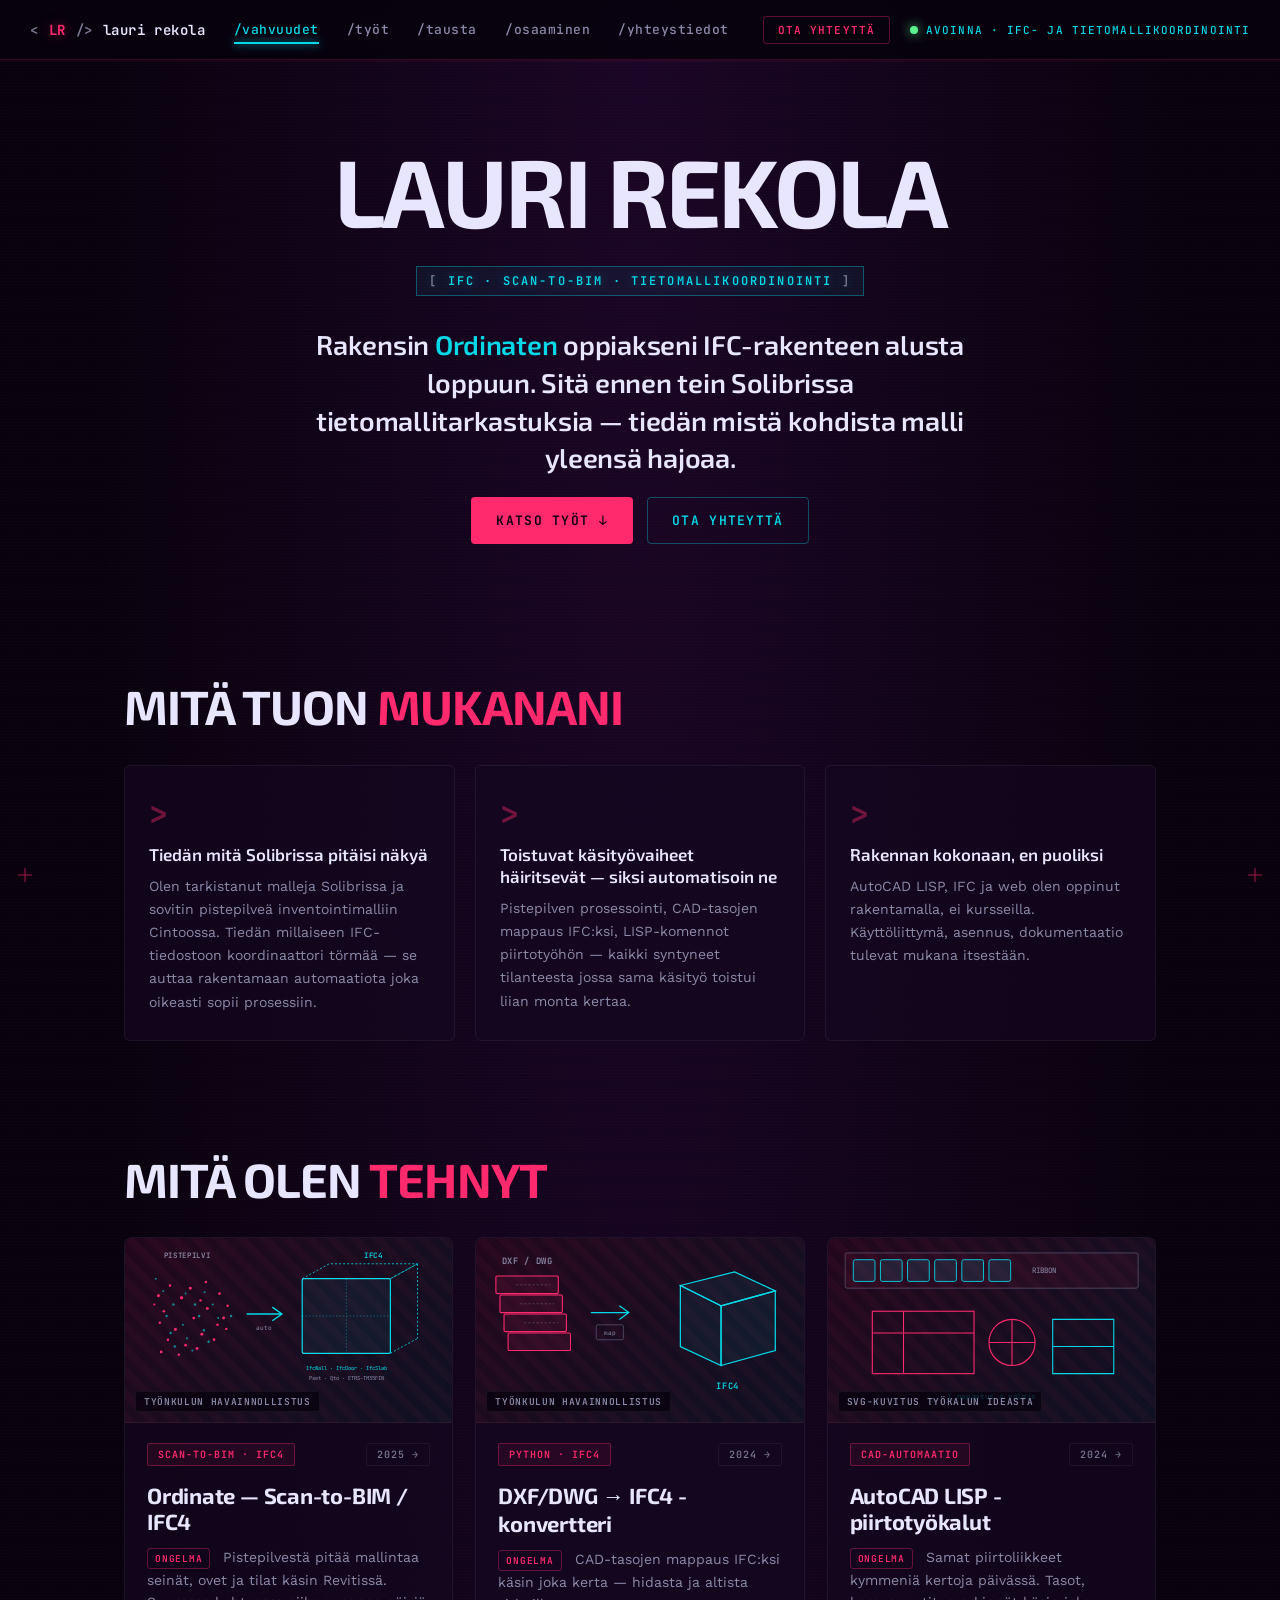
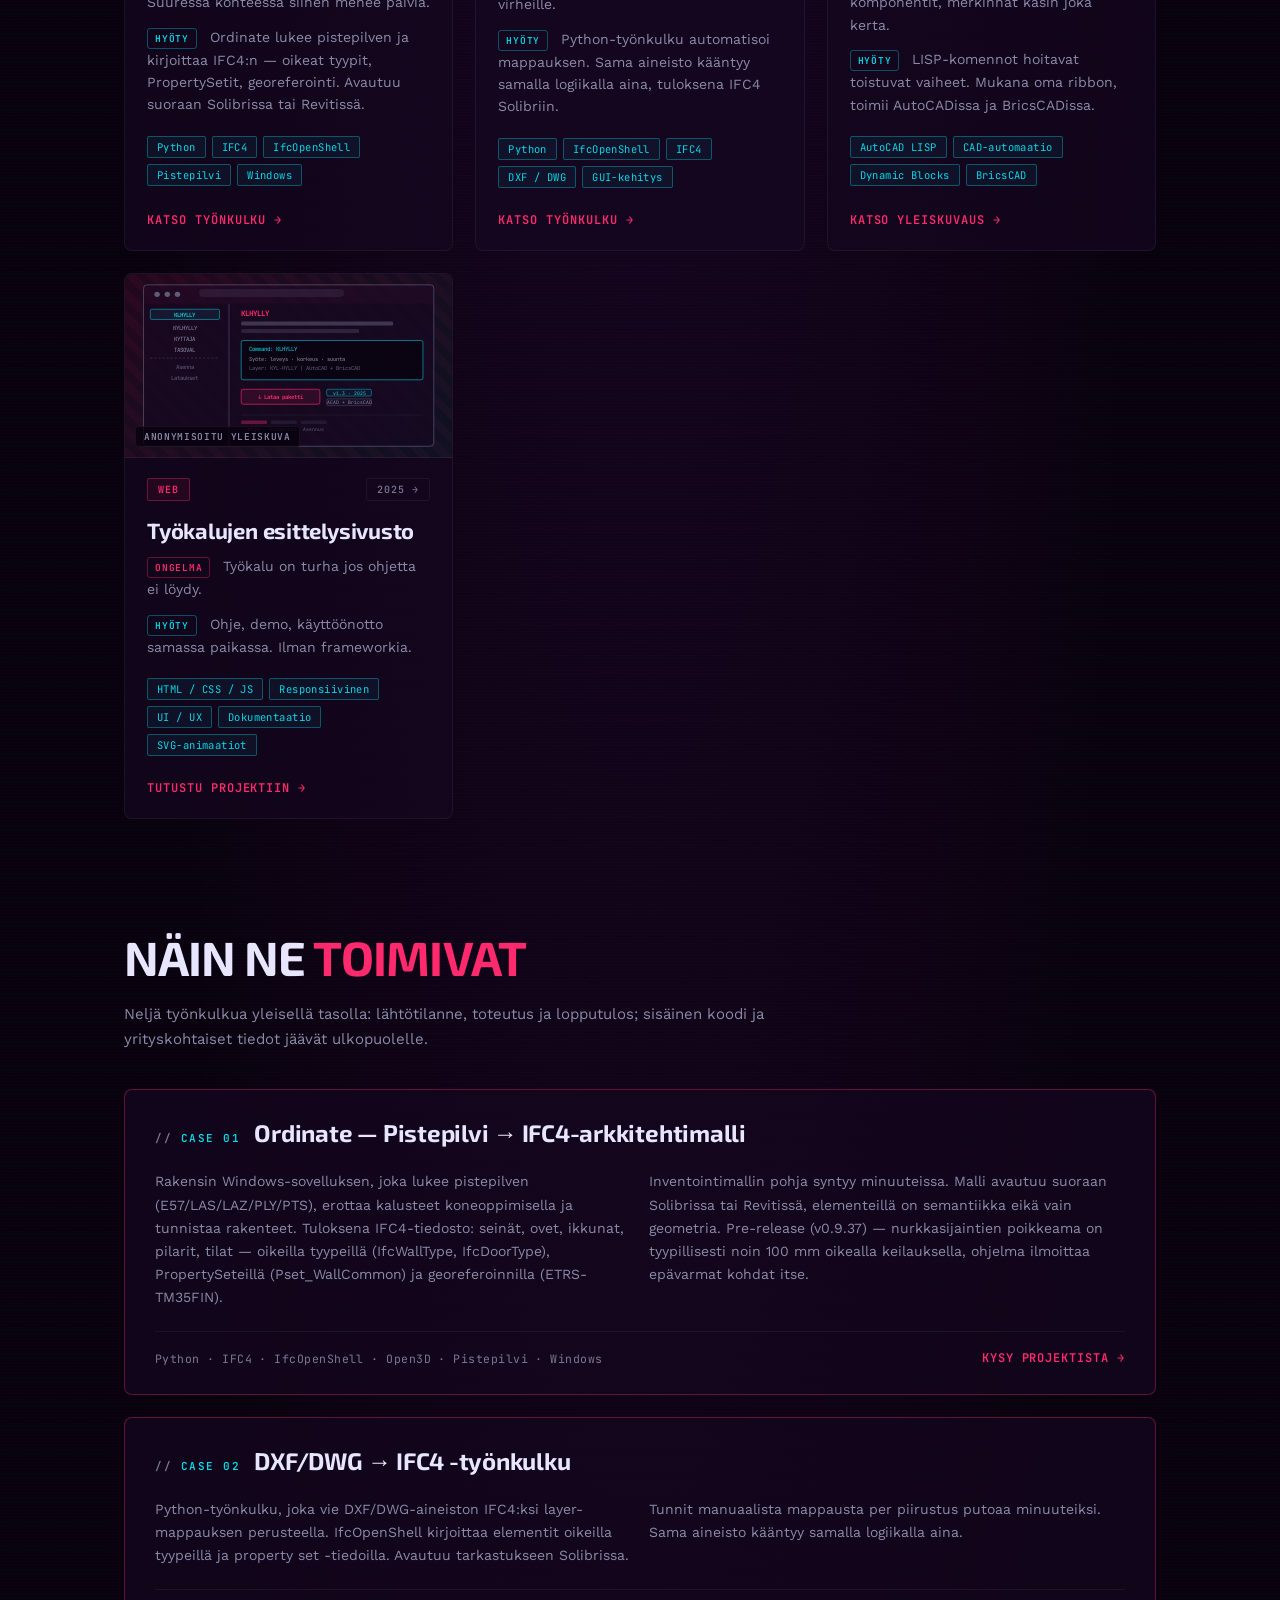
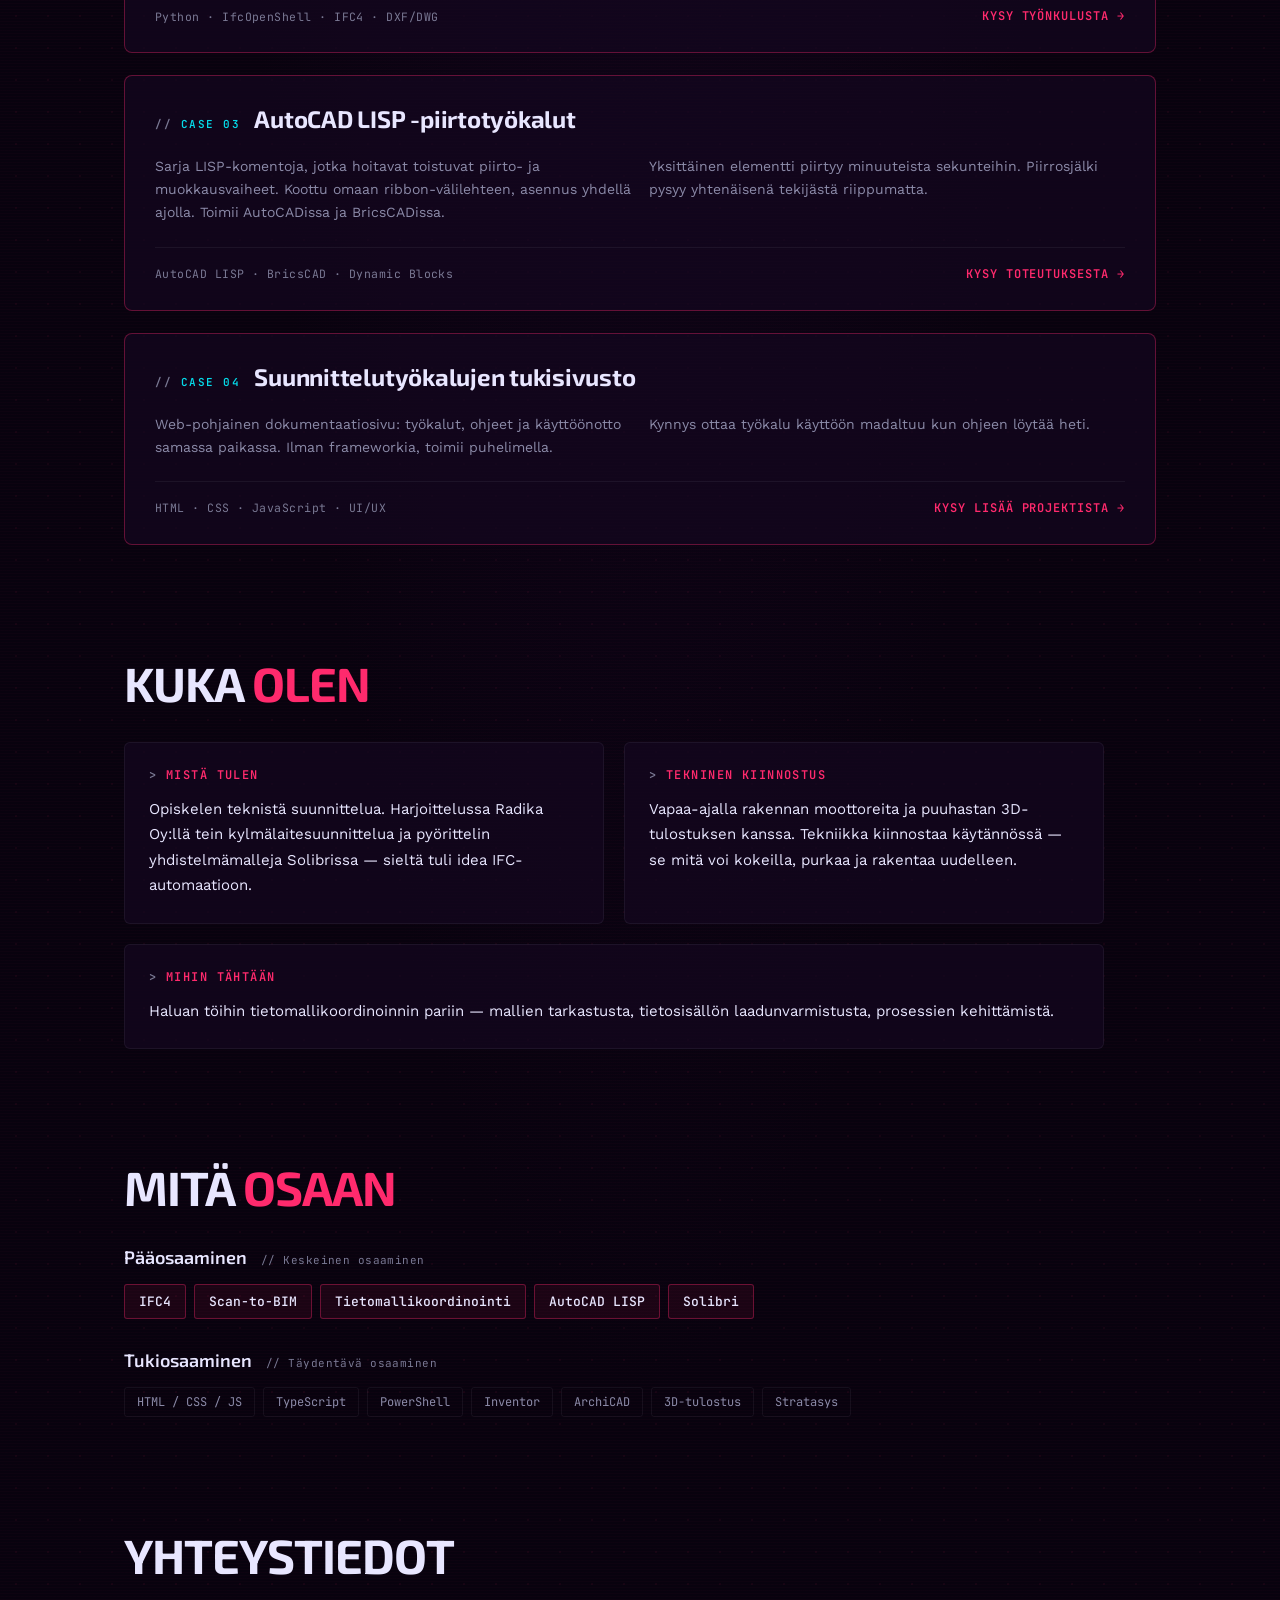
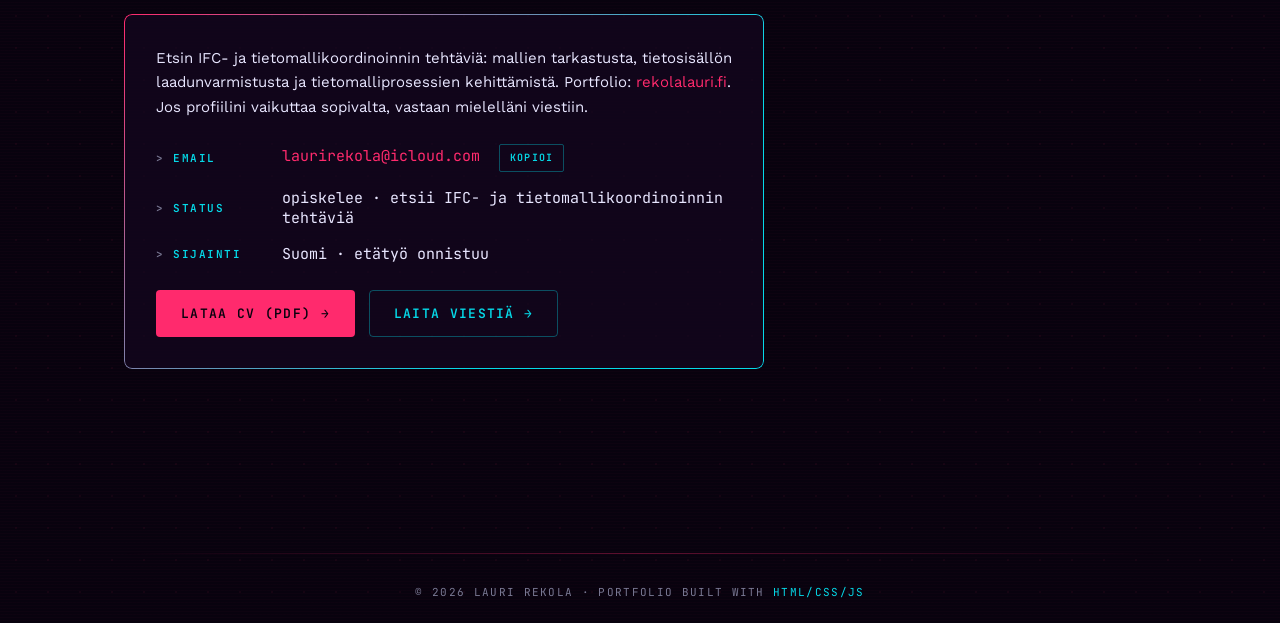
==== index.html @ 291d222a "portfolio: lyhennä mihin tähtään, poista irrallinen credential Co-Authored-By: Claude Sonnet 4.6 <no" ====
<!DOCTYPE html>
<html lang="fi">
<head>
<meta charset="UTF-8">
<meta name="viewport" content="width=device-width, initial-scale=1">
<meta name="theme-color" content="#08020e">
<meta name="description" content="Lauri Rekola: IFC-koordinointi, Scan-to-BIM ja tietomallikoordinointi. Rakensin Ordinaten oppiakseni IFC-rakenteen alusta loppuun. Python, IfcOpenShell, AutoCAD LISP.">
<meta name="author" content="Lauri Rekola">

<meta property="og:title" content="Lauri Rekola · IFC-automaatio & Scan-to-BIM">
<meta property="og:description" content="Tietomallintaminen siitä kohdasta, jossa malli kohtaa rakennusprosessin. Rakensin Ordinaten oppiakseni IFC-rakenteen alusta loppuun. Python · IfcOpenShell · Tietomallikoordinointi.">
<meta property="og:type" content="website">
<meta property="og:url" content="https://rekolalauri.fi/">
<meta property="og:image" content="https://rekolalauri.fi/assets/og-image.png">
<meta property="og:image:width" content="1200">
<meta property="og:image:height" content="630">
<meta property="og:image:alt" content="Lauri Rekola: IFC-automaatio ja Scan-to-BIM">

<meta name="twitter:card" content="summary_large_image">
<meta name="twitter:title" content="Lauri Rekola · IFC-automaatio & Scan-to-BIM">
<meta name="twitter:description" content="Tietomallintaminen siitä kohdasta, jossa malli kohtaa rakennusprosessin. Rakensin Ordinaten oppiakseni IFC-rakenteen alusta loppuun. Python · IfcOpenShell · Tietomallikoordinointi.">
<meta name="twitter:image" content="https://rekolalauri.fi/assets/og-image.png">

<title>Lauri Rekola · IFC-automaatio & Scan-to-BIM</title>

<link rel="icon" type="image/svg+xml" href="favicon.svg">
<link rel="apple-touch-icon" href="apple-touch-icon.png">
<link rel="preconnect" href="https://fonts.googleapis.com">
<link rel="preconnect" href="https://fonts.gstatic.com" crossorigin>
<link href="https://fonts.googleapis.com/css2?family=Exo+2:wght@400;500;600;700&family=Work+Sans:wght@400;500;600;700&family=JetBrains+Mono:wght@400;500;600;700&display=swap" rel="stylesheet">
<link rel="stylesheet" href="style.css?v=21">

<script type="application/ld+json">
{
  "@context": "https://schema.org",
  "@graph": [
    {
      "@type": "Person",
      "@id": "https://rekolalauri.fi/#lauri",
      "name": "Lauri Rekola",
      "jobTitle": "Teknisen suunnittelun opiskelija",
      "email": "mailto:laurirekola@icloud.com",
      "url": "https://rekolalauri.fi/",
      "seeks": "IFC- ja tietomallikoordinoinnin tehtävät",
      "knowsAbout": [
        "Tekninen suunnittelu",
        "CAD-automaatio",
        "BIM",
        "IFC4",
        "Tietomallikoordinointi",
        "AutoCAD",
        "AutoCAD LISP",
        "Python"
      ]
    },
    {
      "@type": "WebSite",
      "url": "https://rekolalauri.fi/",
      "name": "Lauri Rekola",
      "inLanguage": "fi",
      "author": { "@id": "https://rekolalauri.fi/#lauri" }
    }
  ]
}
</script>
</head>
<body>

<a href="#main-content" class="skip-link">Siirry pääsisältöön</a>
<nav class="topnav" aria-label="Päänavigaatio">
  <a class="brand" href="#top">
    <span class="brand-bracket">&lt;</span><span class="brand-icon">LR</span><span class="brand-bracket">/&gt;</span>
    <span class="brand-text">lauri rekola</span>
  </a>
  <div class="topnav-links">
    <a href="#vahvuudet">/vahvuudet</a>
    <a href="#tyot">/työt</a>
    <a href="#tausta">/tausta</a>
    <a href="#osaaminen">/osaaminen</a>
    <a href="#yhteys">/yhteystiedot</a>
  </div>
  <div class="topnav-right">
    <a class="nav-cta" href="#yhteys">Ota yhteyttä</a>
    <span class="availability">
      <span class="availability-dot" aria-hidden="true"></span>
      avoinna · IFC- ja tietomallikoordinointi
    </span>
  </div>
  <span class="mobile-section" aria-hidden="true"></span>
  <button class="nav-hamburger" aria-label="Avaa navigaatio" aria-expanded="false" aria-controls="mobile-nav">
    <span></span>
    <span></span>
    <span></span>
  </button>
</nav>

<div class="mobile-nav" id="mobile-nav" role="navigation" aria-label="Mobiilinavigaatio" aria-hidden="true">
  <a href="#vahvuudet">/vahvuudet</a>
  <a href="#tyot">/työt</a>
  <a href="#tausta">/tausta</a>
  <a href="#osaaminen">/osaaminen</a>
  <a href="#yhteys">/yhteys</a>
  <a class="nav-cta" href="#yhteys">Ota yhteyttä</a>
</div>

<div class="scroll-progress"><div class="scroll-progress__fill"></div></div>

<span class="crosshair bl"></span>
<span class="crosshair br"></span>

<div class="toast-host" aria-live="polite" aria-atomic="true"></div>

<main class="container" id="main-content">

  <header class="hero" id="top">
    <h1 data-text="Lauri Rekola" aria-label="Lauri Rekola">Lauri Rekola</h1>
    <div class="hero-kicker">IFC · Scan-to-BIM · Tietomallikoordinointi</div>
    <p class="hero-pitch">
      Rakensin <span class="accent">Ordinaten</span> oppiakseni IFC-rakenteen alusta loppuun.
      Sitä ennen tein Solibrissa tietomallitarkastuksia — tiedän mistä kohdista malli yleensä hajoaa.
    </p>
    <div class="hero-cta">
      <a class="btn btn-primary" href="#tyot">Katso työt ↓</a>
      <a class="btn btn-secondary" href="#yhteys">Ota yhteyttä</a>
    </div>
  </header>

  <!-- ============================================================
       VAHVUUDET — mitä tuon työnantajalle
       ============================================================ -->
  <section class="section" id="vahvuudet">
    <h2>Mitä tuon <span class="accent">mukanani</span></h2>
    <div class="value-grid">
      <div class="value-card reveal">
        <span class="value-num">&gt;</span>
        <h3>Tiedän mitä Solibrissa pitäisi näkyä</h3>
        <p>
          Olen tarkistanut malleja Solibrissa ja sovitin pistepilveä
          inventointimalliin Cintoossa. Tiedän millaiseen IFC-tiedostoon
          koordinaattori törmää — se auttaa rakentamaan automaatiota
          joka oikeasti sopii prosessiin.
        </p>
      </div>
      <div class="value-card reveal">
        <span class="value-num">&gt;</span>
        <h3>Toistuvat käsityövaiheet häiritsevät — siksi automatisoin ne</h3>
        <p>
          Pistepilven prosessointi, CAD-tasojen mappaus IFC:ksi,
          LISP-komennot piirtotyöhön — kaikki syntyneet tilanteesta
          jossa sama käsityö toistui liian monta kertaa.
        </p>
      </div>
      <div class="value-card reveal">
        <span class="value-num">&gt;</span>
        <h3>Rakennan kokonaan, en puoliksi</h3>
        <p>
          AutoCAD LISP, IFC ja web olen oppinut rakentamalla, ei kursseilla.
          Käyttöliittymä, asennus, dokumentaatio tulevat mukana itsestään.
        </p>
      </div>
    </div>
  </section>

  <!-- ============================================================
       TYÖT
       ============================================================ -->
  <section class="section" id="tyot">
    <h2>Mitä olen <span class="accent">tehnyt</span></h2>
    <div class="projects-grid">

      <!-- Ordinate — ENSIMMÄINEN -->
      <article class="project-card reveal">
        <div class="project-thumb">
          <div class="project-mock">
            <svg viewBox="0 0 480 270" xmlns="http://www.w3.org/2000/svg" role="img" aria-label="Kuvitus: hajanainen pistepilvi muuttuu puhtaaksi IFC4-rakennusmalliksi">
              <text x="90" y="30" font-family="JetBrains Mono, monospace" font-size="11" font-weight="600" fill="#8b8aa8" text-anchor="middle" letter-spacing="1">PISTEPILVI</text>
              <g fill="#ff2a6d">
                <circle cx="48" cy="85" r="2.2"/><circle cx="65" cy="70" r="1.8"/><circle cx="82" cy="88" r="2.5"/>
                <circle cx="56" cy="108" r="2"/><circle cx="95" cy="74" r="2.2"/><circle cx="110" cy="92" r="1.8"/>
                <circle cx="50" cy="125" r="1.8"/><circle cx="73" cy="135" r="2.2"/><circle cx="100" cy="118" r="2"/>
                <circle cx="120" cy="104" r="2.2"/><circle cx="62" cy="150" r="1.8"/><circle cx="88" cy="158" r="2"/>
                <circle cx="112" cy="142" r="2.2"/><circle cx="135" cy="128" r="1.8"/><circle cx="52" cy="168" r="2"/>
                <circle cx="78" cy="172" r="1.8"/><circle cx="105" cy="163" r="2.2"/><circle cx="130" cy="150" r="2"/>
                <circle cx="148" cy="134" r="1.8"/><circle cx="42" cy="98" r="1.5"/><circle cx="118" cy="65" r="1.8"/>
                <circle cx="138" cy="82" r="2"/><circle cx="150" cy="100" r="1.8"/><circle cx="144" cy="118" r="2.2"/>
              </g>
              <g fill="#05d9e8" opacity="0.6">
                <circle cx="55" cy="78" r="1.5"/><circle cx="70" cy="98" r="1.8"/><circle cx="88" cy="82" r="1.5"/>
                <circle cx="102" cy="98" r="1.8"/><circle cx="116" cy="80" r="1.5"/><circle cx="60" cy="115" r="1.8"/>
                <circle cx="84" cy="128" r="1.5"/><circle cx="108" cy="115" r="1.8"/><circle cx="128" cy="98" r="1.5"/>
                <circle cx="66" cy="140" r="1.8"/><circle cx="90" cy="148" r="1.5"/><circle cx="115" cy="136" r="1.8"/>
                <circle cx="136" cy="118" r="1.5"/><circle cx="72" cy="160" r="1.8"/><circle cx="98" cy="166" r="1.5"/>
                <circle cx="122" cy="153" r="1.8"/><circle cx="44" cy="60" r="1.5"/><circle cx="155" cy="115" r="1.8"/>
              </g>
              <g stroke="#05d9e8" stroke-width="2" fill="none">
                <path d="M 178 112 L 230 112 M 216 102 L 230 112 L 216 122"/>
              </g>
              <text x="204" y="136" font-family="JetBrains Mono, monospace" font-size="9" fill="#8b8aa8" text-anchor="middle">auto</text>
              <text x="365" y="30" font-family="JetBrains Mono, monospace" font-size="11" font-weight="600" fill="#05d9e8" text-anchor="middle" letter-spacing="1">IFC4</text>
              <g stroke="#05d9e8" stroke-width="1.8" fill="rgba(5,217,232,0.06)">
                <rect x="260" y="60" width="130" height="110" rx="2"/>
              </g>
              <g stroke="#05d9e8" stroke-width="1.2" stroke-dasharray="3 3" fill="none">
                <path d="M 260 60 L 300 38 L 430 38 L 390 60"/>
                <line x1="390" y1="60" x2="430" y2="38"/>
                <line x1="430" y1="38" x2="430" y2="148"/>
                <line x1="390" y1="170" x2="430" y2="148"/>
              </g>
              <g stroke="#05d9e8" stroke-width="1" stroke-dasharray="2 3" opacity="0.6">
                <line x1="260" y1="115" x2="390" y2="115"/>
                <line x1="325" y1="60" x2="325" y2="170"/>
              </g>
              <text x="325" y="195" font-family="JetBrains Mono, monospace" font-size="8" fill="#05d9e8" text-anchor="middle">IfcWall · IfcDoor · IfcSlab</text>
              <text x="325" y="210" font-family="JetBrains Mono, monospace" font-size="8" fill="#8b8aa8" text-anchor="middle">Pset · Qto · ETRS-TM35FIN</text>
            </svg>
          </div>
          <span class="project-caption">Työnkulun havainnollistus</span>
        </div>
        <div class="project-body">
          <div class="project-meta">
            <span class="status-badge">SCAN-TO-BIM · IFC4</span>
            <span class="year-badge">2025 →</span>
          </div>
          <h3>Ordinate — Scan-to-BIM / IFC4</h3>
          <p class="case-line"><span class="case-tag">Ongelma</span> Pistepilvestä pitää mallintaa seinät, ovet ja tilat käsin Revitissä. Suuressa kohteessa siihen menee päiviä.</p>
          <p class="case-line"><span class="case-tag case-tag--hyoty">Hyöty</span> Ordinate lukee pistepilven ja kirjoittaa IFC4:n — oikeat tyypit, PropertySetit, georeferointi. Avautuu suoraan Solibrissa tai Revitissä.</p>
          <div class="tech-chips">
            <span class="chip">Python</span>
            <span class="chip">IFC4</span>
            <span class="chip">IfcOpenShell</span>
            <span class="chip">Pistepilvi</span>
            <span class="chip">Windows</span>
          </div>
          <div class="project-links">
            <a href="#ordinate-case">Katso työnkulku →</a>
          </div>
        </div>
      </article>

      <!-- dxf2ifc -->
      <article class="project-card reveal">
        <div class="project-thumb">
          <div class="project-mock">
            <svg viewBox="0 0 480 270" xmlns="http://www.w3.org/2000/svg" role="img" aria-label="Kuvitus: DXF/DWG-aineisto muunnetaan IFC4-koordinaatiomalliksi">
              <g font-family="JetBrains Mono, monospace" font-size="13" font-weight="600">
                <text x="74" y="38" fill="#8b8aa8" text-anchor="middle" letter-spacing="1">DXF / DWG</text>
              </g>
              <g stroke="#ff2a6d" fill="rgba(255,42,109,0.08)" stroke-width="1.6">
                <rect x="28" y="56" width="92" height="26" rx="2"/>
                <rect x="34" y="84" width="92" height="26" rx="2"/>
                <rect x="40" y="112" width="92" height="26" rx="2"/>
                <rect x="46" y="140" width="92" height="26" rx="2"/>
              </g>
              <g stroke="#5e5d78" stroke-width="1" stroke-dasharray="3 3">
                <line x1="58" y1="69" x2="108" y2="69"/>
                <line x1="64" y1="97" x2="114" y2="97"/>
                <line x1="70" y1="125" x2="120" y2="125"/>
              </g>
              <g stroke="#05d9e8" stroke-width="1.8" fill="none">
                <path d="M 168 110 L 224 110 M 210 100 L 224 110 L 210 120"/>
              </g>
              <rect x="176" y="128" width="40" height="22" rx="2" fill="none" stroke="#5e5d78" stroke-width="1"/>
              <text x="196" y="143" font-family="JetBrains Mono, monospace" font-size="9" fill="#8b8aa8" text-anchor="middle">map</text>
              <g stroke="#05d9e8" stroke-width="1.8" fill="rgba(5,217,232,0.06)">
                <path d="M 300 70 L 380 50 L 440 78 L 360 100 Z"/>
                <path d="M 300 70 L 300 160 L 360 188 L 360 100 Z"/>
                <path d="M 360 100 L 440 78 L 440 166 L 360 188 Z"/>
              </g>
              <g font-family="JetBrains Mono, monospace" font-size="13" font-weight="600">
                <text x="370" y="222" fill="#05d9e8" text-anchor="middle" letter-spacing="1">IFC4</text>
              </g>
            </svg>
          </div>
          <span class="project-caption">Työnkulun havainnollistus</span>
        </div>
        <div class="project-body">
          <div class="project-meta">
            <span class="status-badge">PYTHON · IFC4</span>
            <span class="year-badge">2024 →</span>
          </div>
          <h3>DXF/DWG → IFC4 -konvertteri</h3>
          <p class="case-line"><span class="case-tag">Ongelma</span> CAD-tasojen mappaus IFC:ksi käsin joka kerta — hidasta ja altista virheille.</p>
          <p class="case-line"><span class="case-tag case-tag--hyoty">Hyöty</span> Python-työnkulku automatisoi mappauksen. Sama aineisto kääntyy samalla logiikalla aina, tuloksena IFC4 Solibriin.</p>
          <div class="tech-chips">
            <span class="chip">Python</span>
            <span class="chip">IfcOpenShell</span>
            <span class="chip">IFC4</span>
            <span class="chip">DXF / DWG</span>
            <span class="chip">GUI-kehitys</span>
          </div>
          <div class="project-links">
            <a href="#dxf2ifc-case">Katso työnkulku →</a>
          </div>
        </div>
      </article>

      <!-- AutoCAD LISP -työkalut -->
      <article class="project-card reveal">
        <div class="project-thumb">
          <div class="project-mock">
            <svg viewBox="0 0 480 270" xmlns="http://www.w3.org/2000/svg" role="img" aria-label="Kuvitus: automatisoitu piirtokomento ja oma ribbon-välilehti">
              <rect x="24" y="22" width="432" height="52" rx="3" fill="rgba(255,42,109,0.05)" stroke="#5e5d78" stroke-width="1"/>
              <g fill="rgba(5,217,232,0.1)" stroke="#05d9e8" stroke-width="1.3">
                <rect x="36" y="32" width="32" height="32" rx="3"/>
                <rect x="76" y="32" width="32" height="32" rx="3"/>
                <rect x="116" y="32" width="32" height="32" rx="3"/>
                <rect x="156" y="32" width="32" height="32" rx="3"/>
                <rect x="196" y="32" width="32" height="32" rx="3"/>
                <rect x="236" y="32" width="32" height="32" rx="3"/>
              </g>
              <text x="300" y="52" font-family="JetBrains Mono, monospace" font-size="11" fill="#8b8aa8">RIBBON</text>
              <g stroke="#ff2a6d" stroke-width="1.6" fill="none">
                <rect x="64" y="108" width="150" height="92"/>
                <line x1="64" y1="140" x2="214" y2="140"/>
                <line x1="110" y1="108" x2="110" y2="200"/>
                <circle cx="270" cy="154" r="34"/>
                <line x1="236" y1="154" x2="304" y2="154"/>
                <line x1="270" y1="120" x2="270" y2="188"/>
              </g>
              <g stroke="#05d9e8" stroke-width="1.6" fill="none">
                <path d="M 330 120 L 420 120 L 420 200 L 330 200 Z"/>
                <path d="M 330 160 L 420 160"/>
              </g>
              <g font-family="JetBrains Mono, monospace" font-size="11" font-weight="600">
                <text x="240" y="238" fill="#05d9e8" text-anchor="middle" letter-spacing="1">1 napautus = valmis</text>
              </g>
            </svg>
          </div>
          <span class="project-caption">SVG-kuvitus työkalun ideasta</span>
        </div>
        <div class="project-body">
          <div class="project-meta">
            <span class="status-badge">CAD-AUTOMAATIO</span>
            <span class="year-badge">2024 →</span>
          </div>
          <h3>AutoCAD LISP -piirtotyökalut</h3>
          <p class="case-line"><span class="case-tag">Ongelma</span> Samat piirtoliikkeet kymmeniä kertoja päivässä. Tasot, komponentit, merkinnät käsin joka kerta.</p>
          <p class="case-line"><span class="case-tag case-tag--hyoty">Hyöty</span> LISP-komennot hoitavat toistuvat vaiheet. Mukana oma ribbon, toimii AutoCADissa ja BricsCADissa.</p>
          <div class="tech-chips">
            <span class="chip">AutoCAD LISP</span>
            <span class="chip">CAD-automaatio</span>
            <span class="chip">Dynamic Blocks</span>
            <span class="chip">BricsCAD</span>
          </div>
          <div class="project-links">
            <a href="#autocad-lisp-case">Katso yleiskuvaus →</a>
          </div>
        </div>
      </article>

      <!-- Työkalusivusto -->
      <article class="project-card reveal">
        <div class="project-thumb">
          <div class="project-mock">
            <svg viewBox="0 0 480 270" xmlns="http://www.w3.org/2000/svg" role="img" aria-label="Kuvitus: AutoCAD-työkalujen dokumentaatiosivusto hakemistolla ja komentoviittauksella">
              <!-- Browser window -->
              <rect x="26" y="16" width="428" height="238" rx="5" fill="rgba(20,8,32,0.7)" stroke="#5e5d78" stroke-width="1"/>
              <rect x="26" y="16" width="428" height="28" rx="5" fill="rgba(255,42,109,0.04)"/>
              <circle cx="46" cy="30" r="4" fill="#5e5d78"/>
              <circle cx="61" cy="30" r="4" fill="#5e5d78"/>
              <circle cx="76" cy="30" r="4" fill="#5e5d78"/>
              <rect x="108" y="22" width="214" height="12" rx="6" fill="rgba(94,93,120,0.2)"/>
              <!-- Sidebar divider -->
              <line x1="152" y1="44" x2="152" y2="254" stroke="#5e5d78" stroke-width="0.8"/>
              <!-- Sidebar items -->
              <rect x="36" y="52" width="102" height="15" rx="2" fill="rgba(5,217,232,0.08)" stroke="#05d9e8" stroke-width="0.7"/>
              <text x="87" y="64" font-family="JetBrains Mono, monospace" font-size="8.5" fill="#05d9e8" text-anchor="middle" font-weight="600">KLHYLLY</text>
              <text x="87" y="83" font-family="JetBrains Mono, monospace" font-size="8.5" fill="#8b8aa8" text-anchor="middle">KYLHYLLY</text>
              <text x="87" y="99" font-family="JetBrains Mono, monospace" font-size="8.5" fill="#8b8aa8" text-anchor="middle">KYTTAJA</text>
              <text x="87" y="115" font-family="JetBrains Mono, monospace" font-size="8.5" fill="#8b8aa8" text-anchor="middle">TASOVAL</text>
              <line x1="36" y1="124" x2="138" y2="124" stroke="#5e5d78" stroke-width="0.6" stroke-dasharray="3 3"/>
              <text x="87" y="140" font-family="JetBrains Mono, monospace" font-size="8.5" fill="#5e5d78" text-anchor="middle">Asenna</text>
              <text x="87" y="156" font-family="JetBrains Mono, monospace" font-size="8.5" fill="#5e5d78" text-anchor="middle">Lataukset</text>
              <!-- Main: command heading -->
              <text x="170" y="62" font-family="JetBrains Mono, monospace" font-size="11" fill="#ff2a6d" font-weight="700">KLHYLLY</text>
              <rect x="170" y="70" width="224" height="6" rx="2" fill="rgba(139,138,168,0.35)"/>
              <rect x="170" y="81" width="174" height="6" rx="2" fill="rgba(139,138,168,0.2)"/>
              <!-- Command reference block -->
              <rect x="170" y="98" width="268" height="58" rx="3" fill="rgba(8,2,14,0.8)" stroke="#05d9e8" stroke-width="0.8"/>
              <text x="182" y="114" font-family="JetBrains Mono, monospace" font-size="8.5" fill="#05d9e8">Command: KLHYLLY</text>
              <text x="182" y="128" font-family="JetBrains Mono, monospace" font-size="8" fill="#8b8aa8">Syöte: leveys · korkeus · suunta</text>
              <text x="182" y="142" font-family="JetBrains Mono, monospace" font-size="8" fill="#5e5d78">Layer: KYL-HYLLY  |  AutoCAD + BricsCAD</text>
              <!-- Download button -->
              <rect x="170" y="170" width="116" height="22" rx="3" fill="rgba(255,42,109,0.1)" stroke="#ff2a6d" stroke-width="0.9"/>
              <text x="228" y="185" font-family="JetBrains Mono, monospace" font-size="8.5" fill="#ff2a6d" text-anchor="middle" font-weight="600">↓ Lataa paketti</text>
              <!-- Badges -->
              <rect x="296" y="170" width="66" height="10" rx="2" fill="rgba(5,217,232,0.06)" stroke="#05d9e8" stroke-width="0.6"/>
              <text x="329" y="178" font-family="JetBrains Mono, monospace" font-size="7" fill="#05d9e8" text-anchor="middle">v1.3 · 2025</text>
              <rect x="296" y="184" width="66" height="10" rx="2" fill="rgba(94,93,120,0.08)" stroke="#5e5d78" stroke-width="0.6"/>
              <text x="329" y="192" font-family="JetBrains Mono, monospace" font-size="7" fill="#8b8aa8" text-anchor="middle">ACAD + BricsCAD</text>
              <!-- Tab bar -->
              <line x1="170" y1="208" x2="438" y2="208" stroke="#5e5d78" stroke-width="0.5" opacity="0.4"/>
              <rect x="170" y="216" width="38" height="5" rx="1" fill="rgba(255,42,109,0.35)"/>
              <rect x="214" y="216" width="38" height="5" rx="1" fill="rgba(94,93,120,0.18)"/>
              <rect x="258" y="216" width="38" height="5" rx="1" fill="rgba(94,93,120,0.18)"/>
              <text x="189" y="231" font-family="JetBrains Mono, monospace" font-size="7" fill="#ff2a6d" text-anchor="middle">Ohje</text>
              <text x="233" y="231" font-family="JetBrains Mono, monospace" font-size="7" fill="#5e5d78" text-anchor="middle">Esimerkki</text>
              <text x="277" y="231" font-family="JetBrains Mono, monospace" font-size="7" fill="#5e5d78" text-anchor="middle">Asennus</text>
            </svg>
          </div>
          <span class="project-caption">Anonymisoitu yleiskuva</span>
        </div>
        <div class="project-body">
          <div class="project-meta">
            <span class="status-badge">WEB</span>
            <span class="year-badge">2025 →</span>
          </div>
          <h3>Työkalujen esittelysivusto</h3>
          <p class="case-line"><span class="case-tag">Ongelma</span> Työkalu on turha jos ohjetta ei löydy.</p>
          <p class="case-line"><span class="case-tag case-tag--hyoty">Hyöty</span> Ohje, demo, käyttöönotto samassa paikassa. Ilman frameworkia.</p>
          <div class="tech-chips">
            <span class="chip">HTML / CSS / JS</span>
            <span class="chip">Responsiivinen</span>
            <span class="chip">UI / UX</span>
            <span class="chip">Dokumentaatio</span>
            <span class="chip">SVG-animaatiot</span>
          </div>
          <div class="project-links">
            <a href="#suunnittelutyokalut-case">Tutustu projektiin →</a>
          </div>
        </div>
      </article>

    </div>
  </section>

  <!-- ============================================================
       CASET — työnkulut tarkemmin
       ============================================================ -->
  <section class="section" id="caset">
    <h2>Näin ne <span class="accent">toimivat</span></h2>
    <p class="section-lead">
      Neljä työnkulkua yleisellä tasolla: lähtötilanne, toteutus ja lopputulos; sisäinen koodi ja yrityskohtaiset tiedot jäävät ulkopuolelle.
    </p>

    <!-- Case 01 — Ordinate (nostettu ensin) -->
    <article class="case-study reveal" id="ordinate-case">
      <div class="case-head">
        <span class="case-index">case 01</span>
        <h3>Ordinate — Pistepilvi → IFC4-arkkitehtimalli</h3>
      </div>

      <div class="case-grid">
        <div class="case-block">
          <p>Rakensin Windows-sovelluksen, joka lukee pistepilven (E57/LAS/LAZ/PLY/PTS), erottaa kalusteet koneoppimisella ja tunnistaa rakenteet. Tuloksena IFC4-tiedosto: seinät, ovet, ikkunat, pilarit, tilat — oikeilla tyypeillä (IfcWallType, IfcDoorType), PropertySeteillä (Pset_WallCommon) ja georeferoinnilla (ETRS-TM35FIN).</p>
        </div>
        <div class="case-block">
          <p>Inventointimallin pohja syntyy minuuteissa. Malli avautuu suoraan Solibrissa tai Revitissä, elementeillä on semantiikka eikä vain geometria. Pre-release (v0.9.37) — nurkkasijaintien poikkeama on tyypillisesti noin 100 mm oikealla keilauksella, ohjelma ilmoittaa epävarmat kohdat itse.</p>
        </div>
      </div>

      <div class="case-foot">
        <span class="case-tech">Python · IFC4 · IfcOpenShell · Open3D · Pistepilvi · Windows</span>
        <a class="case-ask" href="mailto:laurirekola@icloud.com?subject=Ordinate-projekti">Kysy projektista →</a>
      </div>
    </article>

    <!-- Case 02 — dxf2ifc -->
    <article class="case-study reveal" id="dxf2ifc-case">
      <div class="case-head">
        <span class="case-index">case 02</span>
        <h3>DXF/DWG → IFC4 -työnkulku</h3>
      </div>

      <div class="case-grid">
        <div class="case-block">
          <p>Python-työnkulku, joka vie DXF/DWG-aineiston IFC4:ksi layer-mappauksen perusteella. IfcOpenShell kirjoittaa elementit oikeilla tyypeillä ja property set -tiedoilla. Avautuu tarkastukseen Solibrissa.</p>
        </div>
        <div class="case-block">
          <p>Tunnit manuaalista mappausta per piirustus putoaa minuuteiksi. Sama aineisto kääntyy samalla logiikalla aina.</p>
        </div>
      </div>

      <div class="case-foot">
        <span class="case-tech">Python · IfcOpenShell · IFC4 · DXF/DWG</span>
        <a class="case-ask" href="mailto:laurirekola@icloud.com?subject=DXF-IFC-tyonkulku">Kysy työnkulusta →</a>
      </div>
    </article>

    <!-- Case 03 — AutoCAD LISP -->
    <article class="case-study reveal" id="autocad-lisp-case">
      <div class="case-head">
        <span class="case-index">case 03</span>
        <h3>AutoCAD LISP -piirtotyökalut</h3>
      </div>

      <div class="case-grid">
        <div class="case-block">
          <p>Sarja LISP-komentoja, jotka hoitavat toistuvat piirto- ja muokkausvaiheet. Koottu omaan ribbon-välilehteen, asennus yhdellä ajolla. Toimii AutoCADissa ja BricsCADissa.</p>
        </div>
        <div class="case-block">
          <p>Yksittäinen elementti piirtyy minuuteista sekunteihin. Piirrosjälki pysyy yhtenäisenä tekijästä riippumatta.</p>
        </div>
      </div>

      <div class="case-foot">
        <span class="case-tech">AutoCAD LISP · BricsCAD · Dynamic Blocks</span>
        <a class="case-ask" href="mailto:laurirekola@icloud.com?subject=AutoCAD-tyokalut-toteutus">Kysy toteutuksesta →</a>
      </div>
    </article>

    <!-- Case 04 — Työkalusivusto -->
    <article class="case-study reveal" id="suunnittelutyokalut-case">
      <div class="case-head">
        <span class="case-index">case 04</span>
        <h3>Suunnittelutyökalujen tukisivusto</h3>
      </div>

      <div class="case-grid">
        <div class="case-block">
          <p>Web-pohjainen dokumentaatiosivu: työkalut, ohjeet ja käyttöönotto samassa paikassa. Ilman frameworkia, toimii puhelimella.</p>
        </div>
        <div class="case-block">
          <p>Kynnys ottaa työkalu käyttöön madaltuu kun ohjeen löytää heti.</p>
        </div>
      </div>

      <div class="case-foot">
        <span class="case-tech">HTML · CSS · JavaScript · UI/UX</span>
        <a class="case-ask" href="mailto:laurirekola@icloud.com?subject=Tyokalusivusto-projekti">Kysy lisää projektista →</a>
      </div>
    </article>

  </section>

  <!-- ============================================================
       TAUSTA
       ============================================================ -->
  <section class="section" id="tausta">
    <h2>Kuka <span class="accent">olen</span></h2>
    <div class="about-grid">
      <div class="about-block reveal">
        <h3>Mistä tulen</h3>
        <p>
          Opiskelen teknistä suunnittelua. Harjoittelussa Radika Oy:llä tein
          kylmälaitesuunnittelua ja pyörittelin yhdistelmämalleja Solibrissa —
          sieltä tuli idea IFC-automaatioon.
        </p>
      </div>
      <div class="about-block reveal">
        <h3>Tekninen kiinnostus</h3>
        <p>
          Vapaa-ajalla rakennan moottoreita ja puuhastan 3D-tulostuksen
          kanssa. Tekniikka kiinnostaa käytännössä — se mitä voi kokeilla,
          purkaa ja rakentaa uudelleen.
        </p>
      </div>
      <div class="about-block about-block--wide reveal">
        <h3>Mihin tähtään</h3>
        <p>
          Haluan töihin tietomallikoordinoinnin pariin — mallien tarkastusta,
          tietosisällön laadunvarmistusta, prosessien kehittämistä.
        </p>
      </div>
    </div>
  </section>

  <!-- ============================================================
       OSAAMINEN — pää- ja tukiosaaminen
       ============================================================ -->
  <section class="section" id="osaaminen">
    <h2>Mitä <span class="accent">osaan</span></h2>

    <div class="skill-tier reveal">
      <div class="skill-tier-head">
        <h3>Pääosaaminen</h3>
        <span class="skill-tier-note">Keskeinen osaaminen</span>
      </div>
      <ul class="chips chips-primary">
        <li>IFC4</li>
        <li>Scan-to-BIM</li>
        <li>Tietomallikoordinointi</li>
        <li>AutoCAD LISP</li>
        <li>Solibri</li>
      </ul>
    </div>

    <div class="skill-tier reveal">
      <div class="skill-tier-head">
        <h3>Tukiosaaminen</h3>
        <span class="skill-tier-note">Täydentävä osaaminen</span>
      </div>
      <ul class="chips chips-support">
        <li>HTML / CSS / JS</li>
        <li>TypeScript</li>
        <li>PowerShell</li>
        <li>Inventor</li>
        <li>ArchiCAD</li>
        <li>3D-tulostus</li>
        <li>Stratasys</li>
      </ul>
    </div>
  </section>

  <!-- ============================================================
       YHTEYS
       ============================================================ -->
  <section class="section" id="yhteys">
    <h2>Yhteystiedot</h2>
    <div class="contact-card reveal">
      <p class="contact-intro">
        Etsin IFC- ja tietomallikoordinoinnin tehtäviä: mallien tarkastusta,
        tietosisällön laadunvarmistusta ja tietomalliprosessien kehittämistä.
        Portfolio: <a href="https://rekolalauri.fi">rekolalauri.fi</a>.
        Jos profiilini vaikuttaa sopivalta, vastaan mielelläni viestiin.
      </p>
      <ul class="contact-list">
        <li>
          <span class="contact-label">email</span>
          <span class="contact-value">
            <a href="mailto:laurirekola@icloud.com">laurirekola@icloud.com</a>
            <button class="copy-btn" type="button" data-copy="laurirekola@icloud.com" aria-label="Kopioi sähköposti">kopioi</button>
          </span>
        </li>
        <li>
          <span class="contact-label">status</span>
          <span class="contact-value">opiskelee · etsii IFC- ja tietomallikoordinoinnin tehtäviä</span>
        </li>
        <li>
          <span class="contact-label">sijainti</span>
          <span class="contact-value">Suomi · etätyö onnistuu</span>
        </li>
      </ul>
      <div class="contact-actions">
        <a class="btn btn-primary" href="assets/Lauri_Rekola_CV.pdf" target="_blank" rel="noopener noreferrer">Lataa CV (PDF) →</a>
        <a class="btn btn-secondary" href="mailto:laurirekola@icloud.com?subject=Ty%C3%B6mahdollisuus">Laita viestiä →</a>
      </div>
    </div>
  </section>

</main>

<footer class="site-footer">
  © <span class="footer-year">2026</span> Lauri Rekola · Portfolio built with <span class="accent">HTML/CSS/JS</span>
</footer>

<script defer src="script.js?v=9"></script>
</body>
</html>
---- style.css ----
/* =========================================================
   Portfolio — Lauri Rekola
   Cyberpunk-neon paletti: tumma + magenta + cyan + amber.
   Vanilla CSS, ei frameworkia.
   ========================================================= */

:root {
  --bg:           #08020e;
  --bg-elev:      #15071f;
  --bg-card:      rgba(20, 8, 32, 0.7);

  --magenta:      #ff2a6d;
  --magenta-dim:  rgba(255, 42, 109, 0.35);
  --magenta-bg:   rgba(255, 42, 109, 0.08);

  --cyan:         #05d9e8;
  --cyan-dim:     rgba(5, 217, 232, 0.35);
  --cyan-bg:      rgba(5, 217, 232, 0.06);

  --amber:        #ffd93d;
  --green:        #5cf28e;

  --text:         #e8e6ff;
  --text-dim:     #8b8aa8;
  --text-faint:   #7a7994;

  --border:       rgba(255, 42, 109, 0.18);
  --border-dim:   rgba(232, 230, 255, 0.06);
}

/* ---------- Base ---------- */

html { background-color: var(--bg); }

body {
  margin: 0;
  font-family: 'Work Sans', sans-serif;
  font-feature-settings: "kern", "liga";
  color: var(--text);
  min-height: 100vh;
  background:
    /* CRT scan-line (very subtle) */
    repeating-linear-gradient(
      to bottom,
      transparent 0,
      transparent 2px,
      rgba(255, 42, 109, 0.018) 2px,
      rgba(255, 42, 109, 0.018) 3px
    ),
    /* Subtle dot grid */
    radial-gradient(circle, rgba(255, 42, 109, 0.05) 1px, transparent 1px) 0 0 / 32px 32px,
    /* Radial vignette */
    radial-gradient(ellipse at top, #1a0626, var(--bg) 60%);
}

* { box-sizing: border-box; }

a { color: var(--magenta); text-decoration: none; }

::selection { background: var(--magenta); color: var(--bg); }

:focus-visible {
  outline: 2px solid var(--cyan);
  outline-offset: 3px;
  border-radius: 2px;
}

/* ---------- Skip link ---------- */

.skip-link {
  position: absolute;
  top: -100%;
  left: 16px;
  z-index: 9999;
  padding: 8px 16px;
  background: var(--magenta);
  color: var(--bg);
  font-family: 'JetBrains Mono', ui-monospace, monospace;
  font-size: 13px;
  font-weight: 600;
  text-transform: uppercase;
  letter-spacing: 0.08em;
  text-decoration: none;
  border-radius: 4px;
}
.skip-link:focus {
  top: 8px;
}

/* ---------- Top navigation ---------- */

.topnav {
  position: fixed;
  top: 0;
  left: 0;
  right: 0;
  height: 60px;
  background: rgba(8, 2, 14, 0.95);
  display: flex;
  align-items: center;
  padding: 0 30px;
  gap: 28px;
  z-index: 9999;
  border-bottom: 1px solid var(--border);
  backdrop-filter: blur(8px);
}

.brand {
  display: inline-flex;
  align-items: baseline;
  gap: 10px;
  text-decoration: none;
  color: var(--text);
  font-family: 'JetBrains Mono', ui-monospace, monospace;
  font-weight: 600;
  font-size: 14px;
  letter-spacing: 0.04em;
}

.brand-icon {
  color: var(--magenta);
  font-weight: 700;
  text-shadow: 0 0 12px rgba(255, 42, 109, 0.6);
}

.brand-bracket { color: var(--text-faint); }

.topnav-links {
  display: flex;
  gap: 28px;
}

.topnav-links a {
  position: relative;
  color: var(--text-dim);
  text-decoration: none;
  font-family: 'JetBrains Mono', ui-monospace, monospace;
  font-weight: 500;
  font-size: 13px;
  letter-spacing: 0.04em;
  padding: 4px 0;
  transition: color 0.2s ease;
}

.topnav-links a::after {
  content: "";
  position: absolute;
  left: 0;
  right: 0;
  bottom: -2px;
  height: 2px;
  background: var(--magenta);
  box-shadow: 0 0 8px var(--magenta);
  transform: scaleX(0);
  transform-origin: left;
  transition: transform 0.22s ease;
}

.topnav-links a.active { color: var(--cyan); }
.topnav-links a.active::after { background: var(--cyan); box-shadow: 0 0 8px var(--cyan); transform: scaleX(1); }
.topnav-links a:hover { color: var(--magenta); }
.topnav-links a:hover::after { transform: scaleX(1); }

.topnav-right {
  margin-left: auto;
  display: flex;
  align-items: center;
  gap: 20px;
}

.nav-cta {
  display: inline-flex;
  align-items: center;
  padding: 6px 14px;
  border: 1px solid var(--magenta-dim);
  border-radius: 3px;
  font-family: 'JetBrains Mono', ui-monospace, monospace;
  font-size: 11px;
  font-weight: 600;
  letter-spacing: 0.1em;
  text-transform: uppercase;
  color: var(--magenta);
  text-decoration: none;
  white-space: nowrap;
  transition: background 0.18s ease, border-color 0.18s ease, box-shadow 0.18s ease;
}

.nav-cta:hover {
  background: var(--magenta-bg);
  border-color: var(--magenta);
  box-shadow: 0 0 12px var(--magenta-dim);
}

.availability {
  display: inline-flex;
  align-items: center;
  gap: 8px;
  color: var(--cyan);
  font-family: 'JetBrains Mono', ui-monospace, monospace;
  font-size: 11px;
  font-weight: 500;
  letter-spacing: 0.1em;
  text-transform: uppercase;
}

.availability-dot {
  width: 8px;
  height: 8px;
  border-radius: 50%;
  background: var(--green);
  box-shadow: 0 0 12px var(--green);
  animation: pulse 2s ease-in-out infinite;
}

@keyframes pulse {
  0%, 100% { opacity: 1; }
  50% { opacity: 0.4; }
}

@media (max-width: 960px) {
  .brand-text { display: none; }
  .availability { display: none; }
}

@media (max-width: 720px) {
  .topnav { gap: 16px; padding: 0 16px; }
  .topnav-links { gap: 16px; }
  .topnav-right { display: none; }
}

/* ---------- Hamburger button ---------- */

.nav-hamburger {
  display: none;
  margin-left: auto;
  padding: 8px 10px;
  background: none;
  border: 1px solid var(--border-dim);
  border-radius: 3px;
  cursor: pointer;
  flex-direction: column;
  gap: 5px;
  align-items: center;
  justify-content: center;
  min-width: 38px;
  min-height: 38px;
}

.nav-hamburger span {
  display: block;
  width: 18px;
  height: 1.5px;
  background: var(--text-dim);
  transition: transform 0.2s ease, opacity 0.2s ease;
  transform-origin: center;
}

.nav-hamburger[aria-expanded="true"] span:nth-child(1) {
  transform: translateY(6.5px) rotate(45deg);
}
.nav-hamburger[aria-expanded="true"] span:nth-child(2) { opacity: 0; }
.nav-hamburger[aria-expanded="true"] span:nth-child(3) {
  transform: translateY(-6.5px) rotate(-45deg);
}

/* ---------- Mobile nav dropdown ---------- */

.mobile-nav {
  display: none;
  position: fixed;
  top: 60px;
  left: 0;
  right: 0;
  background: rgba(8, 2, 14, 0.97);
  backdrop-filter: blur(12px);
  -webkit-backdrop-filter: blur(12px);
  border-bottom: 1px solid var(--border);
  z-index: 9998;
  padding: 8px 20px 20px;
  flex-direction: column;
}

.mobile-nav.open {
  display: flex;
  animation: nav-slide-down 0.18s ease forwards;
}

@keyframes nav-slide-down {
  from { opacity: 0; transform: translateY(-6px); }
  to   { opacity: 1; transform: translateY(0); }
}

.mobile-nav a {
  display: block;
  padding: 15px 4px;
  color: var(--text-dim);
  font-family: 'JetBrains Mono', ui-monospace, monospace;
  font-size: 14px;
  font-weight: 500;
  letter-spacing: 0.04em;
  text-decoration: none;
  border-bottom: 1px solid var(--border-dim);
  transition: color 0.18s ease;
}

.mobile-nav a:hover,
.mobile-nav a:focus-visible { color: var(--magenta); }

.mobile-nav .nav-cta {
  border-bottom: none;
  margin-top: 14px;
  align-self: flex-start;
  font-size: 11px;
}

.mobile-section {
  display: none;
  font-family: 'JetBrains Mono', ui-monospace, monospace;
  font-size: 12px;
  font-weight: 500;
  letter-spacing: 0.06em;
  color: var(--cyan);
  opacity: 0.75;
  flex: 1;
  text-align: center;
  overflow: hidden;
  white-space: nowrap;
  text-overflow: ellipsis;
}

@media (max-width: 540px) {
  .topnav-links { display: none; }
  .nav-hamburger { display: flex; }
  .mobile-section { display: block; }
}

@media (prefers-reduced-motion: reduce) {
  .mobile-nav.open { animation: none; }
  .nav-hamburger span { transition: none; }
}

/* ---------- Corner crosshairs ---------- */

.crosshair {
  position: fixed;
  width: 14px;
  height: 14px;
  pointer-events: none;
  z-index: 10;
  opacity: 0.6;
}

.crosshair::before,
.crosshair::after {
  content: "";
  position: absolute;
  background: var(--magenta);
  box-shadow: 0 0 6px var(--magenta-dim);
}

.crosshair::before { top: 50%; left: 0; right: 0; height: 1px; transform: translateY(-0.5px); }
.crosshair::after { left: 50%; top: 0; bottom: 0; width: 1px; transform: translateX(-0.5px); }

.crosshair.bl { bottom: 18px; left: 18px; }
.crosshair.br { bottom: 18px; right: 18px; }

@media (max-width: 600px) { .crosshair { display: none; } }

/* ---------- Scroll progress bar ---------- */

.scroll-progress {
  position: fixed;
  top: 60px;
  left: 0;
  right: 0;
  height: 2px;
  z-index: 9997;
  pointer-events: none;
  background: rgba(255, 42, 109, 0.06);
}

.scroll-progress__fill {
  width: 100%;
  height: 100%;
  background: linear-gradient(90deg, var(--magenta), var(--cyan));
  box-shadow: 0 0 10px var(--magenta-dim);
  transform: scaleX(0);
  transform-origin: 0 0;
  will-change: transform;
}

/* ---------- Scroll reveal ---------- */

.reveal { opacity: 0; transform: translateY(16px); }

.reveal.revealed {
  animation: reveal-in 0.55s cubic-bezier(0.16, 1, 0.3, 1) var(--reveal-delay, 0ms) both;
}

.reveal.reveal-done { opacity: 1; transform: none; }

@keyframes reveal-in {
  from { opacity: 0; transform: translateY(16px); }
  to   { opacity: 1; transform: translateY(0); }
}

/* Stagger successive cards in each grid */
.value-grid    > :nth-child(2),
.projects-grid > :nth-child(2),
.about-grid    > :nth-child(2) { --reveal-delay: 80ms; }

.value-grid    > :nth-child(3),
.projects-grid > :nth-child(3),
.about-grid    > :nth-child(3) { --reveal-delay: 160ms; }

/* ---------- Toast ---------- */

.toast-host {
  position: fixed;
  right: 24px;
  bottom: 24px;
  display: flex;
  flex-direction: column;
  gap: 10px;
  z-index: 9999;
  pointer-events: none;
}

.toast {
  padding: 12px 16px;
  min-width: 200px;
  background: rgba(8, 2, 14, 0.95);
  border: 1px solid var(--magenta-dim);
  border-radius: 4px;
  color: var(--text);
  font-size: 12px;
  font-family: 'JetBrains Mono', ui-monospace, monospace;
  letter-spacing: 0.04em;
  text-transform: uppercase;
  backdrop-filter: blur(6px);
  box-shadow: 0 10px 24px -12px var(--magenta-dim);
  opacity: 0;
  transform: translateY(12px) scale(0.96);
  transition: opacity 0.25s ease, transform 0.25s ease;
}

.toast--in { opacity: 1; transform: translateY(0) scale(1); }

/* =========================================================
   Portfolio-specific styles
   ========================================================= */

.container {
  max-width: 1080px;
  margin: 0 auto;
  padding: 110px 24px 64px;
}

/* ---------- Hero ---------- */

.hero {
  padding: 32px 0 80px;
  position: relative;
  text-align: center;
}

.hero-kicker {
  display: inline-block;
  font-family: 'JetBrains Mono', ui-monospace, monospace;
  font-size: 12px;
  font-weight: 600;
  letter-spacing: 0.18em;
  text-transform: uppercase;
  color: var(--cyan);
  margin: 10px auto 26px;
  padding: 6px 12px;
  border: 1px solid var(--cyan-dim);
  background: var(--cyan-bg);
  text-shadow: 0 0 12px rgba(5, 217, 232, 0.4);
}

.hero-kicker::before { content: "[ "; color: var(--text-faint); }
.hero-kicker::after  { content: " ]"; color: var(--text-faint); }

.hero h1 {
  font-family: 'Exo 2', sans-serif;
  font-size: clamp(48px, 9vw, 96px);
  font-weight: 700;
  letter-spacing: -0.03em;
  line-height: 1;
  margin: 0 0 18px 0;
  color: var(--text);
  text-transform: uppercase;
  position: relative;
  display: block;
}

/* Glitch-efekti hero-h1:lle */
.hero h1::before,
.hero h1::after {
  content: attr(data-text);
  position: absolute;
  top: 0;
  left: 0;
  width: 100%;
  height: 100%;
  pointer-events: none;
  text-transform: uppercase;
}

.hero h1::before {
  color: var(--magenta);
  z-index: -1;
  animation: glitch-shift-a 12s steps(2) infinite;
  mix-blend-mode: screen;
}

.hero h1::after {
  color: var(--cyan);
  z-index: -2;
  animation: glitch-shift-b 12s steps(2) infinite;
  mix-blend-mode: screen;
}

@keyframes glitch-shift-a {
  0%, 90%, 100% { transform: translate(0); opacity: 0.7; }
  91% { transform: translate(-3px, 1px); opacity: 1; }
  93% { transform: translate(2px, -1px); opacity: 0.8; }
  95% { transform: translate(-1px, 0); opacity: 1; }
}

@keyframes glitch-shift-b {
  0%, 90%, 100% { transform: translate(0); opacity: 0.6; }
  91% { transform: translate(3px, -1px); opacity: 1; }
  93% { transform: translate(-2px, 1px); opacity: 0.8; }
  95% { transform: translate(1px, 0); opacity: 1; }
}

.hero-pitch {
  font-family: 'Exo 2', sans-serif;
  font-size: clamp(21px, 2.5vw, 27px);
  font-weight: 600;
  line-height: 1.4;
  letter-spacing: -0.01em;
  color: var(--text);
  max-width: 660px;
  margin: 4px auto 20px;
}

.hero-pitch .accent { color: var(--cyan); }

.hero-cta {
  display: flex;
  gap: 14px;
  flex-wrap: wrap;
  justify-content: center;
}

.btn {
  display: inline-flex;
  align-items: center;
  gap: 10px;
  padding: 14px 24px;
  border-radius: 4px;
  font-weight: 600;
  font-size: 13px;
  letter-spacing: 0.1em;
  text-transform: uppercase;
  text-decoration: none;
  font-family: 'JetBrains Mono', ui-monospace, monospace;
  cursor: pointer;
  border: 1px solid transparent;
  transition: transform 0.18s ease, background 0.2s ease, box-shadow 0.2s ease;
}

.btn-primary {
  background: var(--magenta);
  color: var(--bg);
  box-shadow: 0 0 0 transparent;
}

.btn-primary:hover {
  background: var(--magenta);
  transform: translateY(-2px);
  box-shadow: 0 0 24px var(--magenta-dim), 0 8px 16px -8px var(--magenta);
}

.btn-secondary {
  background: transparent;
  border-color: var(--cyan-dim);
  color: var(--cyan);
}

.btn-secondary:hover {
  border-color: var(--cyan);
  background: var(--cyan-bg);
  transform: translateY(-2px);
  box-shadow: 0 0 18px rgba(5, 217, 232, 0.25);
}

/* ---------- Section heading ---------- */

.section {
  padding: 56px 0;
  scroll-margin-top: 80px;
  position: relative;
}

.section-kicker {
  font-family: 'JetBrains Mono', ui-monospace, monospace;
  font-size: 12px;
  font-weight: 600;
  letter-spacing: 0.18em;
  text-transform: uppercase;
  color: var(--cyan);
  margin: 0 0 12px 0;
}

.section-kicker::before {
  content: "// ";
  color: var(--text-faint);
}

.section h2 {
  font-family: 'Exo 2', sans-serif;
  font-size: clamp(32px, 5vw, 48px);
  font-weight: 700;
  letter-spacing: -0.02em;
  line-height: 1.1;
  margin: 0 0 32px 0;
  color: var(--text);
  text-transform: uppercase;
}

.section h2 .accent { color: var(--magenta); }

.section-lead {
  max-width: 680px;
  margin: -14px 0 38px;
  font-size: 15px;
  line-height: 1.65;
  color: var(--text-dim);
}

/* ---------- Value cards (mitä tuon mukanani) ---------- */

.value-grid {
  display: grid;
  grid-template-columns: repeat(auto-fit, minmax(280px, 1fr));
  gap: 20px;
}

.value-card {
  padding: 26px 24px;
  background: var(--bg-card);
  border: 1px solid var(--border-dim);
  border-radius: 6px;
  position: relative;
  overflow: hidden;
  transition: border-color 0.25s ease, transform 0.25s ease;
}

.value-card:hover {
  border-color: var(--magenta-dim);
  transform: translateY(-2px);
}

.value-num {
  display: block;
  font-family: 'JetBrains Mono', ui-monospace, monospace;
  font-size: 32px;
  font-weight: 700;
  color: var(--magenta);
  opacity: 0.4;
  margin-bottom: 8px;
  letter-spacing: -0.02em;
}

.value-card h3 {
  font-family: 'Exo 2', sans-serif;
  font-size: 17px;
  font-weight: 600;
  color: var(--text);
  margin: 0 0 10px 0;
  line-height: 1.3;
}

.value-card p {
  margin: 0;
  line-height: 1.65;
  color: var(--text-dim);
  font-size: 14px;
}

/* ---------- About ---------- */

.about-grid {
  display: grid;
  grid-template-columns: 1fr;
  gap: 20px;
  max-width: 980px;
}

@media (min-width: 580px) {
  .about-grid { grid-template-columns: 1fr 1fr; }
}

.about-block--wide {
  grid-column: 1 / -1;
}

.about-block {
  padding: 24px;
  background: var(--bg-card);
  border: 1px solid var(--border-dim);
  border-radius: 6px;
  position: relative;
  transition: border-color 0.25s ease, transform 0.25s ease;
}

.about-block:hover { border-color: var(--magenta-dim); transform: translateY(-2px); }

.about-block h3 {
  font-family: 'JetBrains Mono', ui-monospace, monospace;
  font-size: 12px;
  font-weight: 600;
  text-transform: uppercase;
  letter-spacing: 0.12em;
  color: var(--magenta);
  margin: 0 0 14px 0;
}

.about-block h3::before {
  content: "> ";
  color: var(--text-faint);
}

.about-block p {
  margin: 0;
  line-height: 1.7;
  color: var(--text);
  font-size: 15px;
}

/* ---------- Projects ---------- */

.projects-grid {
  display: grid;
  grid-template-columns: repeat(auto-fit, minmax(min(320px, 100%), 1fr));
  gap: 22px;
}

.project-card {
  display: flex;
  flex-direction: column;
  background: var(--bg-card);
  border: 1px solid var(--border-dim);
  border-radius: 8px;
  overflow: visible;
  transition: transform 0.25s ease, border-color 0.25s ease, box-shadow 0.25s ease;
  position: relative;
}

.project-card::before {
  content: "";
  position: absolute;
  inset: 0;
  border-radius: 8px;
  padding: 1px;
  background: linear-gradient(135deg, var(--magenta-dim), transparent 40%, var(--cyan-dim) 100%);
  -webkit-mask: linear-gradient(#000 0 0) content-box, linear-gradient(#000 0 0);
  -webkit-mask-composite: xor;
  mask-composite: exclude;
  opacity: 0;
  transition: opacity 0.25s ease;
  pointer-events: none;
}

.project-card:hover {
  transform: translateY(-3px);
  box-shadow: 0 20px 40px -20px rgba(255, 42, 109, 0.3);
}

.project-card:hover::before { opacity: 1; }

.project-thumb {
  aspect-ratio: 16 / 9;
  background:
    linear-gradient(135deg, var(--magenta-bg), var(--cyan-bg)),
    repeating-linear-gradient(
      45deg,
      rgba(255, 42, 109, 0.04) 0 8px,
      transparent 8px 16px
    ),
    #100416;
  border-bottom: 1px solid var(--border-dim);
  border-radius: 8px 8px 0 0;
  position: relative;
  overflow: hidden;
}

.project-thumb img {
  display: block;
  width: 100%;
  height: 100%;
  object-fit: cover;
}

.project-mock {
  position: absolute;
  inset: 0;
}

.project-mock svg {
  display: block;
  width: 100%;
  height: 100%;
}

/* Pieni kuvateksti SVG-kuvituksen päällä — tekee kuvasta tarkoituksellisen */
.project-caption {
  position: absolute;
  left: 10px;
  bottom: 10px;
  z-index: 2;
  font-family: 'JetBrains Mono', ui-monospace, monospace;
  font-size: 9.5px;
  font-weight: 600;
  letter-spacing: 0.07em;
  text-transform: uppercase;
  color: var(--text-dim);
  background: rgba(8, 2, 14, 0.8);
  border: 1px solid var(--border-dim);
  border-radius: 3px;
  padding: 3px 8px;
}

.project-body {
  padding: 20px 22px 22px;
  display: flex;
  flex-direction: column;
  gap: 12px;
  flex: 1;
}

.project-meta {
  display: flex;
  justify-content: space-between;
  align-items: center;
  gap: 8px;
}

.status-badge,
.year-badge {
  display: inline-block;
  font-family: 'JetBrains Mono', ui-monospace, monospace;
  font-size: 10px;
  font-weight: 600;
  letter-spacing: 0.1em;
  text-transform: uppercase;
  padding: 4px 10px;
  border-radius: 2px;
}

.status-badge {
  background: var(--magenta-bg);
  border: 1px solid var(--magenta-dim);
  color: var(--magenta);
}

.year-badge {
  border: 1px solid var(--border-dim);
  color: var(--text-faint);
  font-weight: 500;
}

.project-card h3 {
  font-family: 'Exo 2', sans-serif;
  font-size: 22px;
  font-weight: 700;
  letter-spacing: -0.01em;
  margin: 4px 0 0 0;
  color: var(--text);
}

.project-card p {
  margin: 0;
  line-height: 1.6;
  color: var(--text-dim);
  font-size: 14px;
}

.case-line {
  margin: 0;
  font-size: 13.5px;
  line-height: 1.6;
}

.case-tag {
  display: inline-block;
  font-family: 'JetBrains Mono', ui-monospace, monospace;
  font-size: 9.5px;
  font-weight: 600;
  letter-spacing: 0.08em;
  text-transform: uppercase;
  color: var(--magenta);
  margin-right: 8px;
  padding: 2px 7px;
  border: 1px solid var(--magenta-dim);
  border-radius: 3px;
}

/* Hyöty / Lopputulos erottuu cyanilla — kortin "myyntipointti" */
.case-tag--hyoty {
  color: var(--cyan);
  border-color: var(--cyan-dim);
}

/* Rooli erottuu amberilla — oma osuus projektissa */
.case-tag--role {
  color: var(--amber);
  border-color: rgba(255, 217, 61, 0.4);
}

.tech-chips {
  display: flex;
  flex-wrap: wrap;
  gap: 6px;
  margin: 8px 0 0;
}

.chip {
  display: inline-block;
  padding: 3px 9px;
  border: 1px solid var(--cyan-dim);
  border-radius: 2px;
  font-family: 'JetBrains Mono', ui-monospace, monospace;
  font-size: 10.5px;
  color: var(--cyan);
  letter-spacing: 0.04em;
  background: var(--cyan-bg);
}

.project-links {
  display: flex;
  gap: 18px;
  margin-top: auto;
  padding-top: 12px;
}

.project-links a {
  font-family: 'JetBrains Mono', ui-monospace, monospace;
  font-size: 12px;
  font-weight: 600;
  letter-spacing: 0.08em;
  text-transform: uppercase;
  color: var(--magenta);
  text-decoration: none;
  display: inline-flex;
  align-items: center;
  gap: 4px;
  transition: color 0.18s ease, transform 0.18s ease, text-shadow 0.18s ease;
}

.project-links a:hover {
  color: var(--magenta);
  transform: translateX(3px);
  text-shadow: 0 0 12px var(--magenta-dim);
}

/* ---------- Case studies ---------- */

.case-study {
  scroll-margin-top: 80px;
  padding: 28px 30px;
  margin-bottom: 22px;
  background: var(--bg-card);
  border: 1px solid var(--magenta-dim);
  border-radius: 8px;
}

.case-study:last-child { margin-bottom: 0; }

.case-head {
  display: flex;
  align-items: baseline;
  gap: 14px;
  flex-wrap: wrap;
  margin-bottom: 22px;
}

.case-index {
  font-family: 'JetBrains Mono', ui-monospace, monospace;
  font-size: 11px;
  font-weight: 600;
  letter-spacing: 0.14em;
  text-transform: uppercase;
  color: var(--cyan);
}

.case-index::before { content: "// "; color: var(--text-faint); }

.case-study h3 {
  font-family: 'Exo 2', sans-serif;
  font-size: 24px;
  font-weight: 700;
  letter-spacing: -0.01em;
  margin: 0;
  color: var(--text);
}

/* Process flow -- vaakasuuntainen prosessikaavio */
.flow {
  list-style: none;
  margin: 0 0 24px;
  padding: 0;
  display: flex;
  flex-wrap: wrap;
  gap: 10px 26px;
  align-items: stretch;
}

.flow-step {
  position: relative;
  flex: 1 1 120px;
  min-width: 108px;
  display: flex;
  align-items: center;
  gap: 9px;
  padding: 12px 13px;
  background: var(--cyan-bg);
  border: 1px solid var(--cyan-dim);
  border-radius: 4px;
  font-family: 'JetBrains Mono', ui-monospace, monospace;
  font-size: 12px;
  font-weight: 500;
  line-height: 1.3;
  color: var(--text);
}

.flow-step--end {
  background: var(--magenta-bg);
  border-color: var(--magenta-dim);
}

.flow-num {
  flex-shrink: 0;
  width: 20px;
  height: 20px;
  display: inline-flex;
  align-items: center;
  justify-content: center;
  border-radius: 50%;
  background: var(--cyan);
  color: var(--bg);
  font-size: 11px;
  font-weight: 700;
}

.flow-step--end .flow-num { background: var(--magenta); }

.flow-step:not(:last-child)::after {
  content: "→";
  position: absolute;
  right: -20px;
  top: 50%;
  transform: translateY(-50%);
  color: var(--magenta);
  font-size: 15px;
  font-weight: 700;
  font-family: 'JetBrains Mono', ui-monospace, monospace;
}

/* Case-tekstilohkot */
.case-grid {
  display: grid;
  grid-template-columns: repeat(auto-fit, minmax(240px, 1fr));
  gap: 18px;
  margin-bottom: 22px;
}

.case-block h4 {
  font-family: 'JetBrains Mono', ui-monospace, monospace;
  font-size: 12px;
  font-weight: 600;
  text-transform: uppercase;
  letter-spacing: 0.12em;
  color: var(--magenta);
  margin: 0 0 8px 0;
}

.case-block h4::before { content: "> "; color: var(--text-faint); }

.case-block p {
  margin: 0;
  line-height: 1.65;
  color: var(--text-dim);
  font-size: 14px;
}

.case-block--note {
  padding: 14px 16px;
  border: 1px dashed var(--border-dim);
  border-radius: 6px;
  background: rgba(255, 255, 255, 0.015);
}

.case-block--note h4 { color: var(--text-faint); }
.case-block--note h4::before { content: "! "; }

/* Case-footer: teknologiat + yhteydenotto-CTA */
.case-foot {
  display: flex;
  justify-content: space-between;
  align-items: center;
  gap: 14px;
  flex-wrap: wrap;
  padding-top: 18px;
  border-top: 1px solid var(--border-dim);
}

.case-tech {
  font-family: 'JetBrains Mono', ui-monospace, monospace;
  font-size: 11.5px;
  color: var(--text-faint);
  letter-spacing: 0.04em;
}

.case-ask {
  font-family: 'JetBrains Mono', ui-monospace, monospace;
  font-size: 12px;
  font-weight: 600;
  letter-spacing: 0.08em;
  text-transform: uppercase;
  color: var(--magenta);
  text-decoration: none;
  display: inline-flex;
  align-items: center;
  gap: 4px;
  transition: transform 0.18s ease, text-shadow 0.18s ease;
}

.case-ask:hover {
  transform: translateX(3px);
  text-shadow: 0 0 12px var(--magenta-dim);
}

@media (max-width: 780px) {
  .flow { flex-direction: column; gap: 24px 0; }
  .flow-step { flex: 1 1 auto; }
  .flow-step:not(:last-child)::after {
    right: auto;
    left: 20px;
    top: auto;
    bottom: -20px;
    transform: rotate(90deg);
  }
}

@media (max-width: 600px) {
  .case-study { padding: 22px 18px; }
  .case-foot { flex-direction: column; align-items: flex-start; }
}

/* ---------- Skills ---------- */

.skill-tier {
  margin-bottom: 30px;
}

.skill-tier:last-child { margin-bottom: 0; }

.skill-tier-head {
  display: flex;
  align-items: baseline;
  gap: 14px;
  margin-bottom: 16px;
  flex-wrap: wrap;
}

.skill-tier-head h3 {
  font-family: 'Exo 2', sans-serif;
  font-size: 18px;
  font-weight: 600;
  color: var(--text);
  margin: 0;
}

.skill-tier-note {
  font-family: 'JetBrains Mono', ui-monospace, monospace;
  font-size: 11px;
  letter-spacing: 0.04em;
  color: var(--text-faint);
}

.skill-tier-note::before { content: "// "; }

.chips {
  display: flex;
  flex-wrap: wrap;
  gap: 8px;
  margin: 0;
  padding: 0;
  list-style: none;
}

.chips li {
  display: inline-block;
  font-family: 'JetBrains Mono', ui-monospace, monospace;
  transition: border-color 0.18s ease, color 0.18s ease, background 0.18s ease;
}

/* Paaosaaminen — korostettu */
.chips-primary li {
  padding: 8px 14px;
  border: 1px solid var(--magenta-dim);
  border-radius: 3px;
  font-size: 13px;
  font-weight: 500;
  color: var(--text);
  background: var(--magenta-bg);
}

.chips-primary li:hover,
.chips-primary li:active {
  border-color: var(--magenta);
  color: var(--magenta);
}

/* Tukiosaaminen — himmeampi */
.chips-support li {
  padding: 6px 12px;
  border: 1px solid var(--border-dim);
  border-radius: 3px;
  font-size: 12px;
  color: var(--text-dim);
  background: transparent;
}

.chips-support li:hover,
.chips-support li:active {
  border-color: var(--cyan-dim);
  color: var(--cyan);
}

/* ---------- Contact ---------- */

.contact-card {
  max-width: 640px;
  padding: 32px;
  background: var(--bg-card);
  border-radius: 8px;
  position: relative;
}

.contact-card::before {
  content: "";
  position: absolute;
  inset: 0;
  padding: 1px;
  border-radius: 8px;
  background: linear-gradient(135deg, var(--magenta), var(--cyan) 70%);
  -webkit-mask: linear-gradient(#000 0 0) content-box, linear-gradient(#000 0 0);
  -webkit-mask-composite: xor;
  mask-composite: exclude;
  pointer-events: none;
}

.contact-intro {
  margin: 0 0 24px 0;
  font-size: 15px;
  line-height: 1.65;
  color: var(--text);
  position: relative;
}

.contact-list {
  margin: 0;
  padding: 0;
  list-style: none;
  display: grid;
  gap: 16px;
  position: relative;
}

.contact-actions {
  display: flex;
  gap: 14px;
  flex-wrap: wrap;
  margin-top: 26px;
  position: relative;
}

.contact-list li {
  display: grid;
  grid-template-columns: 110px 1fr;
  gap: 16px;
  align-items: center;
}

.contact-label {
  font-family: 'JetBrains Mono', ui-monospace, monospace;
  font-size: 11px;
  font-weight: 600;
  letter-spacing: 0.14em;
  text-transform: uppercase;
  color: var(--cyan);
}

.contact-label::before { content: "> "; color: var(--text-faint); }

.contact-value {
  font-size: 15px;
  color: var(--text);
  font-family: 'JetBrains Mono', ui-monospace, monospace;
}

.contact-value a {
  color: var(--magenta);
  text-decoration: none;
  border-bottom: 1px solid transparent;
  transition: border-color 0.2s ease, text-shadow 0.2s ease;
}

.contact-value a:hover {
  border-bottom-color: var(--magenta);
  text-shadow: 0 0 12px var(--magenta-dim);
}

.copy-btn {
  margin-left: 10px;
  padding: 6px 10px;
  min-height: 28px;
  font-family: 'JetBrains Mono', ui-monospace, monospace;
  font-size: 10px;
  font-weight: 600;
  letter-spacing: 0.12em;
  text-transform: uppercase;
  color: var(--cyan);
  background: transparent;
  border: 1px solid var(--cyan-dim);
  border-radius: 2px;
  cursor: pointer;
  transition: color 0.2s ease, border-color 0.2s ease, background 0.2s ease;
}

.copy-btn:hover {
  color: var(--bg);
  background: var(--cyan);
  border-color: var(--cyan);
}

@media (max-width: 600px) {
  .contact-list li { grid-template-columns: 1fr; gap: 4px; }
}

/* ---------- Footer ---------- */

.site-footer {
  width: 100%;
  max-width: 1080px;
  margin: 64px auto 0;
  padding: 32px 24px 24px;
  font-family: 'JetBrains Mono', ui-monospace, monospace;
  font-size: 11px;
  letter-spacing: 0.12em;
  text-transform: uppercase;
  color: var(--text-faint);
  text-align: center;
  box-sizing: border-box;
  position: relative;
}

.site-footer::before {
  content: "";
  position: absolute;
  top: 0;
  left: 24px;
  right: 24px;
  height: 1px;
  background: linear-gradient(to right, transparent, var(--magenta-dim), transparent);
}

.site-footer .accent { color: var(--cyan); }

/* ---------- Reduced motion ---------- */

@media (prefers-reduced-motion: reduce) {
  .hero h1::before, .hero h1::after { display: none; }
  .availability-dot { animation: none; opacity: 1; }
  .reveal, .reveal.revealed, .reveal.reveal-done {
    opacity: 1 !important;
    transform: none !important;
    animation: none !important;
  }
  .mobile-nav.open { animation: none !important; }
  .nav-hamburger span { transition: none !important; }
  .scroll-progress__fill { transition: none; }
  .project-card:hover,
  .value-card:hover,
  .btn:hover,
  .about-block:hover,
  .project-links a:hover,
  .case-ask:hover { transform: none !important; }
}
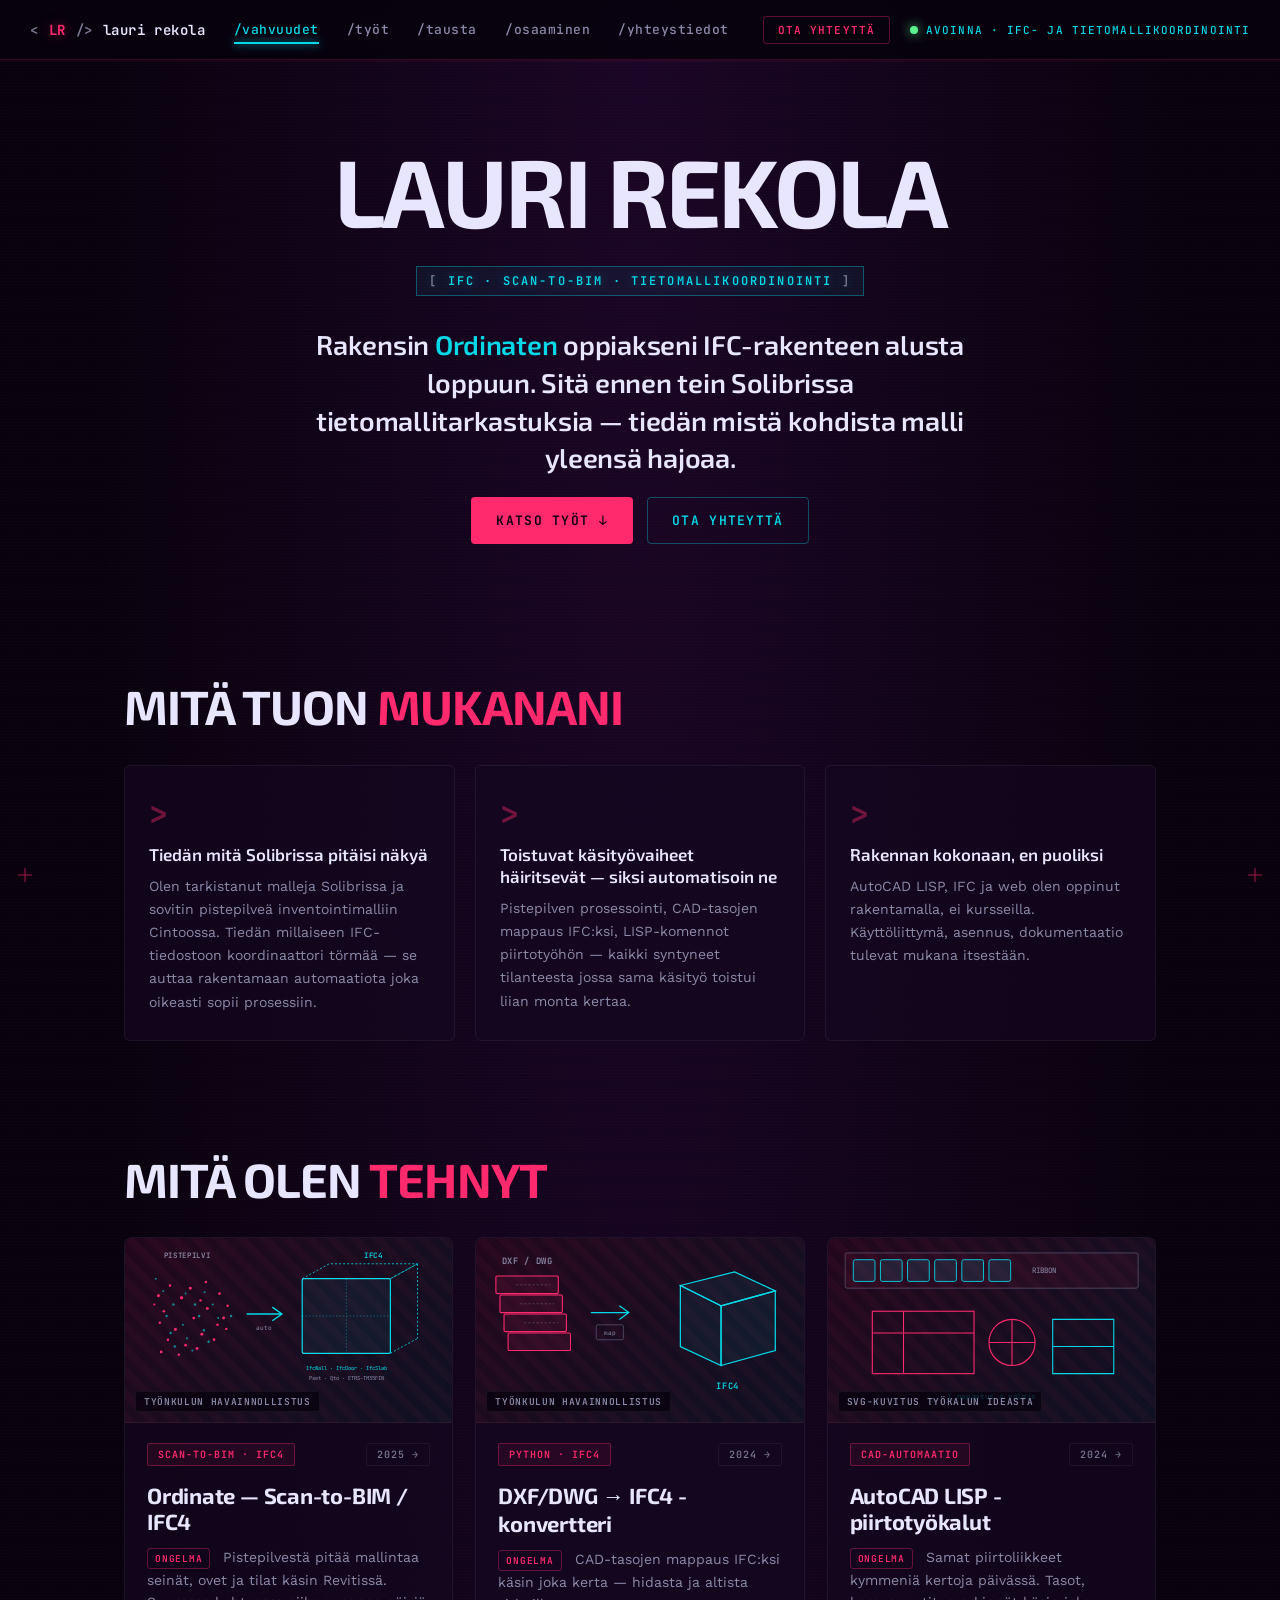
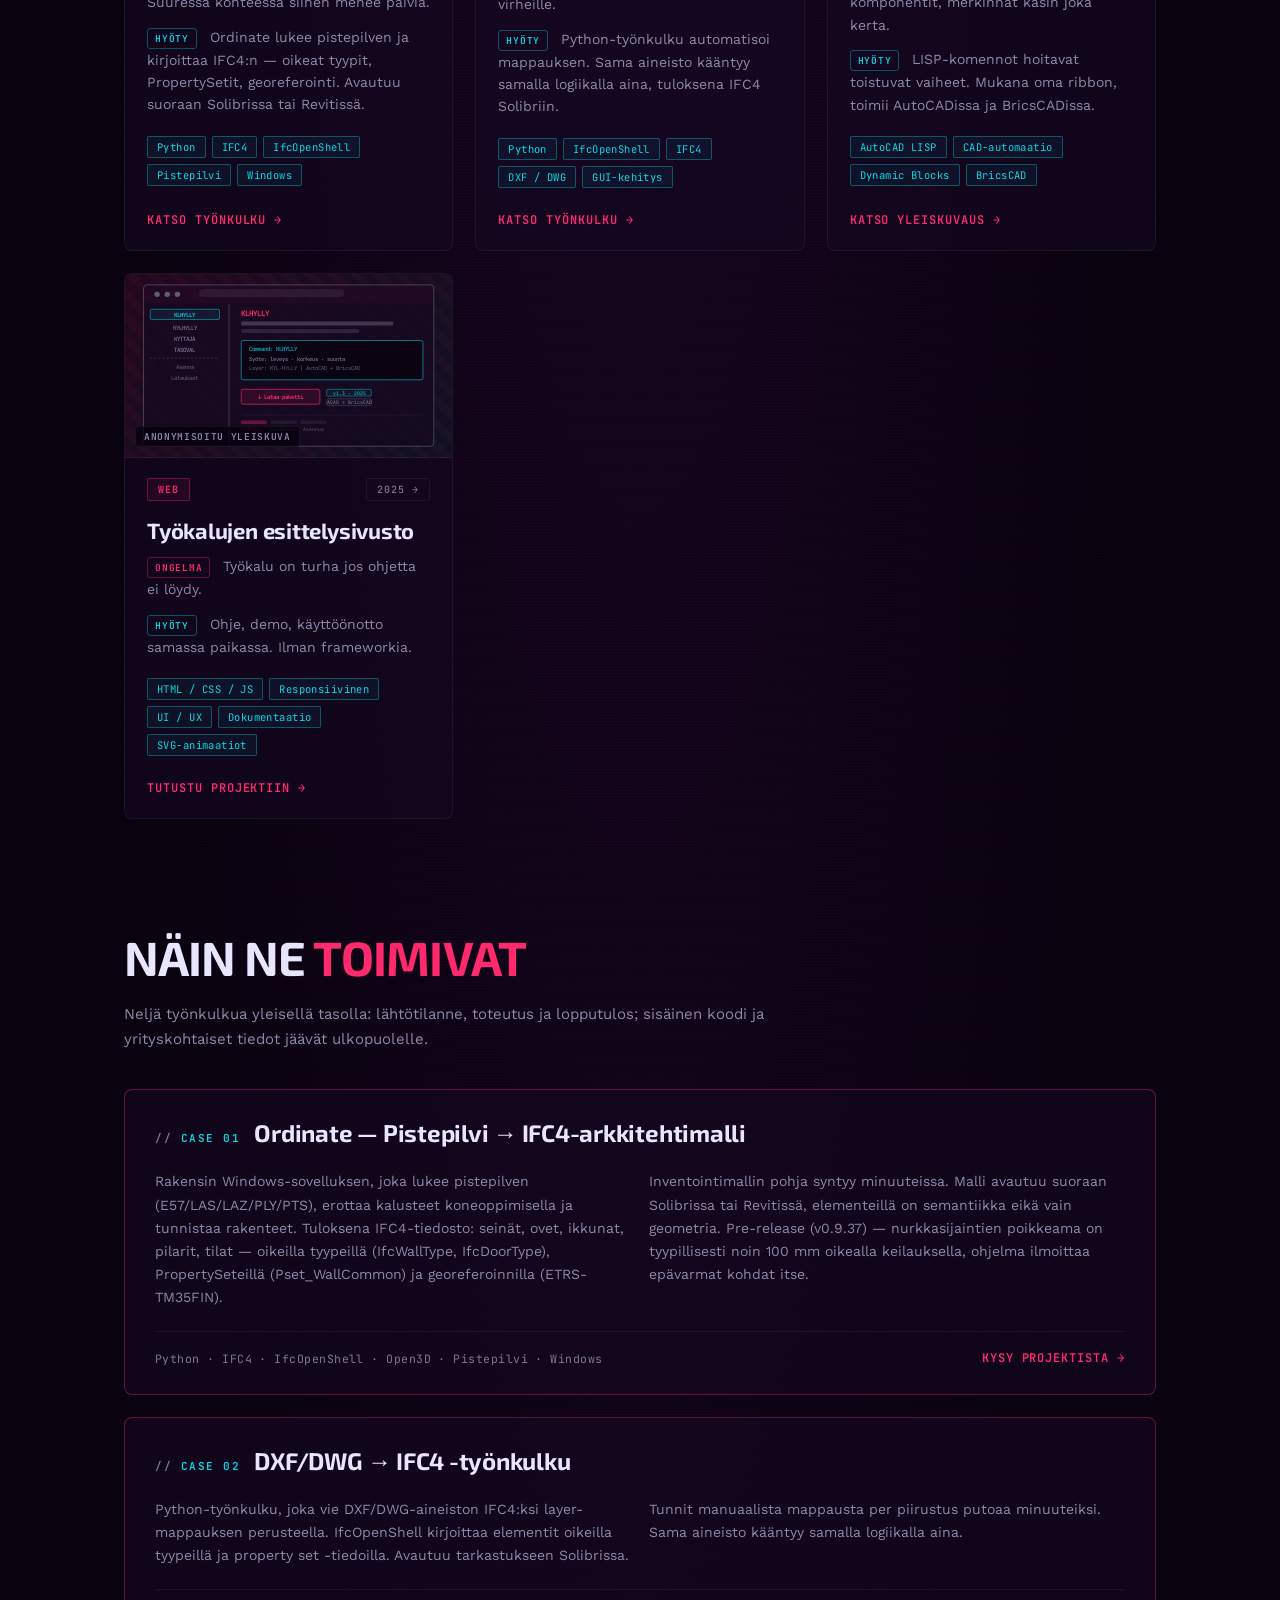
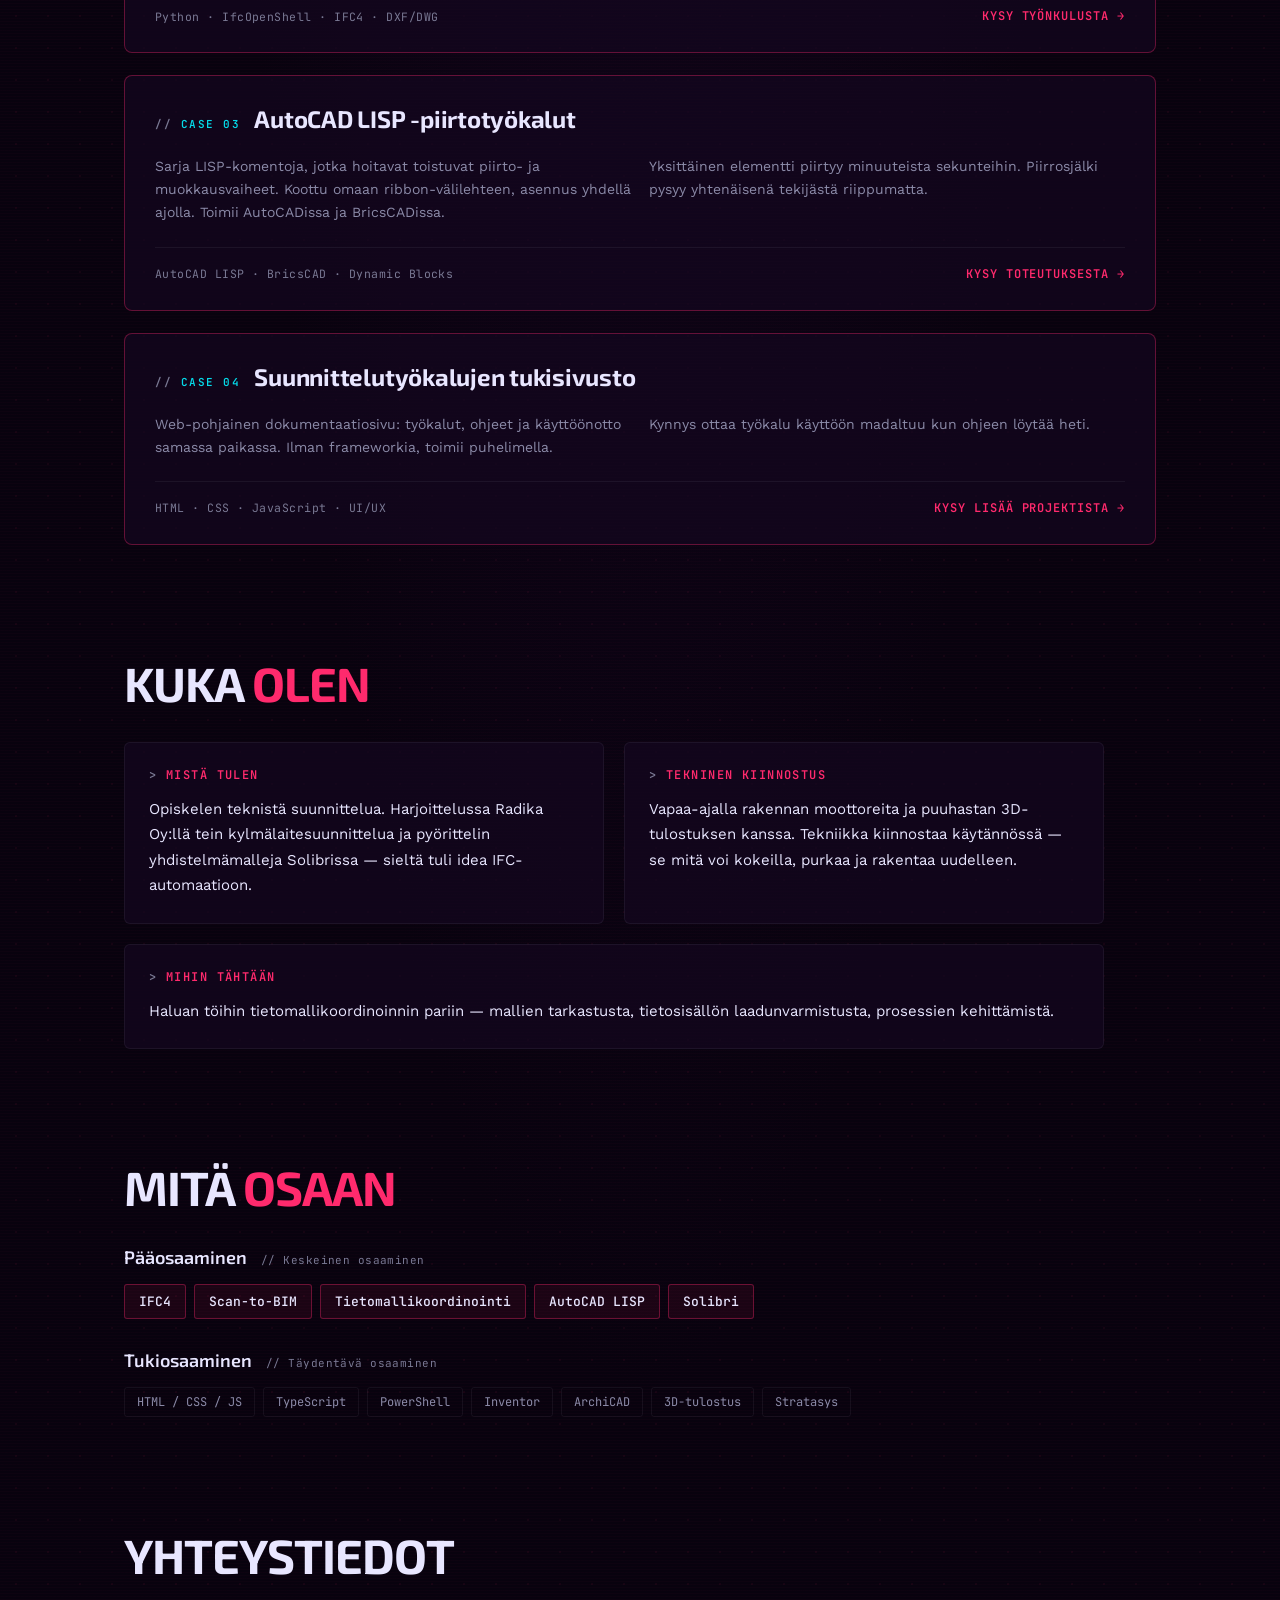
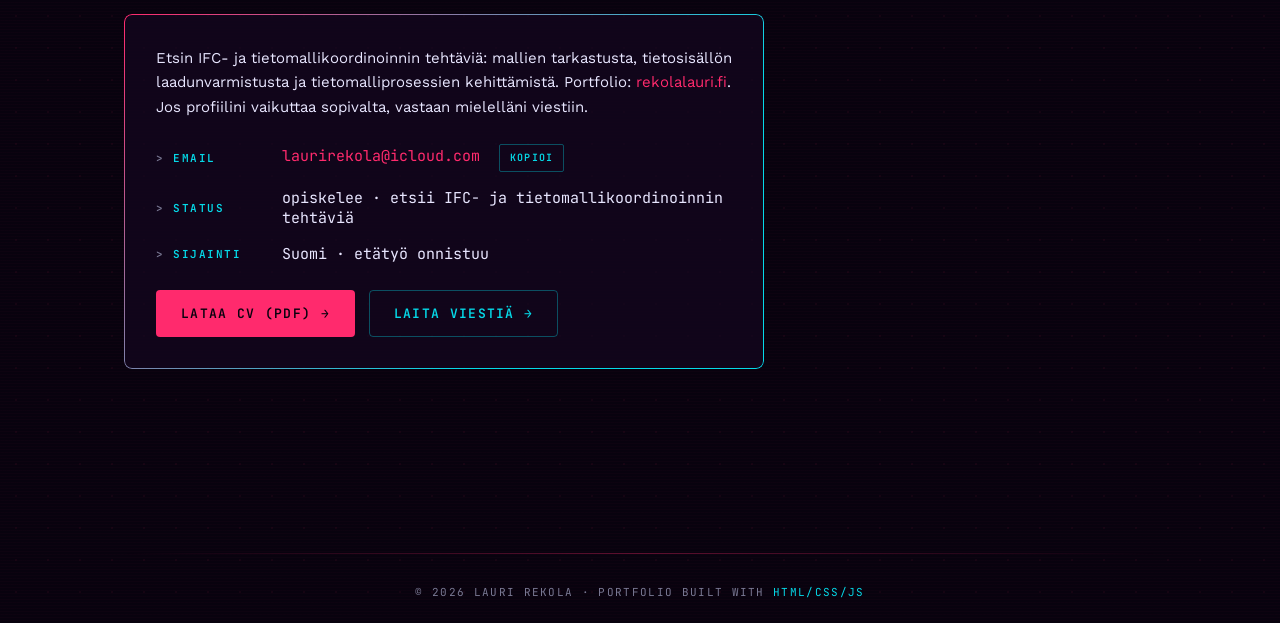
==== commit 3f43cf2d: "portfolio: päivitä meta/OG/JSON-LD vastaamaan nykyistä sivua Co-Authored-By: Claude Sonnet 4.6 <nore" ====
--- a/index.html
+++ b/index.html
@@ -4,11 +4,11 @@
 <meta charset="UTF-8">
 <meta name="viewport" content="width=device-width, initial-scale=1">
 <meta name="theme-color" content="#08020e">
-<meta name="description" content="Lauri Rekola: IFC-koordinointi, Scan-to-BIM ja tietomallikoordinointi. Rakensin Ordinaten oppiakseni IFC-rakenteen alusta loppuun. Python, IfcOpenShell, AutoCAD LISP.">
+<meta name="description" content="Lauri Rekola: IFC-koordinointi, Scan-to-BIM ja tietomallikoordinointi. Rakensin Ordinaten oppiakseni IFC-rakenteen alusta loppuun. AutoCAD LISP, Solibri.">
 <meta name="author" content="Lauri Rekola">
 
 <meta property="og:title" content="Lauri Rekola · IFC-automaatio & Scan-to-BIM">
-<meta property="og:description" content="Tietomallintaminen siitä kohdasta, jossa malli kohtaa rakennusprosessin. Rakensin Ordinaten oppiakseni IFC-rakenteen alusta loppuun. Python · IfcOpenShell · Tietomallikoordinointi.">
+<meta property="og:description" content="Rakensin Ordinaten oppiakseni IFC-rakenteen alusta loppuun. Sitä ennen tein Solibrissa tietomallitarkastuksia — tiedän mistä kohdista malli yleensä hajoaa.">
 <meta property="og:type" content="website">
 <meta property="og:url" content="https://rekolalauri.fi/">
 <meta property="og:image" content="https://rekolalauri.fi/assets/og-image.png">
@@ -18,7 +18,7 @@
 
 <meta name="twitter:card" content="summary_large_image">
 <meta name="twitter:title" content="Lauri Rekola · IFC-automaatio & Scan-to-BIM">
-<meta name="twitter:description" content="Tietomallintaminen siitä kohdasta, jossa malli kohtaa rakennusprosessin. Rakensin Ordinaten oppiakseni IFC-rakenteen alusta loppuun. Python · IfcOpenShell · Tietomallikoordinointi.">
+<meta name="twitter:description" content="Rakensin Ordinaten oppiakseni IFC-rakenteen alusta loppuun. Sitä ennen tein Solibrissa tietomallitarkastuksia — tiedän mistä kohdista malli yleensä hajoaa.">
 <meta name="twitter:image" content="https://rekolalauri.fi/assets/og-image.png">
 
 <title>Lauri Rekola · IFC-automaatio & Scan-to-BIM</title>
@@ -50,7 +50,8 @@
         "Tietomallikoordinointi",
         "AutoCAD",
         "AutoCAD LISP",
-        "Python"
+        "Solibri",
+        "Scan-to-BIM"
       ]
     },
     {
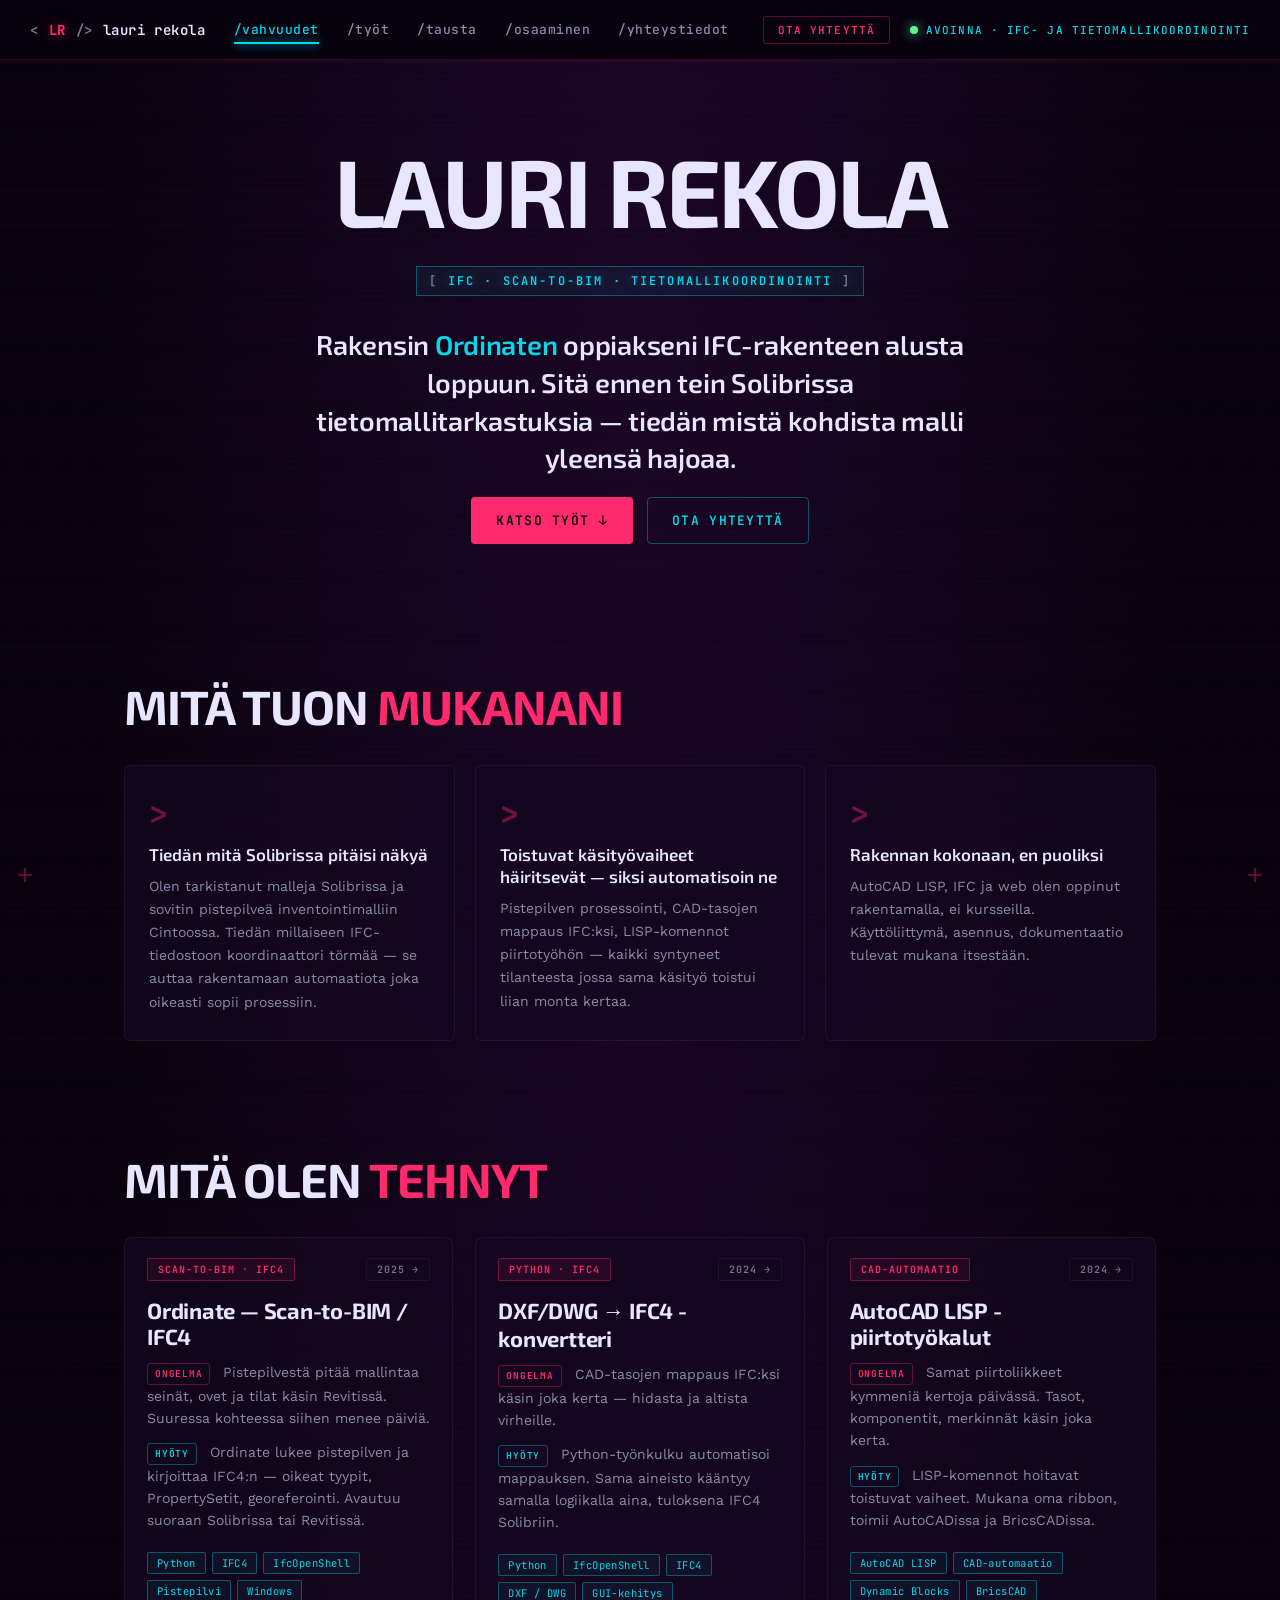
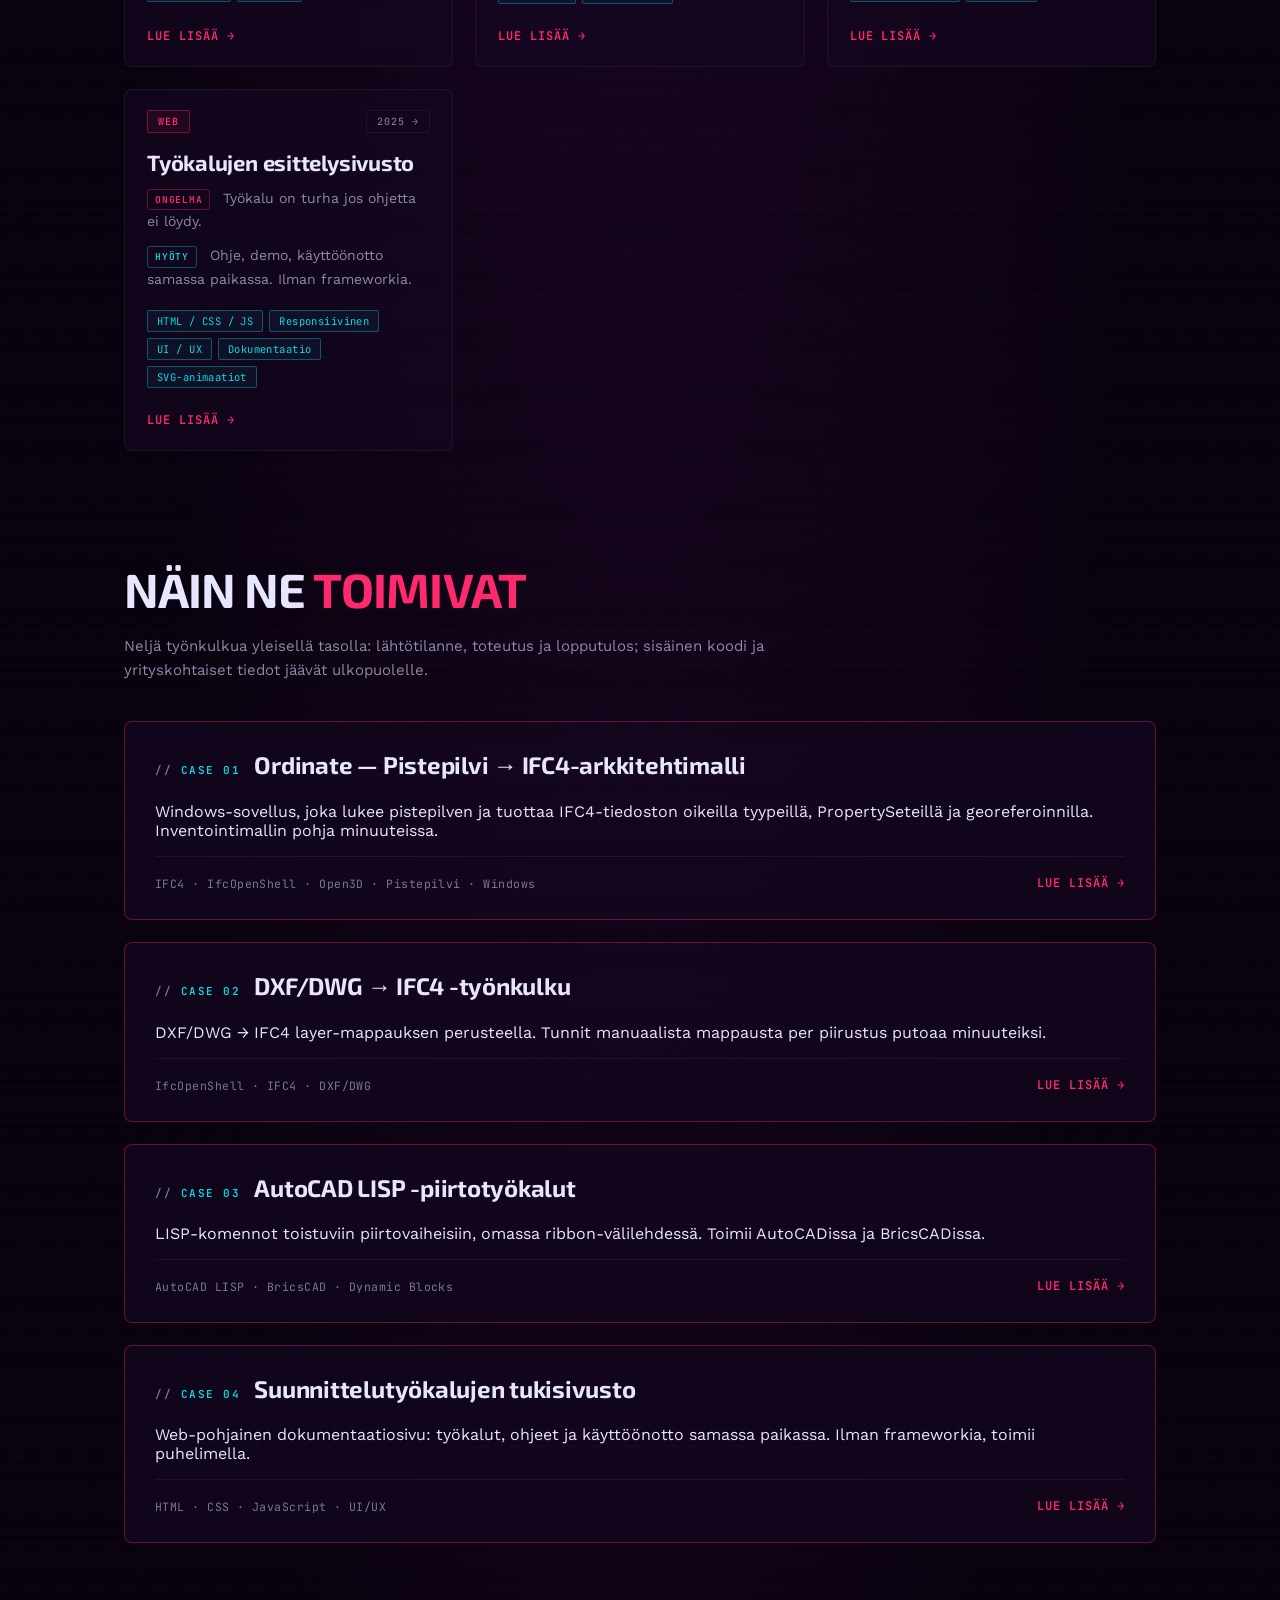
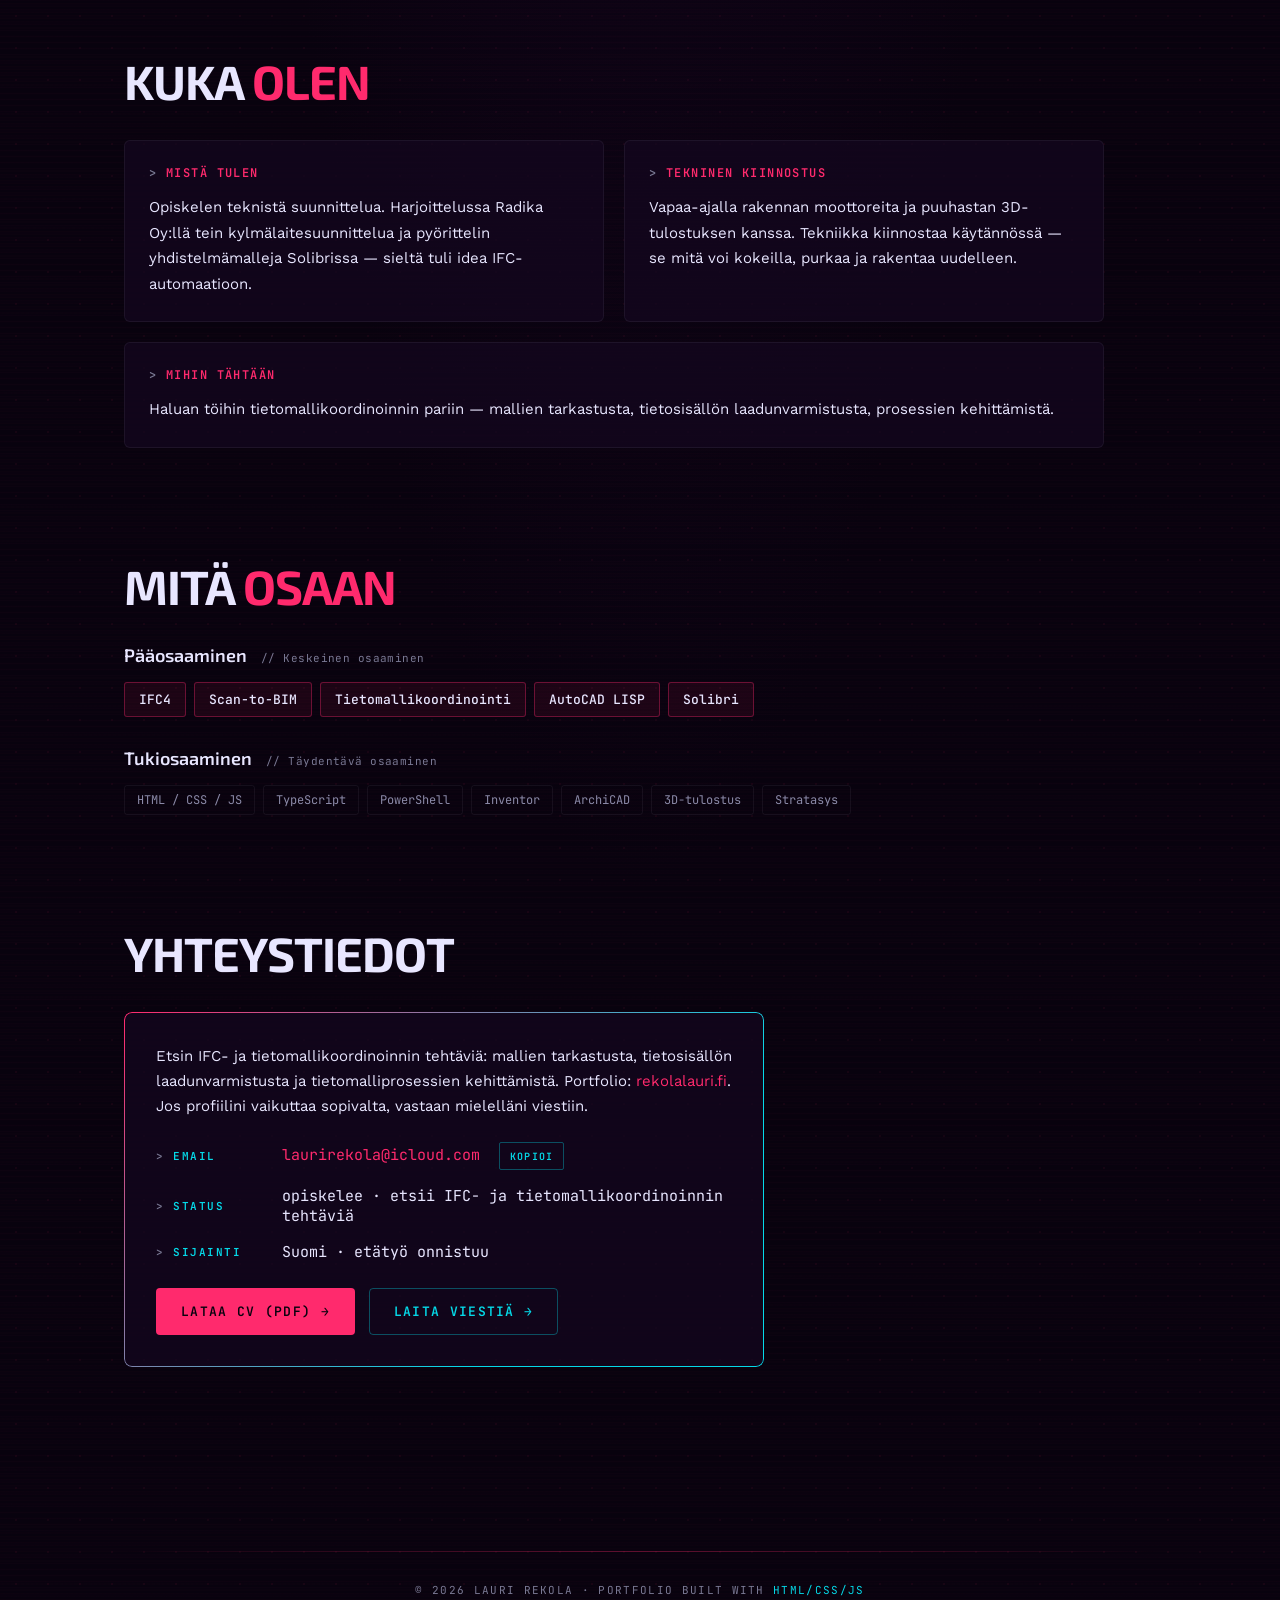
==== commit 82c87a28: "portfolio: poista SVG-thumbit, tiivistä caset, lisää projektisivut Co-Authored-By: Claude Sonnet 4.6" ====
--- a/index.html
+++ b/index.html
@@ -171,52 +171,6 @@
 
       <!-- Ordinate — ENSIMMÄINEN -->
       <article class="project-card reveal">
-        <div class="project-thumb">
-          <div class="project-mock">
-            <svg viewBox="0 0 480 270" xmlns="http://www.w3.org/2000/svg" role="img" aria-label="Kuvitus: hajanainen pistepilvi muuttuu puhtaaksi IFC4-rakennusmalliksi">
-              <text x="90" y="30" font-family="JetBrains Mono, monospace" font-size="11" font-weight="600" fill="#8b8aa8" text-anchor="middle" letter-spacing="1">PISTEPILVI</text>
-              <g fill="#ff2a6d">
-                <circle cx="48" cy="85" r="2.2"/><circle cx="65" cy="70" r="1.8"/><circle cx="82" cy="88" r="2.5"/>
-                <circle cx="56" cy="108" r="2"/><circle cx="95" cy="74" r="2.2"/><circle cx="110" cy="92" r="1.8"/>
-                <circle cx="50" cy="125" r="1.8"/><circle cx="73" cy="135" r="2.2"/><circle cx="100" cy="118" r="2"/>
-                <circle cx="120" cy="104" r="2.2"/><circle cx="62" cy="150" r="1.8"/><circle cx="88" cy="158" r="2"/>
-                <circle cx="112" cy="142" r="2.2"/><circle cx="135" cy="128" r="1.8"/><circle cx="52" cy="168" r="2"/>
-                <circle cx="78" cy="172" r="1.8"/><circle cx="105" cy="163" r="2.2"/><circle cx="130" cy="150" r="2"/>
-                <circle cx="148" cy="134" r="1.8"/><circle cx="42" cy="98" r="1.5"/><circle cx="118" cy="65" r="1.8"/>
-                <circle cx="138" cy="82" r="2"/><circle cx="150" cy="100" r="1.8"/><circle cx="144" cy="118" r="2.2"/>
-              </g>
-              <g fill="#05d9e8" opacity="0.6">
-                <circle cx="55" cy="78" r="1.5"/><circle cx="70" cy="98" r="1.8"/><circle cx="88" cy="82" r="1.5"/>
-                <circle cx="102" cy="98" r="1.8"/><circle cx="116" cy="80" r="1.5"/><circle cx="60" cy="115" r="1.8"/>
-                <circle cx="84" cy="128" r="1.5"/><circle cx="108" cy="115" r="1.8"/><circle cx="128" cy="98" r="1.5"/>
-                <circle cx="66" cy="140" r="1.8"/><circle cx="90" cy="148" r="1.5"/><circle cx="115" cy="136" r="1.8"/>
-                <circle cx="136" cy="118" r="1.5"/><circle cx="72" cy="160" r="1.8"/><circle cx="98" cy="166" r="1.5"/>
-                <circle cx="122" cy="153" r="1.8"/><circle cx="44" cy="60" r="1.5"/><circle cx="155" cy="115" r="1.8"/>
-              </g>
-              <g stroke="#05d9e8" stroke-width="2" fill="none">
-                <path d="M 178 112 L 230 112 M 216 102 L 230 112 L 216 122"/>
-              </g>
-              <text x="204" y="136" font-family="JetBrains Mono, monospace" font-size="9" fill="#8b8aa8" text-anchor="middle">auto</text>
-              <text x="365" y="30" font-family="JetBrains Mono, monospace" font-size="11" font-weight="600" fill="#05d9e8" text-anchor="middle" letter-spacing="1">IFC4</text>
-              <g stroke="#05d9e8" stroke-width="1.8" fill="rgba(5,217,232,0.06)">
-                <rect x="260" y="60" width="130" height="110" rx="2"/>
-              </g>
-              <g stroke="#05d9e8" stroke-width="1.2" stroke-dasharray="3 3" fill="none">
-                <path d="M 260 60 L 300 38 L 430 38 L 390 60"/>
-                <line x1="390" y1="60" x2="430" y2="38"/>
-                <line x1="430" y1="38" x2="430" y2="148"/>
-                <line x1="390" y1="170" x2="430" y2="148"/>
-              </g>
-              <g stroke="#05d9e8" stroke-width="1" stroke-dasharray="2 3" opacity="0.6">
-                <line x1="260" y1="115" x2="390" y2="115"/>
-                <line x1="325" y1="60" x2="325" y2="170"/>
-              </g>
-              <text x="325" y="195" font-family="JetBrains Mono, monospace" font-size="8" fill="#05d9e8" text-anchor="middle">IfcWall · IfcDoor · IfcSlab</text>
-              <text x="325" y="210" font-family="JetBrains Mono, monospace" font-size="8" fill="#8b8aa8" text-anchor="middle">Pset · Qto · ETRS-TM35FIN</text>
-            </svg>
-          </div>
-          <span class="project-caption">Työnkulun havainnollistus</span>
-        </div>
         <div class="project-body">
           <div class="project-meta">
             <span class="status-badge">SCAN-TO-BIM · IFC4</span>
@@ -233,47 +187,13 @@
             <span class="chip">Windows</span>
           </div>
           <div class="project-links">
-            <a href="#ordinate-case">Katso työnkulku →</a>
+            <a href="projects/ordinate.html">Lue lisää →</a>
           </div>
         </div>
       </article>
 
       <!-- dxf2ifc -->
       <article class="project-card reveal">
-        <div class="project-thumb">
-          <div class="project-mock">
-            <svg viewBox="0 0 480 270" xmlns="http://www.w3.org/2000/svg" role="img" aria-label="Kuvitus: DXF/DWG-aineisto muunnetaan IFC4-koordinaatiomalliksi">
-              <g font-family="JetBrains Mono, monospace" font-size="13" font-weight="600">
-                <text x="74" y="38" fill="#8b8aa8" text-anchor="middle" letter-spacing="1">DXF / DWG</text>
-              </g>
-              <g stroke="#ff2a6d" fill="rgba(255,42,109,0.08)" stroke-width="1.6">
-                <rect x="28" y="56" width="92" height="26" rx="2"/>
-                <rect x="34" y="84" width="92" height="26" rx="2"/>
-                <rect x="40" y="112" width="92" height="26" rx="2"/>
-                <rect x="46" y="140" width="92" height="26" rx="2"/>
-              </g>
-              <g stroke="#5e5d78" stroke-width="1" stroke-dasharray="3 3">
-                <line x1="58" y1="69" x2="108" y2="69"/>
-                <line x1="64" y1="97" x2="114" y2="97"/>
-                <line x1="70" y1="125" x2="120" y2="125"/>
-              </g>
-              <g stroke="#05d9e8" stroke-width="1.8" fill="none">
-                <path d="M 168 110 L 224 110 M 210 100 L 224 110 L 210 120"/>
-              </g>
-              <rect x="176" y="128" width="40" height="22" rx="2" fill="none" stroke="#5e5d78" stroke-width="1"/>
-              <text x="196" y="143" font-family="JetBrains Mono, monospace" font-size="9" fill="#8b8aa8" text-anchor="middle">map</text>
-              <g stroke="#05d9e8" stroke-width="1.8" fill="rgba(5,217,232,0.06)">
-                <path d="M 300 70 L 380 50 L 440 78 L 360 100 Z"/>
-                <path d="M 300 70 L 300 160 L 360 188 L 360 100 Z"/>
-                <path d="M 360 100 L 440 78 L 440 166 L 360 188 Z"/>
-              </g>
-              <g font-family="JetBrains Mono, monospace" font-size="13" font-weight="600">
-                <text x="370" y="222" fill="#05d9e8" text-anchor="middle" letter-spacing="1">IFC4</text>
-              </g>
-            </svg>
-          </div>
-          <span class="project-caption">Työnkulun havainnollistus</span>
-        </div>
         <div class="project-body">
           <div class="project-meta">
             <span class="status-badge">PYTHON · IFC4</span>
@@ -290,45 +210,13 @@
             <span class="chip">GUI-kehitys</span>
           </div>
           <div class="project-links">
-            <a href="#dxf2ifc-case">Katso työnkulku →</a>
+            <a href="projects/dxf2ifc.html">Lue lisää →</a>
           </div>
         </div>
       </article>
 
       <!-- AutoCAD LISP -työkalut -->
       <article class="project-card reveal">
-        <div class="project-thumb">
-          <div class="project-mock">
-            <svg viewBox="0 0 480 270" xmlns="http://www.w3.org/2000/svg" role="img" aria-label="Kuvitus: automatisoitu piirtokomento ja oma ribbon-välilehti">
-              <rect x="24" y="22" width="432" height="52" rx="3" fill="rgba(255,42,109,0.05)" stroke="#5e5d78" stroke-width="1"/>
-              <g fill="rgba(5,217,232,0.1)" stroke="#05d9e8" stroke-width="1.3">
-                <rect x="36" y="32" width="32" height="32" rx="3"/>
-                <rect x="76" y="32" width="32" height="32" rx="3"/>
-                <rect x="116" y="32" width="32" height="32" rx="3"/>
-                <rect x="156" y="32" width="32" height="32" rx="3"/>
-                <rect x="196" y="32" width="32" height="32" rx="3"/>
-                <rect x="236" y="32" width="32" height="32" rx="3"/>
-              </g>
-              <text x="300" y="52" font-family="JetBrains Mono, monospace" font-size="11" fill="#8b8aa8">RIBBON</text>
-              <g stroke="#ff2a6d" stroke-width="1.6" fill="none">
-                <rect x="64" y="108" width="150" height="92"/>
-                <line x1="64" y1="140" x2="214" y2="140"/>
-                <line x1="110" y1="108" x2="110" y2="200"/>
-                <circle cx="270" cy="154" r="34"/>
-                <line x1="236" y1="154" x2="304" y2="154"/>
-                <line x1="270" y1="120" x2="270" y2="188"/>
-              </g>
-              <g stroke="#05d9e8" stroke-width="1.6" fill="none">
-                <path d="M 330 120 L 420 120 L 420 200 L 330 200 Z"/>
-                <path d="M 330 160 L 420 160"/>
-              </g>
-              <g font-family="JetBrains Mono, monospace" font-size="11" font-weight="600">
-                <text x="240" y="238" fill="#05d9e8" text-anchor="middle" letter-spacing="1">1 napautus = valmis</text>
-              </g>
-            </svg>
-          </div>
-          <span class="project-caption">SVG-kuvitus työkalun ideasta</span>
-        </div>
         <div class="project-body">
           <div class="project-meta">
             <span class="status-badge">CAD-AUTOMAATIO</span>
@@ -344,63 +232,13 @@
             <span class="chip">BricsCAD</span>
           </div>
           <div class="project-links">
-            <a href="#autocad-lisp-case">Katso yleiskuvaus →</a>
+            <a href="projects/autocad-lisp.html">Lue lisää →</a>
           </div>
         </div>
       </article>
 
       <!-- Työkalusivusto -->
       <article class="project-card reveal">
-        <div class="project-thumb">
-          <div class="project-mock">
-            <svg viewBox="0 0 480 270" xmlns="http://www.w3.org/2000/svg" role="img" aria-label="Kuvitus: AutoCAD-työkalujen dokumentaatiosivusto hakemistolla ja komentoviittauksella">
-              <!-- Browser window -->
-              <rect x="26" y="16" width="428" height="238" rx="5" fill="rgba(20,8,32,0.7)" stroke="#5e5d78" stroke-width="1"/>
-              <rect x="26" y="16" width="428" height="28" rx="5" fill="rgba(255,42,109,0.04)"/>
-              <circle cx="46" cy="30" r="4" fill="#5e5d78"/>
-              <circle cx="61" cy="30" r="4" fill="#5e5d78"/>
-              <circle cx="76" cy="30" r="4" fill="#5e5d78"/>
-              <rect x="108" y="22" width="214" height="12" rx="6" fill="rgba(94,93,120,0.2)"/>
-              <!-- Sidebar divider -->
-              <line x1="152" y1="44" x2="152" y2="254" stroke="#5e5d78" stroke-width="0.8"/>
-              <!-- Sidebar items -->
-              <rect x="36" y="52" width="102" height="15" rx="2" fill="rgba(5,217,232,0.08)" stroke="#05d9e8" stroke-width="0.7"/>
-              <text x="87" y="64" font-family="JetBrains Mono, monospace" font-size="8.5" fill="#05d9e8" text-anchor="middle" font-weight="600">KLHYLLY</text>
-              <text x="87" y="83" font-family="JetBrains Mono, monospace" font-size="8.5" fill="#8b8aa8" text-anchor="middle">KYLHYLLY</text>
-              <text x="87" y="99" font-family="JetBrains Mono, monospace" font-size="8.5" fill="#8b8aa8" text-anchor="middle">KYTTAJA</text>
-              <text x="87" y="115" font-family="JetBrains Mono, monospace" font-size="8.5" fill="#8b8aa8" text-anchor="middle">TASOVAL</text>
-              <line x1="36" y1="124" x2="138" y2="124" stroke="#5e5d78" stroke-width="0.6" stroke-dasharray="3 3"/>
-              <text x="87" y="140" font-family="JetBrains Mono, monospace" font-size="8.5" fill="#5e5d78" text-anchor="middle">Asenna</text>
-              <text x="87" y="156" font-family="JetBrains Mono, monospace" font-size="8.5" fill="#5e5d78" text-anchor="middle">Lataukset</text>
-              <!-- Main: command heading -->
-              <text x="170" y="62" font-family="JetBrains Mono, monospace" font-size="11" fill="#ff2a6d" font-weight="700">KLHYLLY</text>
-              <rect x="170" y="70" width="224" height="6" rx="2" fill="rgba(139,138,168,0.35)"/>
-              <rect x="170" y="81" width="174" height="6" rx="2" fill="rgba(139,138,168,0.2)"/>
-              <!-- Command reference block -->
-              <rect x="170" y="98" width="268" height="58" rx="3" fill="rgba(8,2,14,0.8)" stroke="#05d9e8" stroke-width="0.8"/>
-              <text x="182" y="114" font-family="JetBrains Mono, monospace" font-size="8.5" fill="#05d9e8">Command: KLHYLLY</text>
-              <text x="182" y="128" font-family="JetBrains Mono, monospace" font-size="8" fill="#8b8aa8">Syöte: leveys · korkeus · suunta</text>
-              <text x="182" y="142" font-family="JetBrains Mono, monospace" font-size="8" fill="#5e5d78">Layer: KYL-HYLLY  |  AutoCAD + BricsCAD</text>
-              <!-- Download button -->
-              <rect x="170" y="170" width="116" height="22" rx="3" fill="rgba(255,42,109,0.1)" stroke="#ff2a6d" stroke-width="0.9"/>
-              <text x="228" y="185" font-family="JetBrains Mono, monospace" font-size="8.5" fill="#ff2a6d" text-anchor="middle" font-weight="600">↓ Lataa paketti</text>
-              <!-- Badges -->
-              <rect x="296" y="170" width="66" height="10" rx="2" fill="rgba(5,217,232,0.06)" stroke="#05d9e8" stroke-width="0.6"/>
-              <text x="329" y="178" font-family="JetBrains Mono, monospace" font-size="7" fill="#05d9e8" text-anchor="middle">v1.3 · 2025</text>
-              <rect x="296" y="184" width="66" height="10" rx="2" fill="rgba(94,93,120,0.08)" stroke="#5e5d78" stroke-width="0.6"/>
-              <text x="329" y="192" font-family="JetBrains Mono, monospace" font-size="7" fill="#8b8aa8" text-anchor="middle">ACAD + BricsCAD</text>
-              <!-- Tab bar -->
-              <line x1="170" y1="208" x2="438" y2="208" stroke="#5e5d78" stroke-width="0.5" opacity="0.4"/>
-              <rect x="170" y="216" width="38" height="5" rx="1" fill="rgba(255,42,109,0.35)"/>
-              <rect x="214" y="216" width="38" height="5" rx="1" fill="rgba(94,93,120,0.18)"/>
-              <rect x="258" y="216" width="38" height="5" rx="1" fill="rgba(94,93,120,0.18)"/>
-              <text x="189" y="231" font-family="JetBrains Mono, monospace" font-size="7" fill="#ff2a6d" text-anchor="middle">Ohje</text>
-              <text x="233" y="231" font-family="JetBrains Mono, monospace" font-size="7" fill="#5e5d78" text-anchor="middle">Esimerkki</text>
-              <text x="277" y="231" font-family="JetBrains Mono, monospace" font-size="7" fill="#5e5d78" text-anchor="middle">Asennus</text>
-            </svg>
-          </div>
-          <span class="project-caption">Anonymisoitu yleiskuva</span>
-        </div>
         <div class="project-body">
           <div class="project-meta">
             <span class="status-badge">WEB</span>
@@ -417,7 +255,7 @@
             <span class="chip">SVG-animaatiot</span>
           </div>
           <div class="project-links">
-            <a href="#suunnittelutyokalut-case">Tutustu projektiin →</a>
+            <a href="projects/tyokalusivusto.html">Lue lisää →</a>
           </div>
         </div>
       </article>
@@ -441,18 +279,11 @@
         <h3>Ordinate — Pistepilvi → IFC4-arkkitehtimalli</h3>
       </div>
 
-      <div class="case-grid">
-        <div class="case-block">
-          <p>Rakensin Windows-sovelluksen, joka lukee pistepilven (E57/LAS/LAZ/PLY/PTS), erottaa kalusteet koneoppimisella ja tunnistaa rakenteet. Tuloksena IFC4-tiedosto: seinät, ovet, ikkunat, pilarit, tilat — oikeilla tyypeillä (IfcWallType, IfcDoorType), PropertySeteillä (Pset_WallCommon) ja georeferoinnilla (ETRS-TM35FIN).</p>
-        </div>
-        <div class="case-block">
-          <p>Inventointimallin pohja syntyy minuuteissa. Malli avautuu suoraan Solibrissa tai Revitissä, elementeillä on semantiikka eikä vain geometria. Pre-release (v0.9.37) — nurkkasijaintien poikkeama on tyypillisesti noin 100 mm oikealla keilauksella, ohjelma ilmoittaa epävarmat kohdat itse.</p>
-        </div>
-      </div>
+      <p class="case-summary">Windows-sovellus, joka lukee pistepilven ja tuottaa IFC4-tiedoston oikeilla tyypeillä, PropertySeteillä ja georeferoinnilla. Inventointimallin pohja minuuteissa.</p>
 
       <div class="case-foot">
-        <span class="case-tech">Python · IFC4 · IfcOpenShell · Open3D · Pistepilvi · Windows</span>
-        <a class="case-ask" href="mailto:laurirekola@icloud.com?subject=Ordinate-projekti">Kysy projektista →</a>
+        <span class="case-tech">IFC4 · IfcOpenShell · Open3D · Pistepilvi · Windows</span>
+        <a class="case-ask" href="projects/ordinate.html">Lue lisää →</a>
       </div>
     </article>
 
@@ -463,18 +294,11 @@
         <h3>DXF/DWG → IFC4 -työnkulku</h3>
       </div>
 
-      <div class="case-grid">
-        <div class="case-block">
-          <p>Python-työnkulku, joka vie DXF/DWG-aineiston IFC4:ksi layer-mappauksen perusteella. IfcOpenShell kirjoittaa elementit oikeilla tyypeillä ja property set -tiedoilla. Avautuu tarkastukseen Solibrissa.</p>
-        </div>
-        <div class="case-block">
-          <p>Tunnit manuaalista mappausta per piirustus putoaa minuuteiksi. Sama aineisto kääntyy samalla logiikalla aina.</p>
-        </div>
-      </div>
+      <p class="case-summary">DXF/DWG → IFC4 layer-mappauksen perusteella. Tunnit manuaalista mappausta per piirustus putoaa minuuteiksi.</p>
 
       <div class="case-foot">
-        <span class="case-tech">Python · IfcOpenShell · IFC4 · DXF/DWG</span>
-        <a class="case-ask" href="mailto:laurirekola@icloud.com?subject=DXF-IFC-tyonkulku">Kysy työnkulusta →</a>
+        <span class="case-tech">IfcOpenShell · IFC4 · DXF/DWG</span>
+        <a class="case-ask" href="projects/dxf2ifc.html">Lue lisää →</a>
       </div>
     </article>
 
@@ -485,18 +309,11 @@
         <h3>AutoCAD LISP -piirtotyökalut</h3>
       </div>
 
-      <div class="case-grid">
-        <div class="case-block">
-          <p>Sarja LISP-komentoja, jotka hoitavat toistuvat piirto- ja muokkausvaiheet. Koottu omaan ribbon-välilehteen, asennus yhdellä ajolla. Toimii AutoCADissa ja BricsCADissa.</p>
-        </div>
-        <div class="case-block">
-          <p>Yksittäinen elementti piirtyy minuuteista sekunteihin. Piirrosjälki pysyy yhtenäisenä tekijästä riippumatta.</p>
-        </div>
-      </div>
+      <p class="case-summary">LISP-komennot toistuviin piirtovaiheisiin, omassa ribbon-välilehdessä. Toimii AutoCADissa ja BricsCADissa.</p>
 
       <div class="case-foot">
         <span class="case-tech">AutoCAD LISP · BricsCAD · Dynamic Blocks</span>
-        <a class="case-ask" href="mailto:laurirekola@icloud.com?subject=AutoCAD-tyokalut-toteutus">Kysy toteutuksesta →</a>
+        <a class="case-ask" href="projects/autocad-lisp.html">Lue lisää →</a>
       </div>
     </article>
 
@@ -507,18 +324,11 @@
         <h3>Suunnittelutyökalujen tukisivusto</h3>
       </div>
 
-      <div class="case-grid">
-        <div class="case-block">
-          <p>Web-pohjainen dokumentaatiosivu: työkalut, ohjeet ja käyttöönotto samassa paikassa. Ilman frameworkia, toimii puhelimella.</p>
-        </div>
-        <div class="case-block">
-          <p>Kynnys ottaa työkalu käyttöön madaltuu kun ohjeen löytää heti.</p>
-        </div>
-      </div>
+      <p class="case-summary">Web-pohjainen dokumentaatiosivu: työkalut, ohjeet ja käyttöönotto samassa paikassa. Ilman frameworkia, toimii puhelimella.</p>
 
       <div class="case-foot">
         <span class="case-tech">HTML · CSS · JavaScript · UI/UX</span>
-        <a class="case-ask" href="mailto:laurirekola@icloud.com?subject=Tyokalusivusto-projekti">Kysy lisää projektista →</a>
+        <a class="case-ask" href="projects/tyokalusivusto.html">Lue lisää →</a>
       </div>
     </article>
 
--- a/style.css
+++ b/style.css
@@ -242,8 +242,8 @@
   gap: 5px;
   align-items: center;
   justify-content: center;
-  min-width: 38px;
-  min-height: 38px;
+  min-width: 44px;
+  min-height: 44px;
 }
 
 .nav-hamburger span {
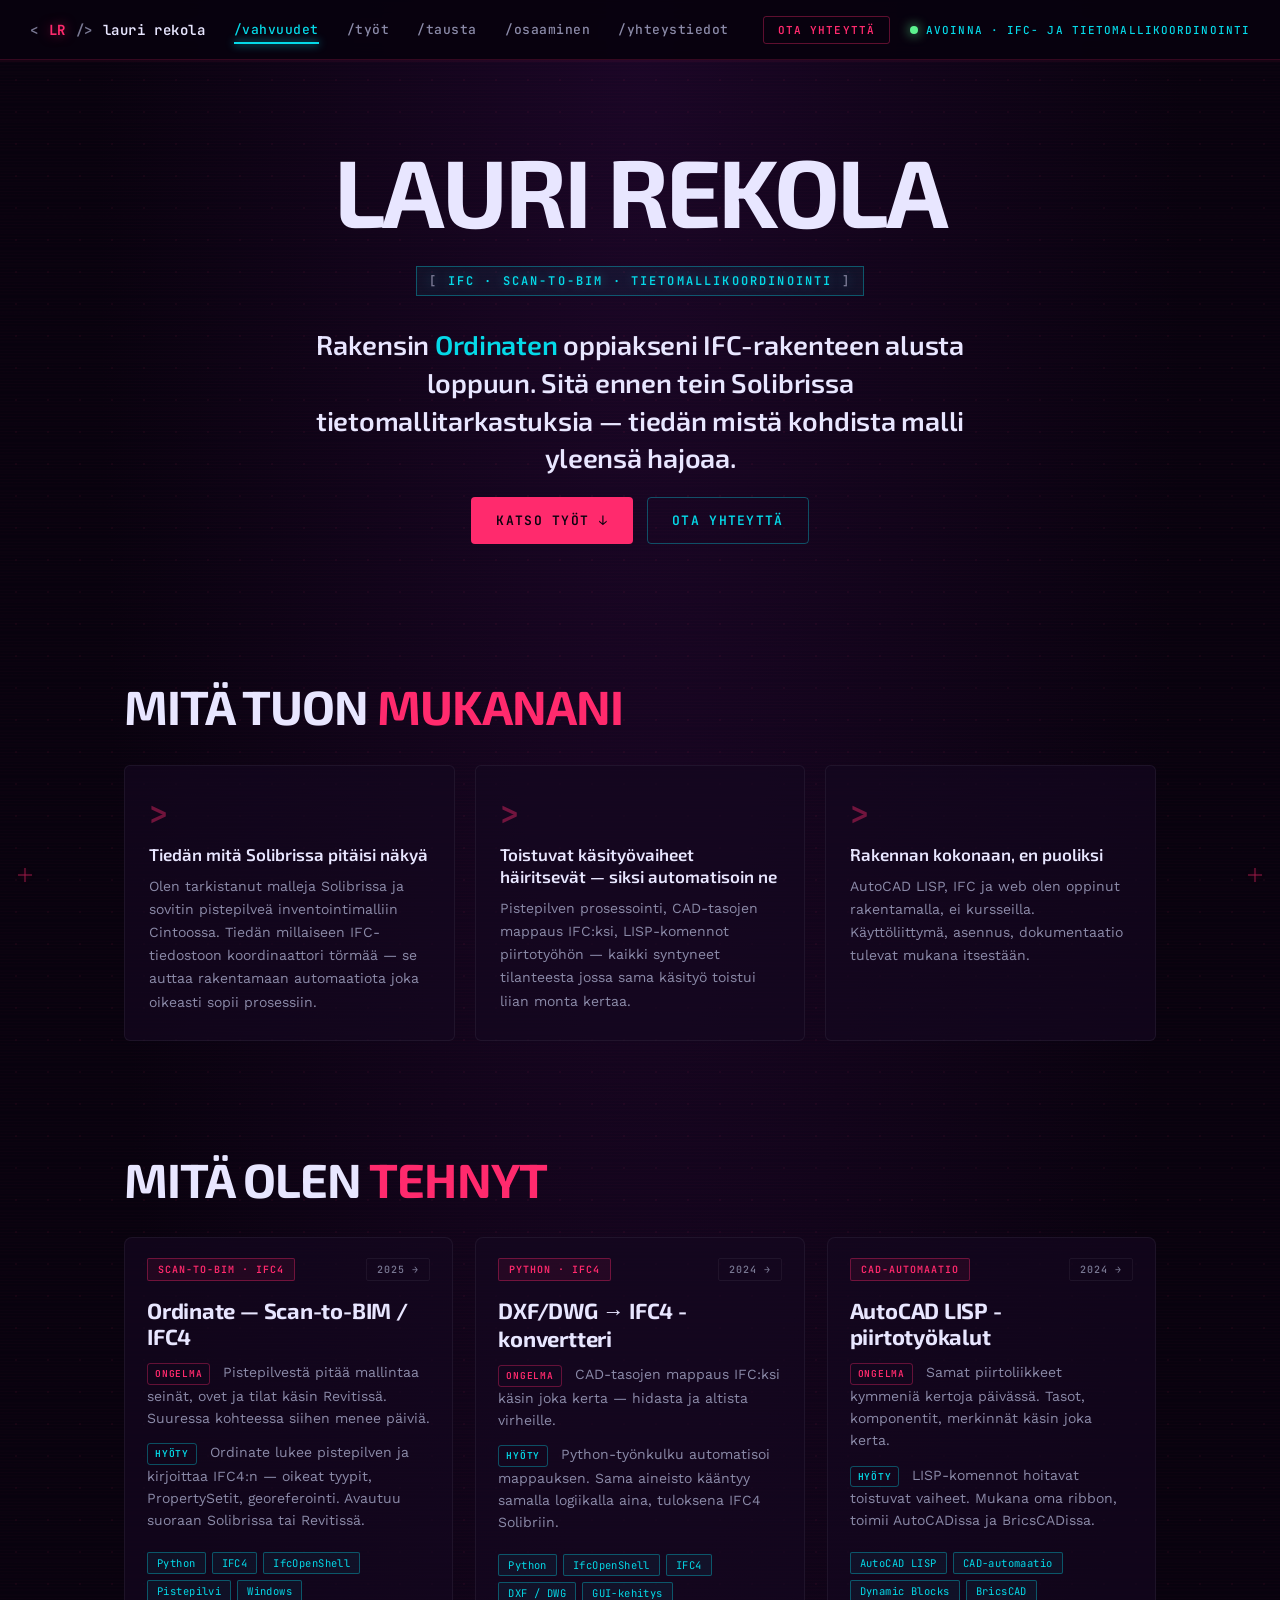
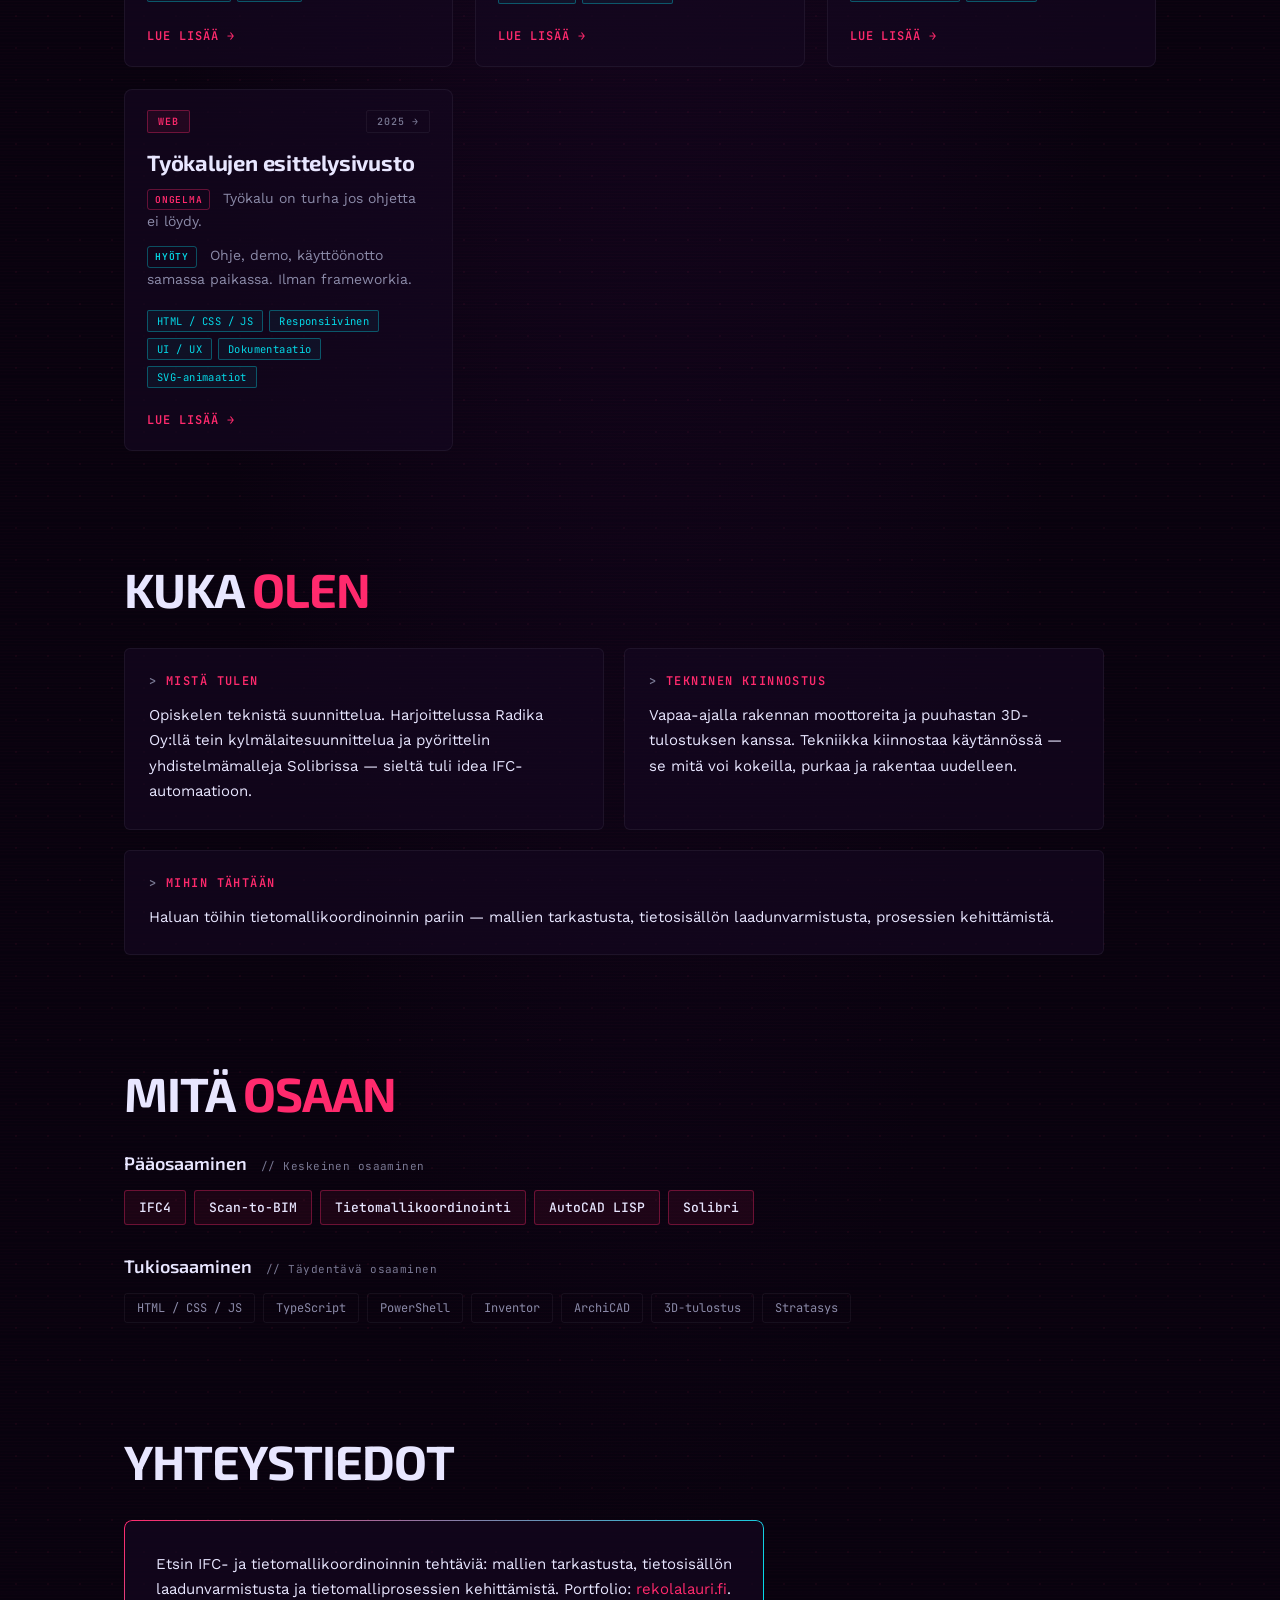
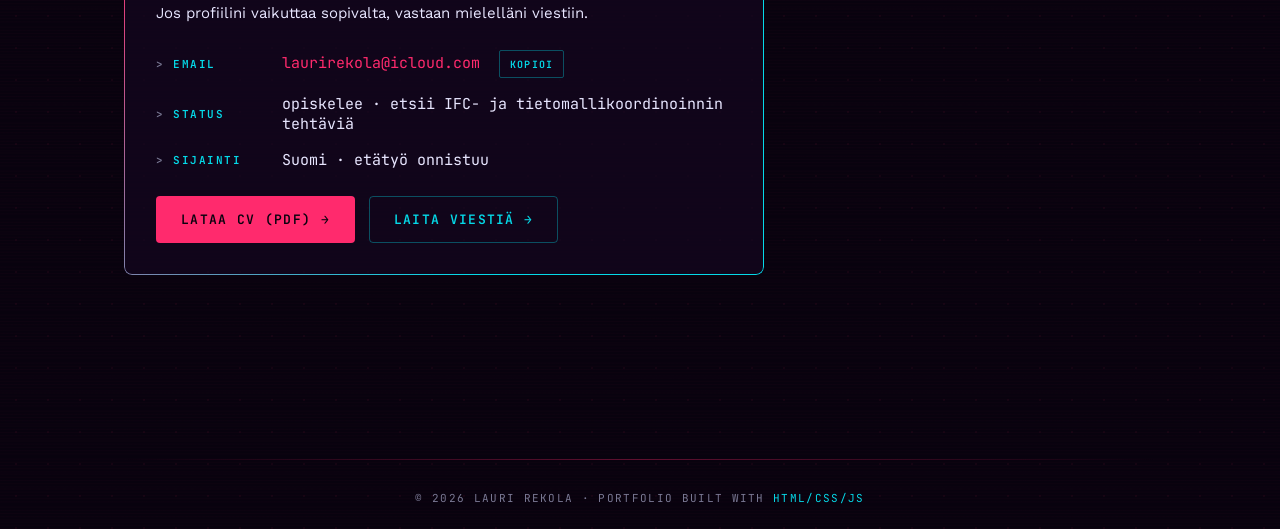
==== commit fc340671: "Poista turha Nain ne toimivat -osio Projektikorteissa on jo Ongelma/Hyoty-rivit ja linkit projektisi" ====
--- a/index.html
+++ b/index.html
@@ -264,77 +264,6 @@
   </section>
 
   <!-- ============================================================
-       CASET — työnkulut tarkemmin
-       ============================================================ -->
-  <section class="section" id="caset">
-    <h2>Näin ne <span class="accent">toimivat</span></h2>
-    <p class="section-lead">
-      Neljä työnkulkua yleisellä tasolla: lähtötilanne, toteutus ja lopputulos; sisäinen koodi ja yrityskohtaiset tiedot jäävät ulkopuolelle.
-    </p>
-
-    <!-- Case 01 — Ordinate (nostettu ensin) -->
-    <article class="case-study reveal" id="ordinate-case">
-      <div class="case-head">
-        <span class="case-index">case 01</span>
-        <h3>Ordinate — Pistepilvi → IFC4-arkkitehtimalli</h3>
-      </div>
-
-      <p class="case-summary">Windows-sovellus, joka lukee pistepilven ja tuottaa IFC4-tiedoston oikeilla tyypeillä, PropertySeteillä ja georeferoinnilla. Inventointimallin pohja minuuteissa.</p>
-
-      <div class="case-foot">
-        <span class="case-tech">IFC4 · IfcOpenShell · Open3D · Pistepilvi · Windows</span>
-        <a class="case-ask" href="projects/ordinate.html">Lue lisää →</a>
-      </div>
-    </article>
-
-    <!-- Case 02 — dxf2ifc -->
-    <article class="case-study reveal" id="dxf2ifc-case">
-      <div class="case-head">
-        <span class="case-index">case 02</span>
-        <h3>DXF/DWG → IFC4 -työnkulku</h3>
-      </div>
-
-      <p class="case-summary">DXF/DWG → IFC4 layer-mappauksen perusteella. Tunnit manuaalista mappausta per piirustus putoaa minuuteiksi.</p>
-
-      <div class="case-foot">
-        <span class="case-tech">IfcOpenShell · IFC4 · DXF/DWG</span>
-        <a class="case-ask" href="projects/dxf2ifc.html">Lue lisää →</a>
-      </div>
-    </article>
-
-    <!-- Case 03 — AutoCAD LISP -->
-    <article class="case-study reveal" id="autocad-lisp-case">
-      <div class="case-head">
-        <span class="case-index">case 03</span>
-        <h3>AutoCAD LISP -piirtotyökalut</h3>
-      </div>
-
-      <p class="case-summary">LISP-komennot toistuviin piirtovaiheisiin, omassa ribbon-välilehdessä. Toimii AutoCADissa ja BricsCADissa.</p>
-
-      <div class="case-foot">
-        <span class="case-tech">AutoCAD LISP · BricsCAD · Dynamic Blocks</span>
-        <a class="case-ask" href="projects/autocad-lisp.html">Lue lisää →</a>
-      </div>
-    </article>
-
-    <!-- Case 04 — Työkalusivusto -->
-    <article class="case-study reveal" id="suunnittelutyokalut-case">
-      <div class="case-head">
-        <span class="case-index">case 04</span>
-        <h3>Suunnittelutyökalujen tukisivusto</h3>
-      </div>
-
-      <p class="case-summary">Web-pohjainen dokumentaatiosivu: työkalut, ohjeet ja käyttöönotto samassa paikassa. Ilman frameworkia, toimii puhelimella.</p>
-
-      <div class="case-foot">
-        <span class="case-tech">HTML · CSS · JavaScript · UI/UX</span>
-        <a class="case-ask" href="projects/tyokalusivusto.html">Lue lisää →</a>
-      </div>
-    </article>
-
-  </section>
-
-  <!-- ============================================================
        TAUSTA
        ============================================================ -->
   <section class="section" id="tausta">
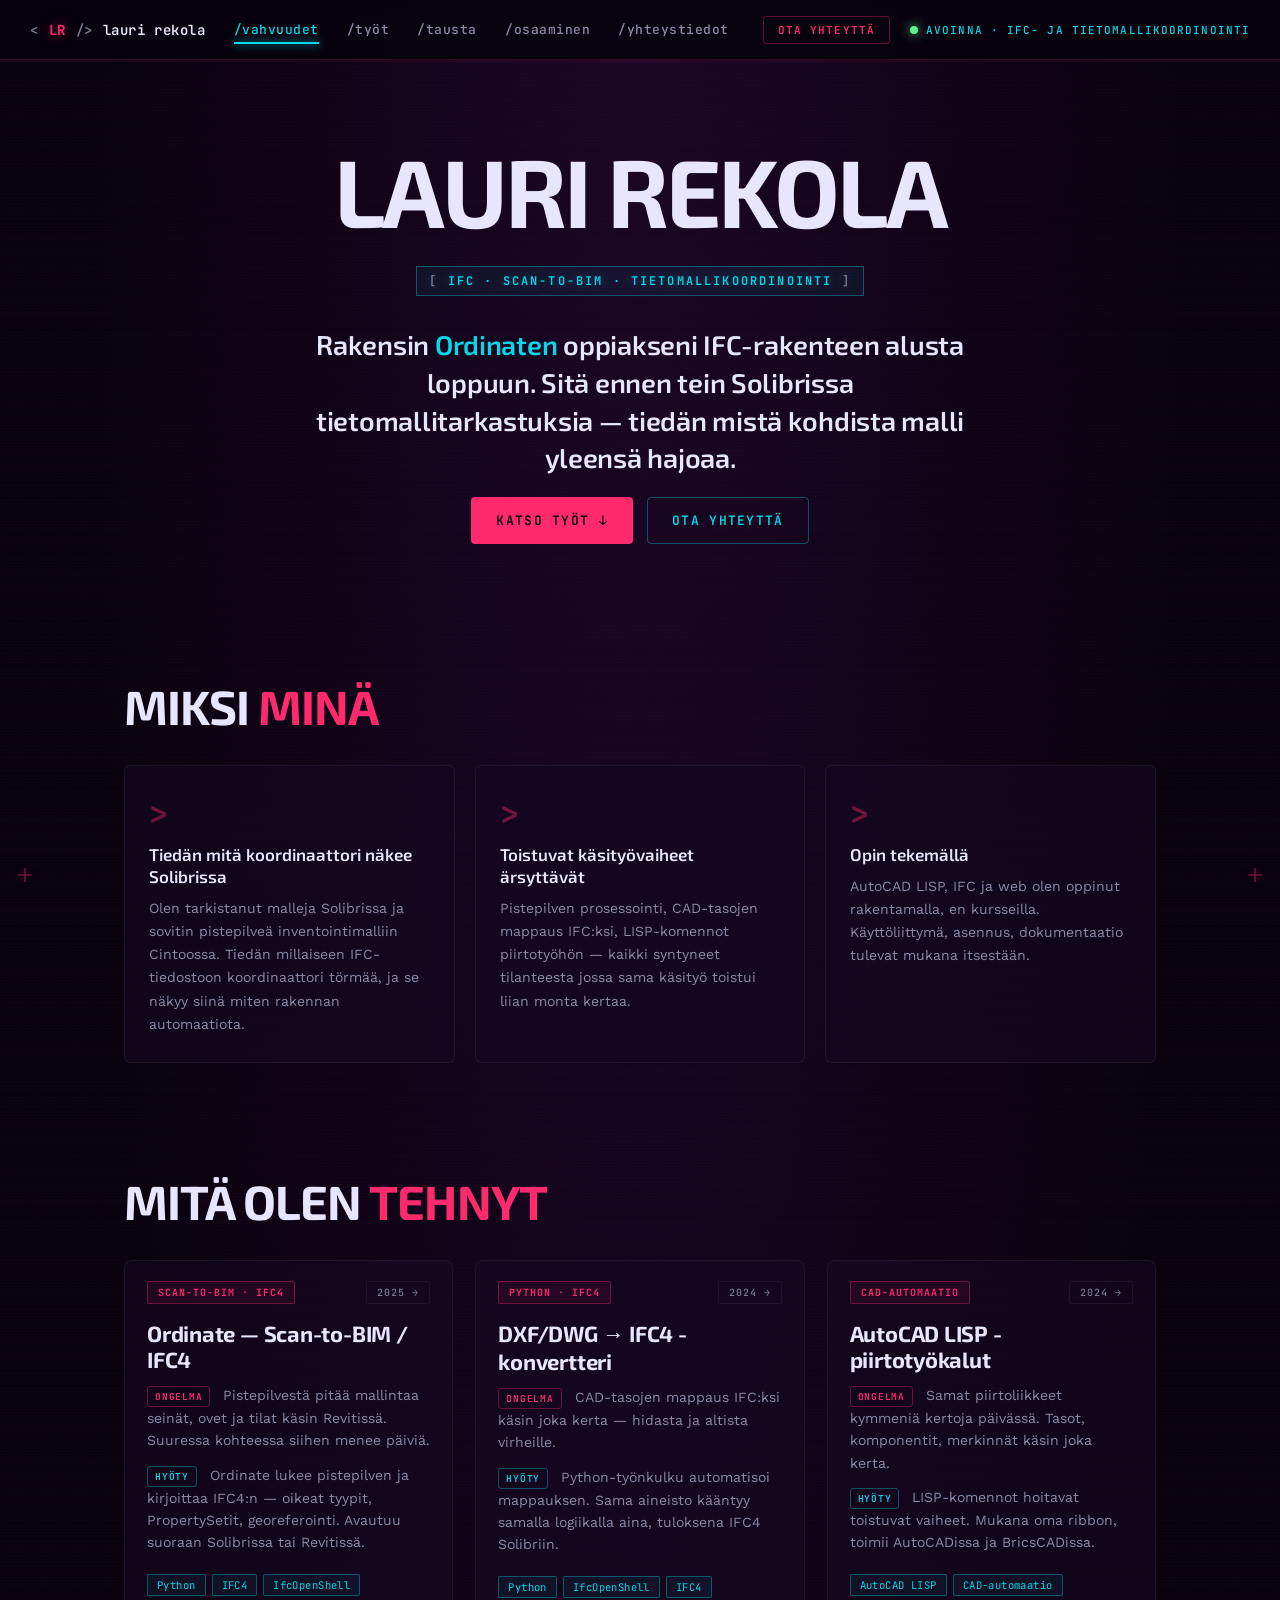
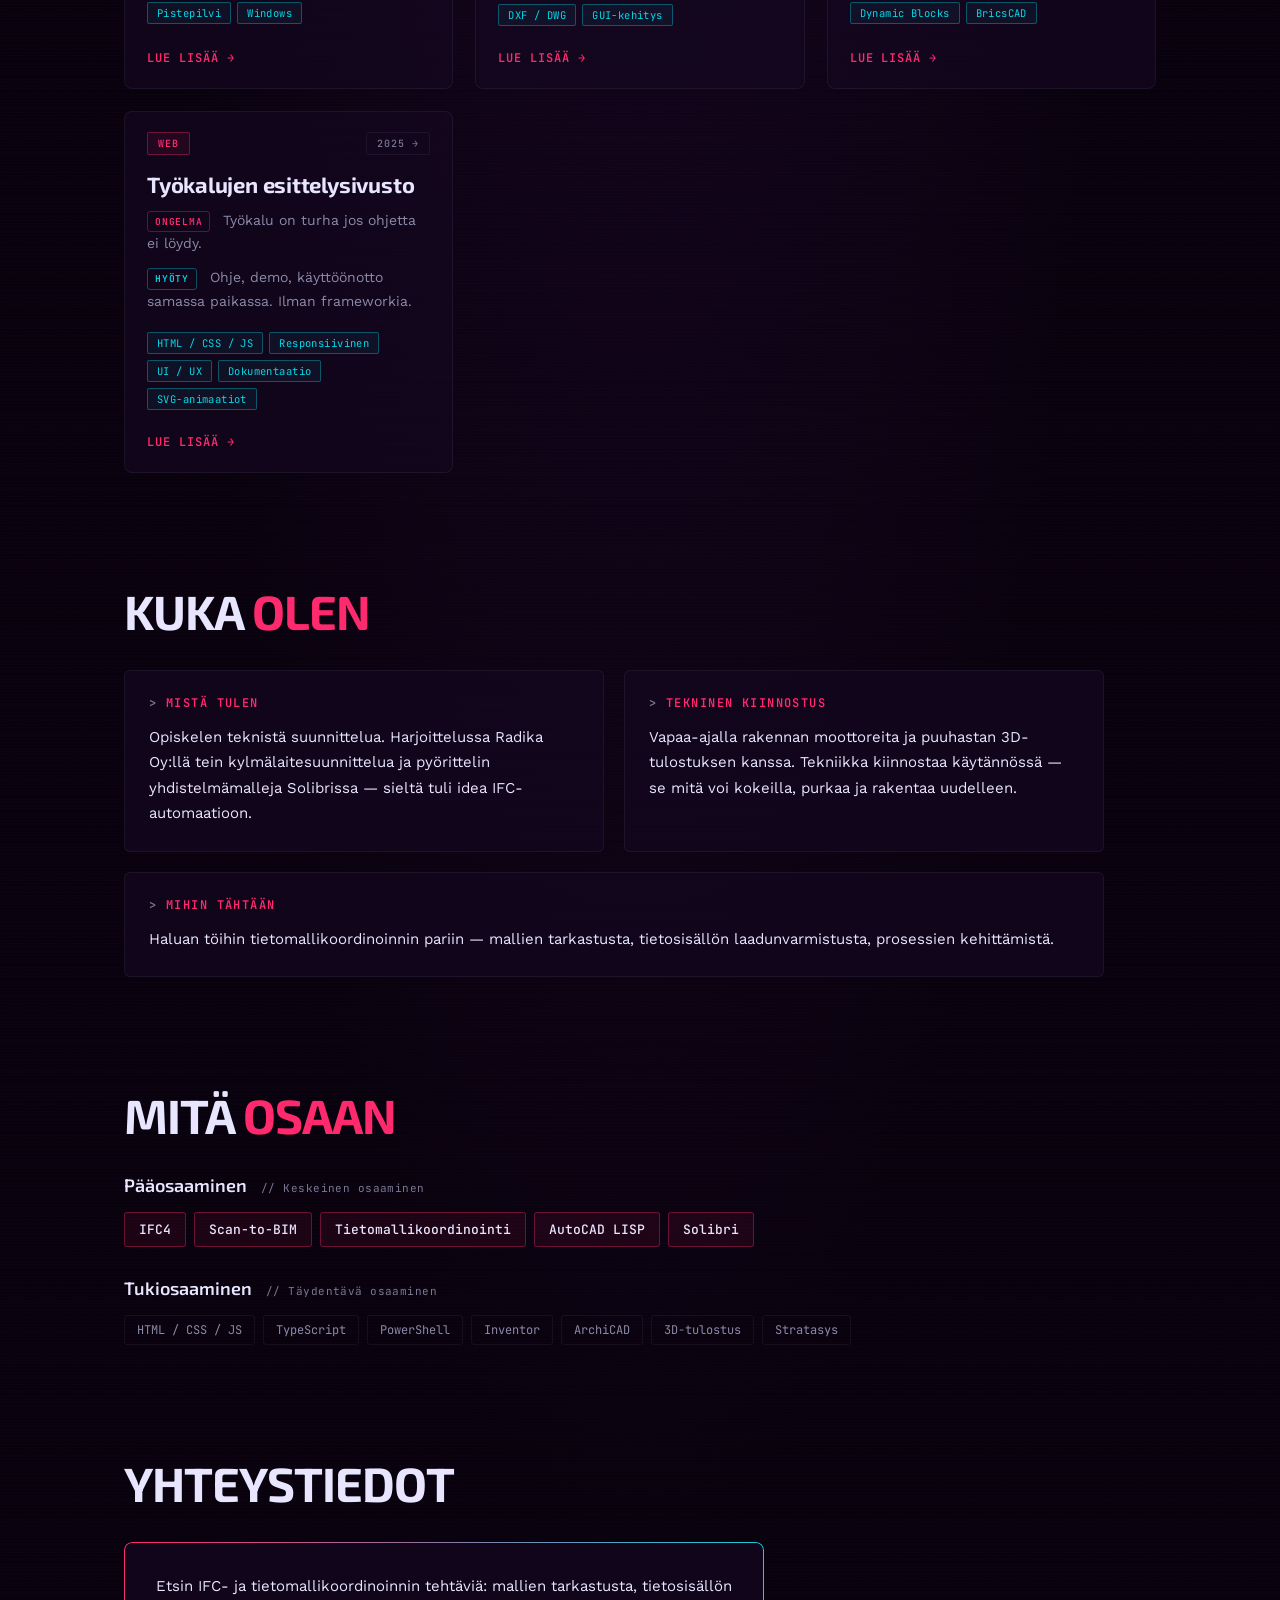
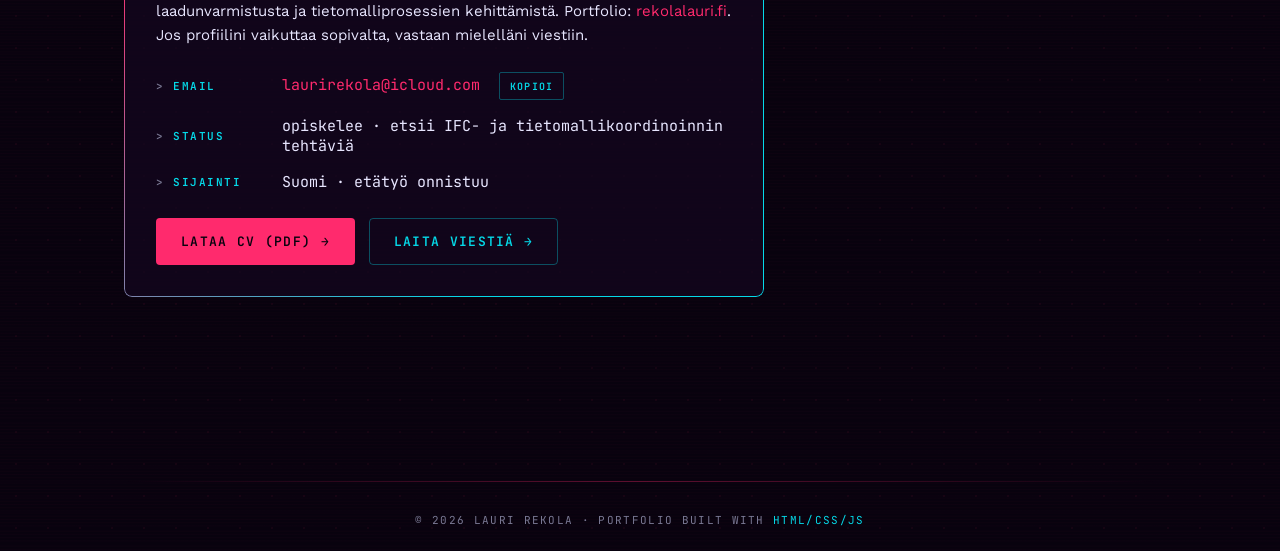
==== commit 6f99e3bf: "Vahvuudet-osio: vaihdä mannempi teksti suoremmaksi Co-Authored-By: Claude Sonnet 4.6 <noreply@anthro" ====
--- a/index.html
+++ b/index.html
@@ -130,21 +130,20 @@
        VAHVUUDET — mitä tuon työnantajalle
        ============================================================ -->
   <section class="section" id="vahvuudet">
-    <h2>Mitä tuon <span class="accent">mukanani</span></h2>
+    <h2>Miksi <span class="accent">minä</span></h2>
     <div class="value-grid">
       <div class="value-card reveal">
         <span class="value-num">&gt;</span>
-        <h3>Tiedän mitä Solibrissa pitäisi näkyä</h3>
+        <h3>Tiedän mitä koordinaattori näkee Solibrissa</h3>
         <p>
           Olen tarkistanut malleja Solibrissa ja sovitin pistepilveä
           inventointimalliin Cintoossa. Tiedän millaiseen IFC-tiedostoon
-          koordinaattori törmää — se auttaa rakentamaan automaatiota
-          joka oikeasti sopii prosessiin.
+          koordinaattori törmää, ja se näkyy siinä miten rakennan automaatiota.
         </p>
       </div>
       <div class="value-card reveal">
         <span class="value-num">&gt;</span>
-        <h3>Toistuvat käsityövaiheet häiritsevät — siksi automatisoin ne</h3>
+        <h3>Toistuvat käsityövaiheet ärsyttävät</h3>
         <p>
           Pistepilven prosessointi, CAD-tasojen mappaus IFC:ksi,
           LISP-komennot piirtotyöhön — kaikki syntyneet tilanteesta
@@ -153,9 +152,9 @@
       </div>
       <div class="value-card reveal">
         <span class="value-num">&gt;</span>
-        <h3>Rakennan kokonaan, en puoliksi</h3>
-        <p>
-          AutoCAD LISP, IFC ja web olen oppinut rakentamalla, ei kursseilla.
+        <h3>Opin tekemällä</h3>
+        <p>
+          AutoCAD LISP, IFC ja web olen oppinut rakentamalla, en kursseilla.
           Käyttöliittymä, asennus, dokumentaatio tulevat mukana itsestään.
         </p>
       </div>
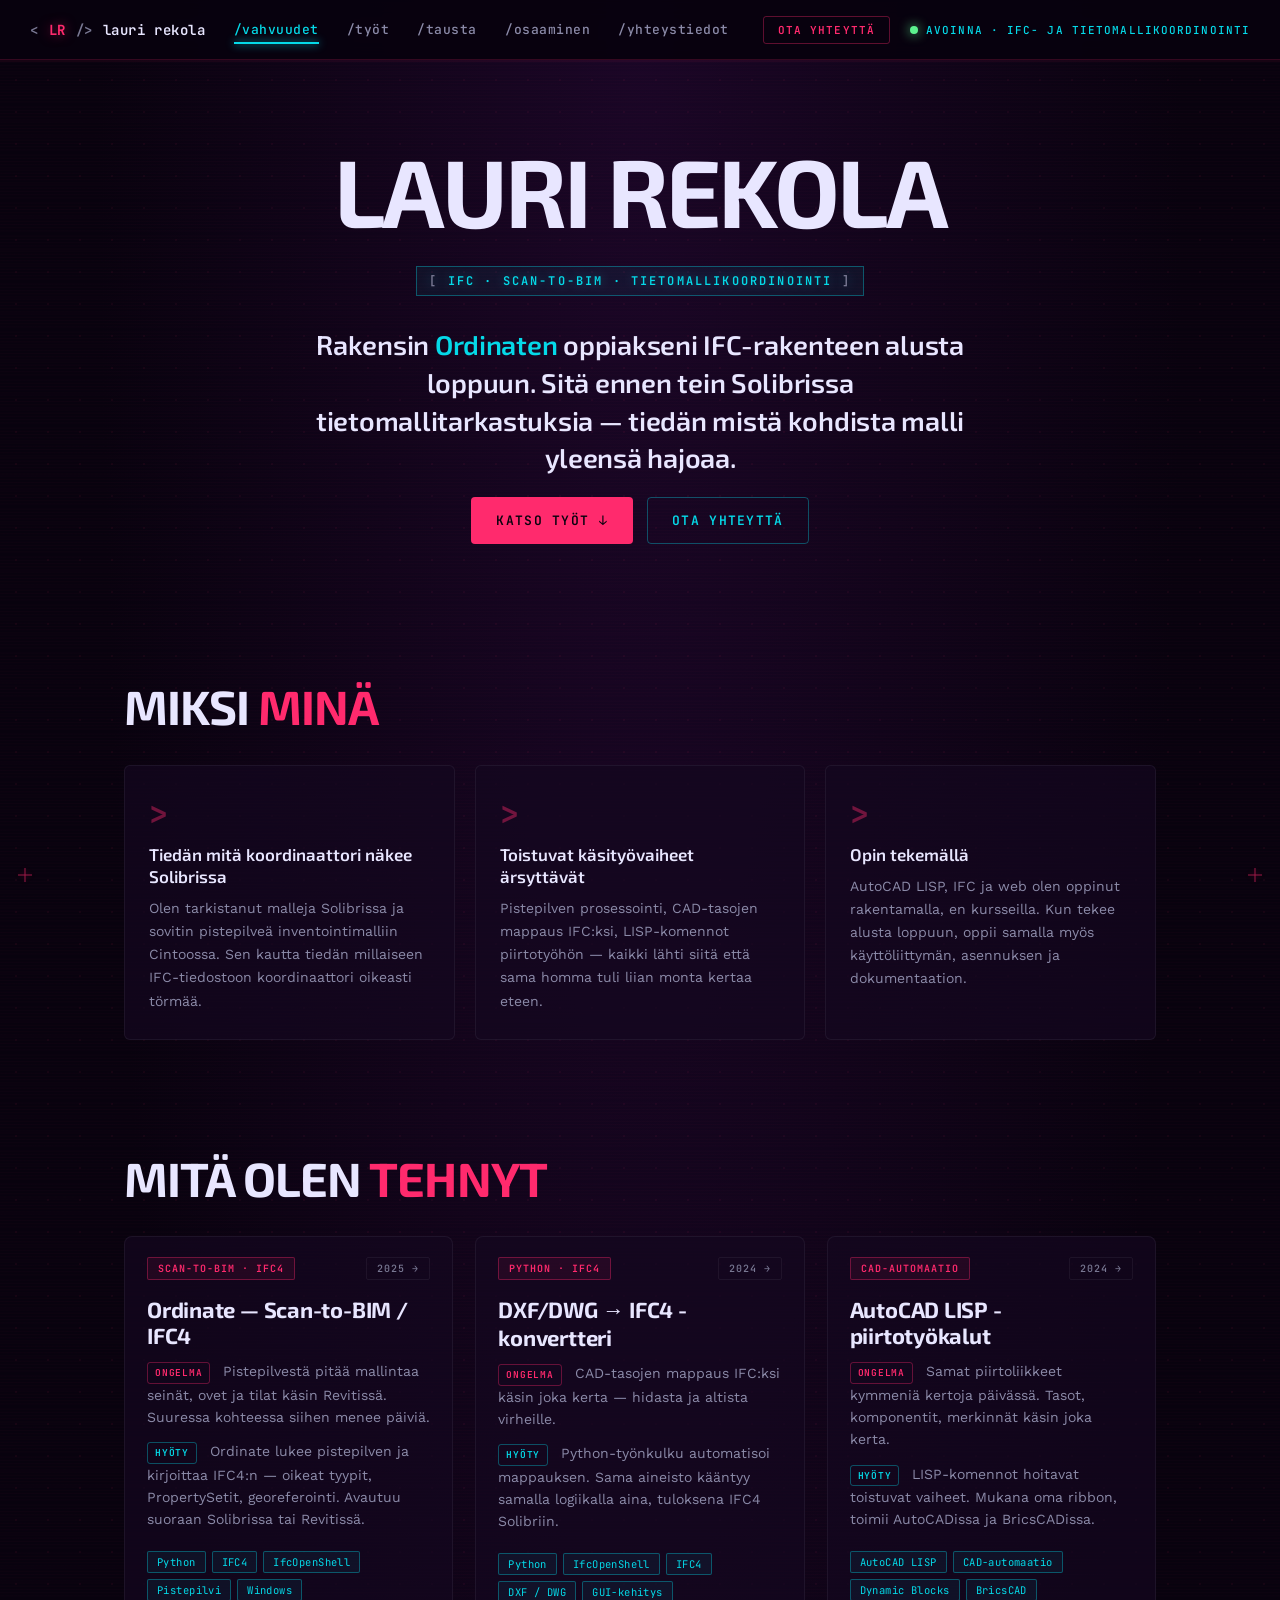
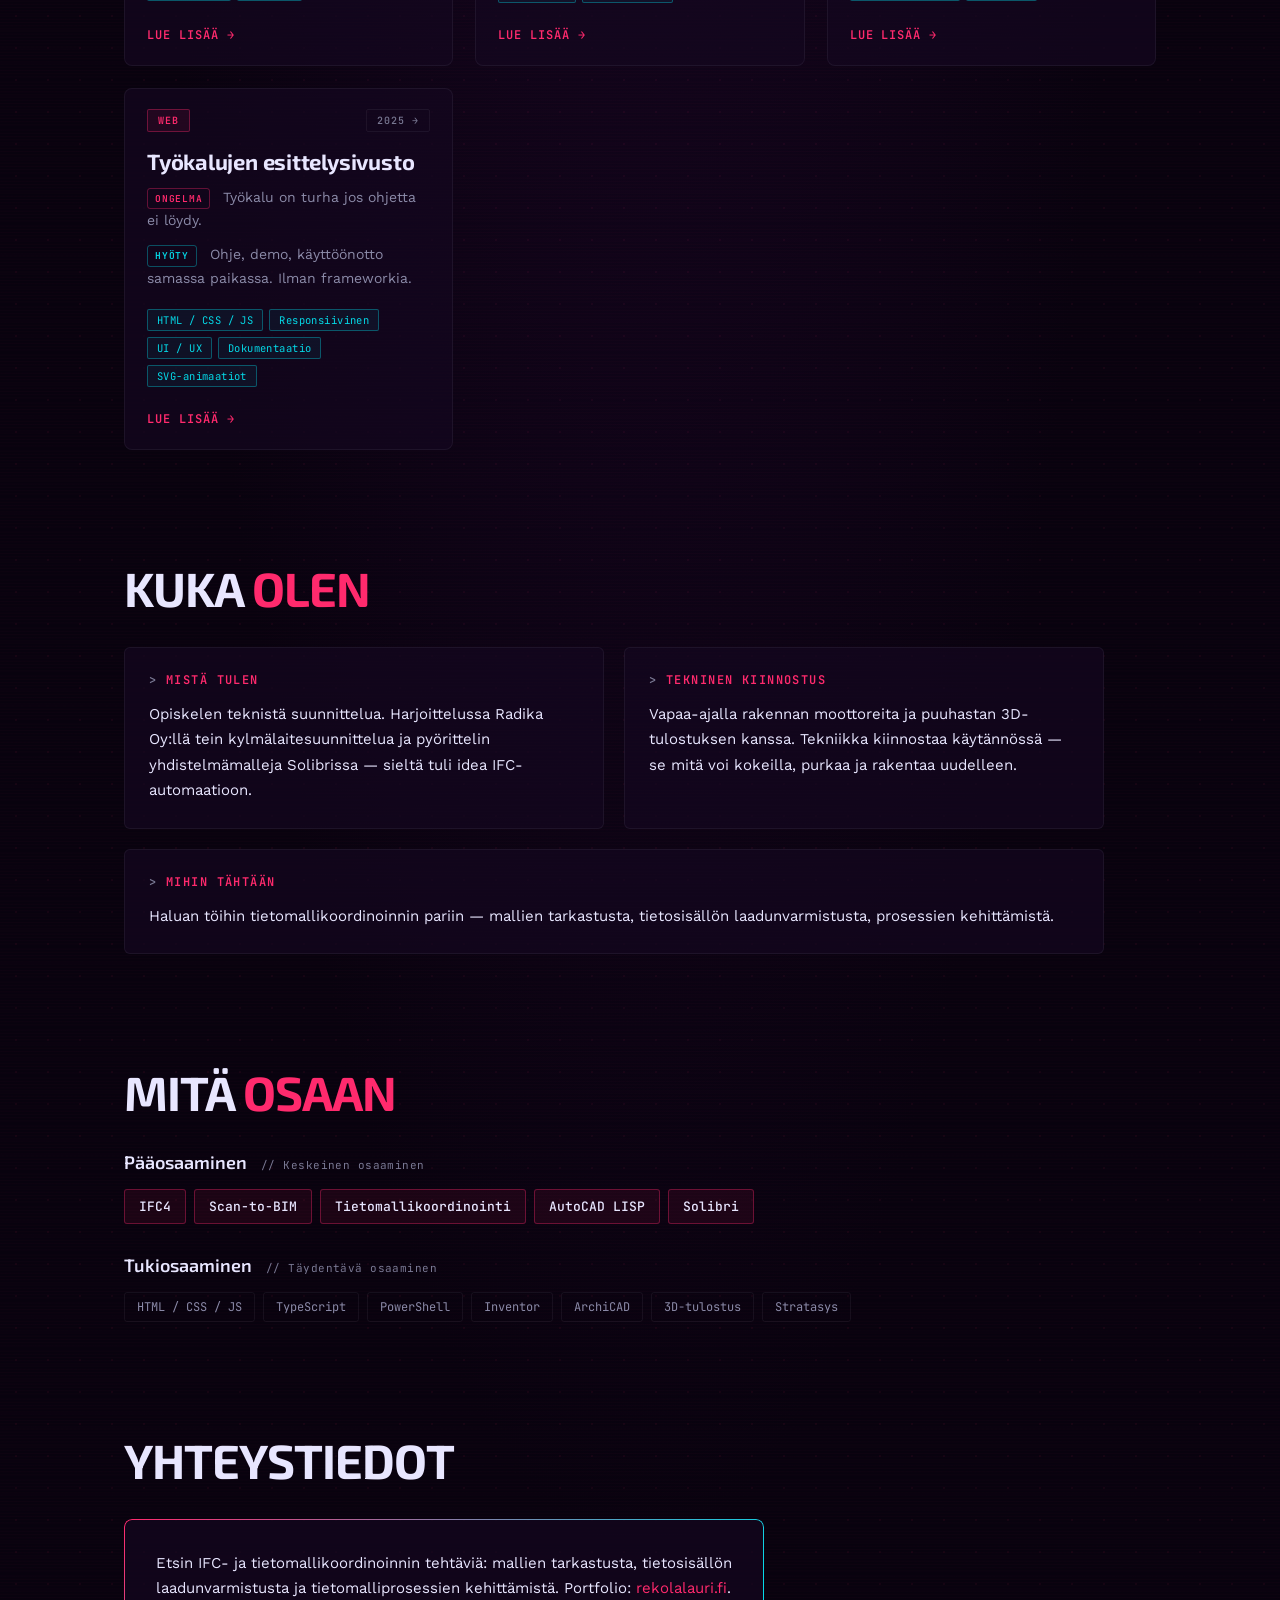
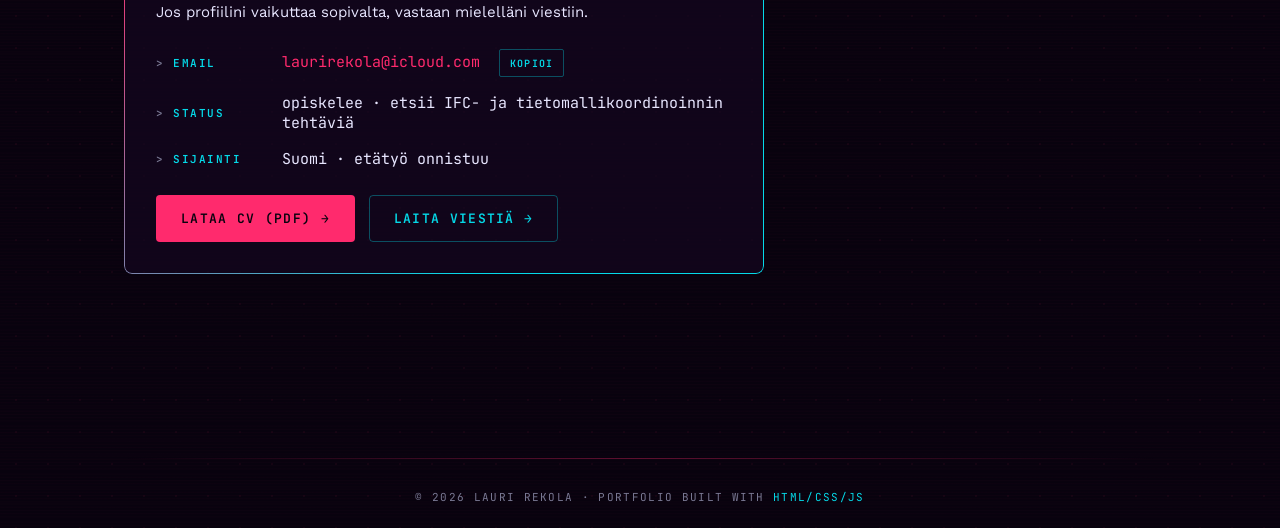
==== commit 19daa173: "Korttien teksti suoremmaksi, myyntifraasit pois Co-Authored-By: Claude Sonnet 4.6 <noreply@anthropic" ====
--- a/index.html
+++ b/index.html
@@ -137,8 +137,8 @@
         <h3>Tiedän mitä koordinaattori näkee Solibrissa</h3>
         <p>
           Olen tarkistanut malleja Solibrissa ja sovitin pistepilveä
-          inventointimalliin Cintoossa. Tiedän millaiseen IFC-tiedostoon
-          koordinaattori törmää, ja se näkyy siinä miten rakennan automaatiota.
+          inventointimalliin Cintoossa. Sen kautta tiedän millaiseen
+          IFC-tiedostoon koordinaattori oikeasti törmää.
         </p>
       </div>
       <div class="value-card reveal">
@@ -146,8 +146,8 @@
         <h3>Toistuvat käsityövaiheet ärsyttävät</h3>
         <p>
           Pistepilven prosessointi, CAD-tasojen mappaus IFC:ksi,
-          LISP-komennot piirtotyöhön — kaikki syntyneet tilanteesta
-          jossa sama käsityö toistui liian monta kertaa.
+          LISP-komennot piirtotyöhön — kaikki lähti siitä että
+          sama homma tuli liian monta kertaa eteen.
         </p>
       </div>
       <div class="value-card reveal">
@@ -155,7 +155,8 @@
         <h3>Opin tekemällä</h3>
         <p>
           AutoCAD LISP, IFC ja web olen oppinut rakentamalla, en kursseilla.
-          Käyttöliittymä, asennus, dokumentaatio tulevat mukana itsestään.
+          Kun tekee alusta loppuun, oppii samalla myös käyttöliittymän,
+          asennuksen ja dokumentaation.
         </p>
       </div>
     </div>
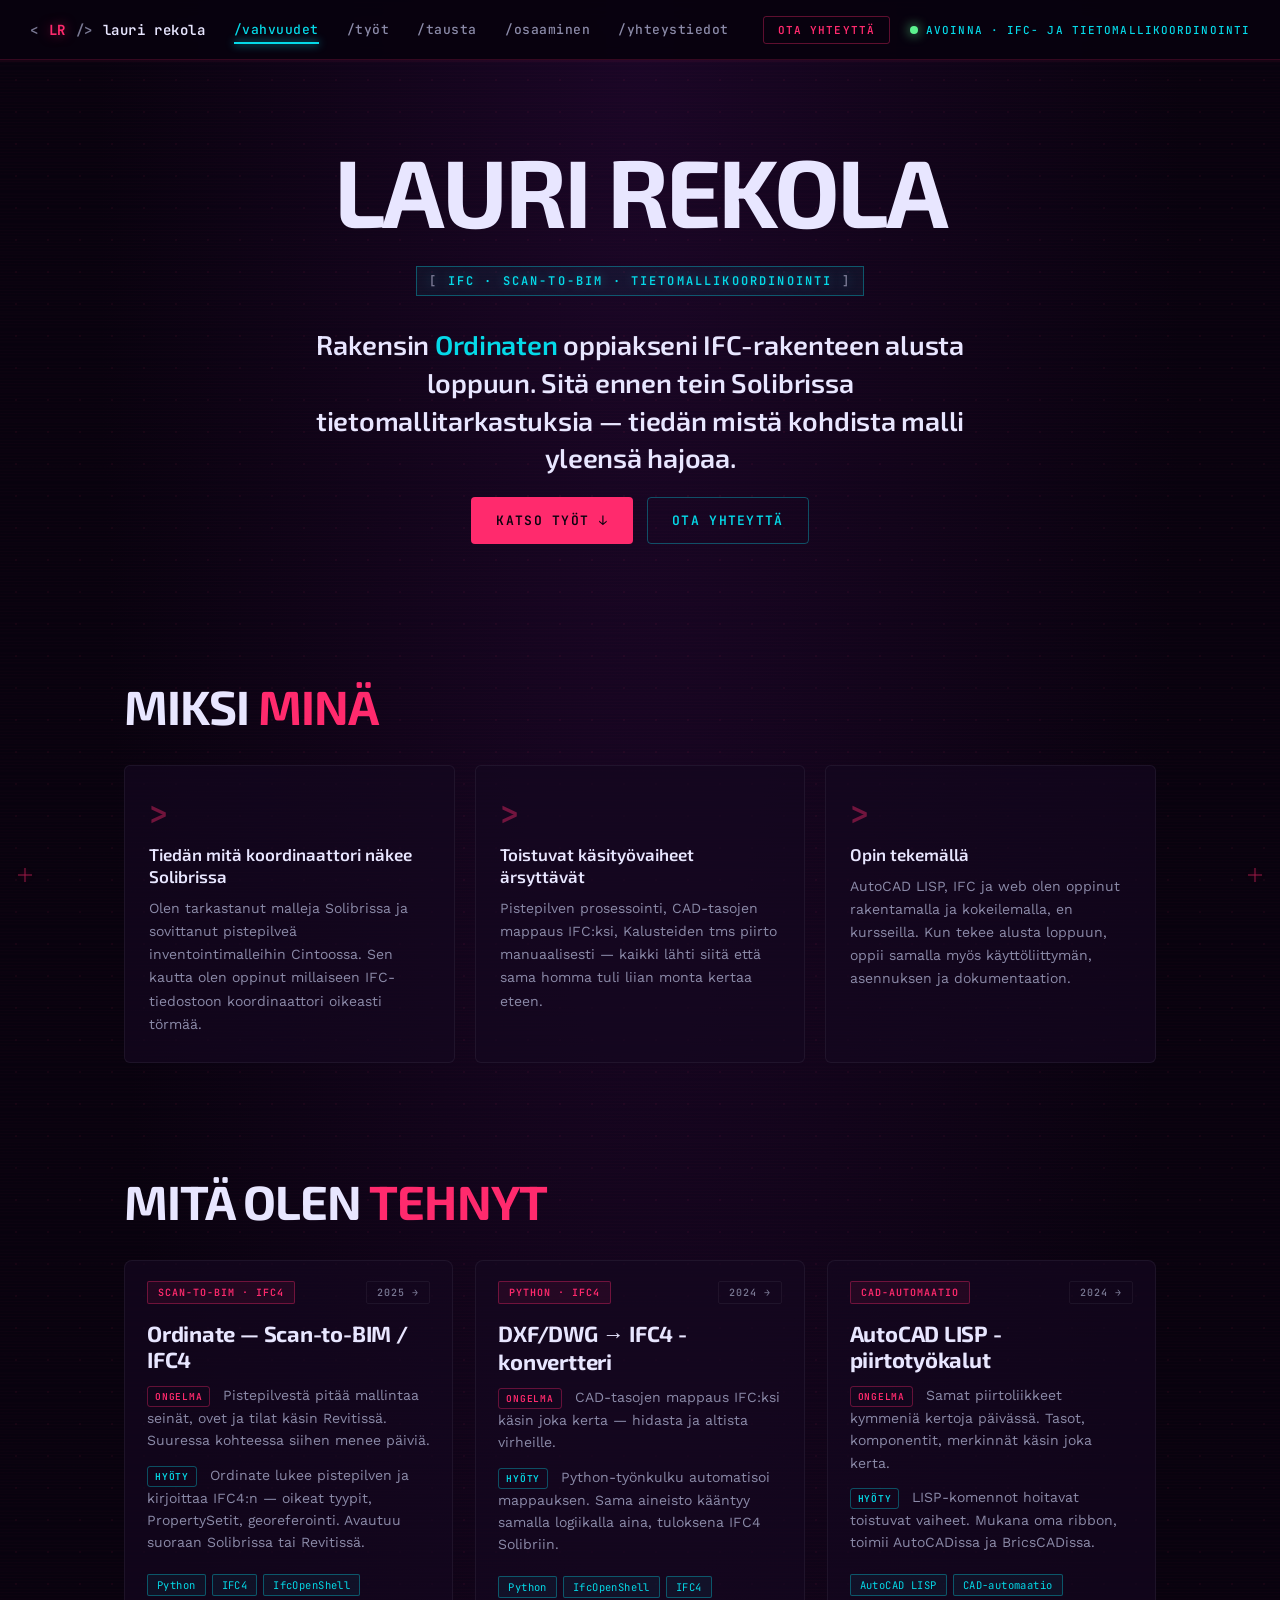
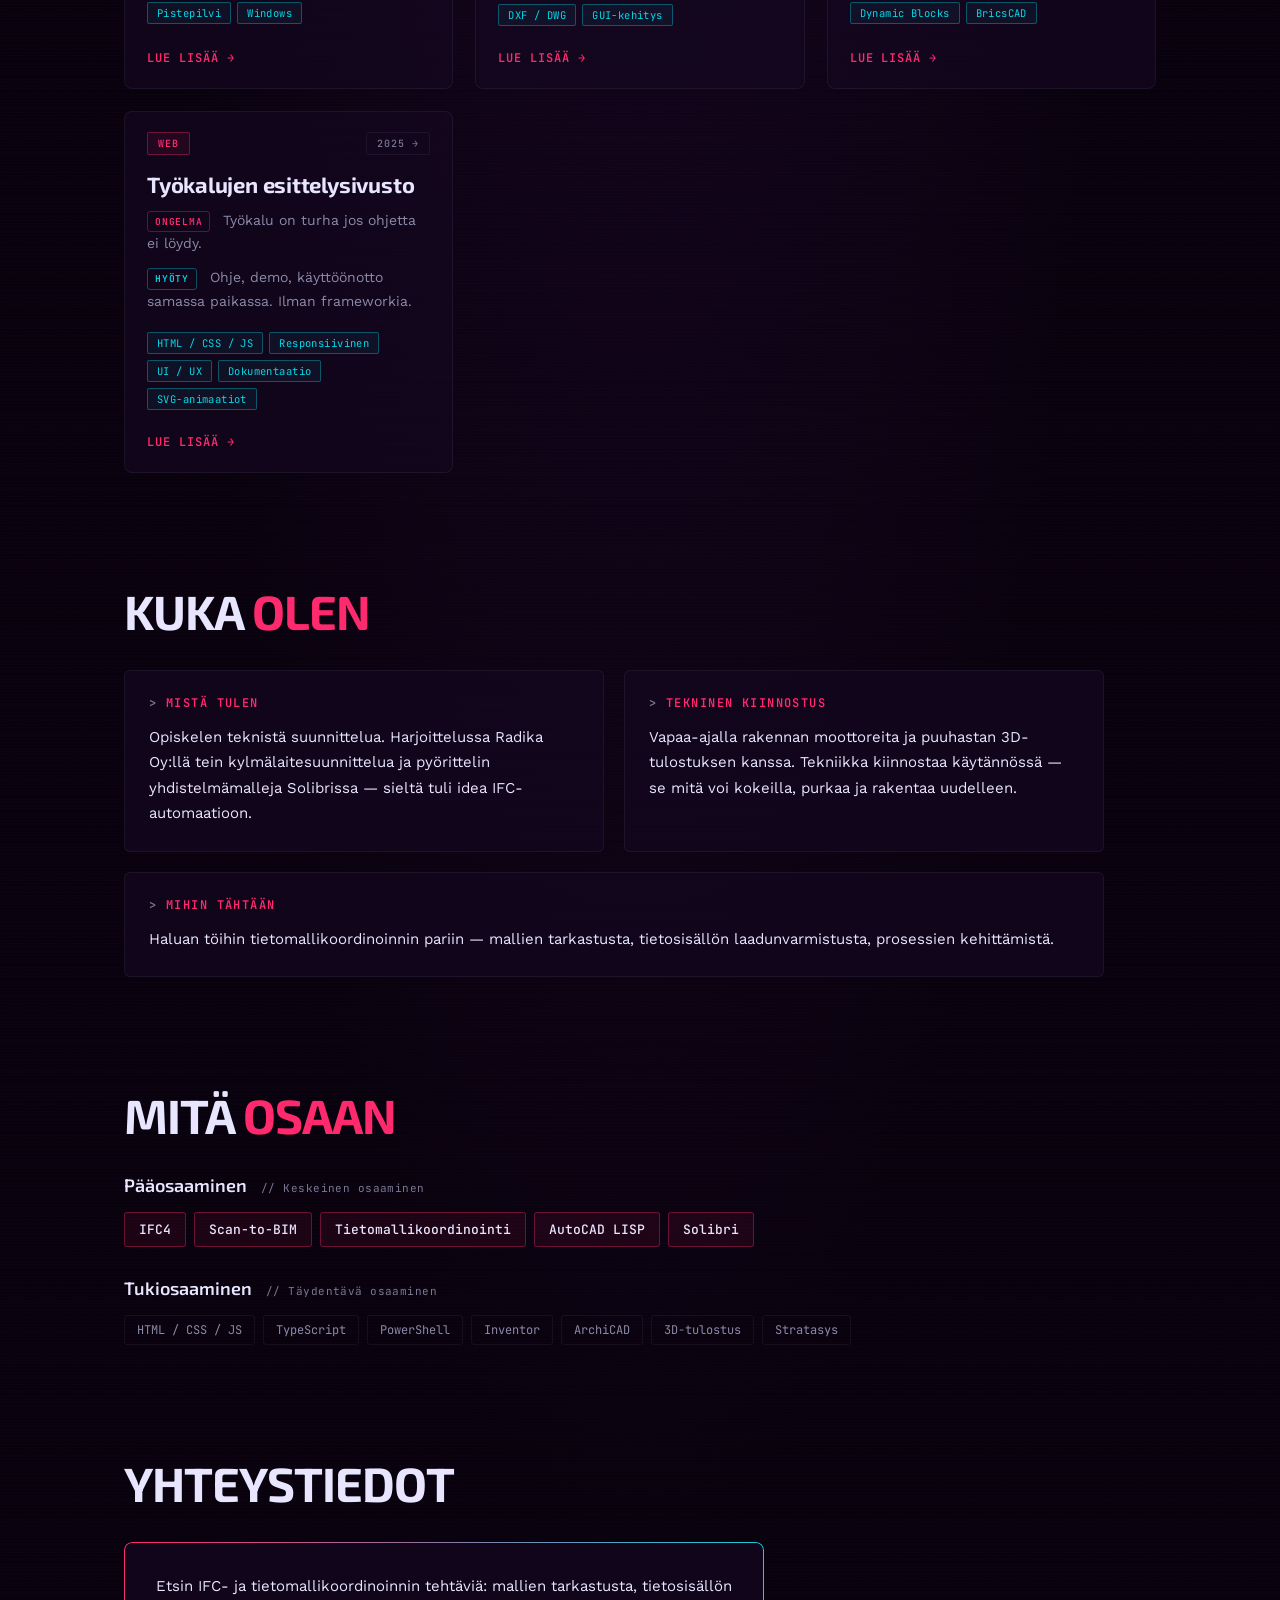
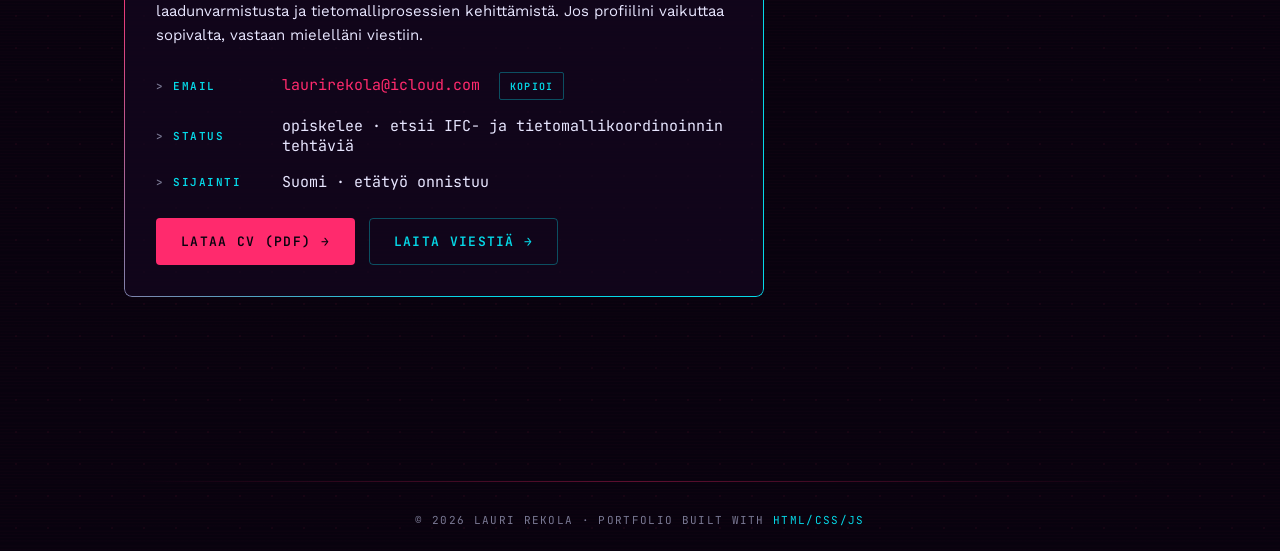
==== commit 42a48f56: "Update index.html" ====
--- a/index.html
+++ b/index.html
@@ -136,8 +136,8 @@
         <span class="value-num">&gt;</span>
         <h3>Tiedän mitä koordinaattori näkee Solibrissa</h3>
         <p>
-          Olen tarkistanut malleja Solibrissa ja sovitin pistepilveä
-          inventointimalliin Cintoossa. Sen kautta tiedän millaiseen
+          Olen tarkastanut malleja Solibrissa ja sovittanut pistepilveä
+          inventointimalleihin Cintoossa. Sen kautta olen oppinut millaiseen
           IFC-tiedostoon koordinaattori oikeasti törmää.
         </p>
       </div>
@@ -146,7 +146,7 @@
         <h3>Toistuvat käsityövaiheet ärsyttävät</h3>
         <p>
           Pistepilven prosessointi, CAD-tasojen mappaus IFC:ksi,
-          LISP-komennot piirtotyöhön — kaikki lähti siitä että
+          Kalusteiden tms piirto manuaalisesti — kaikki lähti siitä että
           sama homma tuli liian monta kertaa eteen.
         </p>
       </div>
@@ -154,7 +154,7 @@
         <span class="value-num">&gt;</span>
         <h3>Opin tekemällä</h3>
         <p>
-          AutoCAD LISP, IFC ja web olen oppinut rakentamalla, en kursseilla.
+          AutoCAD LISP, IFC ja web olen oppinut rakentamalla ja kokeilemalla, en kursseilla.
           Kun tekee alusta loppuun, oppii samalla myös käyttöliittymän,
           asennuksen ja dokumentaation.
         </p>
@@ -341,7 +341,6 @@
       <p class="contact-intro">
         Etsin IFC- ja tietomallikoordinoinnin tehtäviä: mallien tarkastusta,
         tietosisällön laadunvarmistusta ja tietomalliprosessien kehittämistä.
-        Portfolio: <a href="https://rekolalauri.fi">rekolalauri.fi</a>.
         Jos profiilini vaikuttaa sopivalta, vastaan mielelläni viestiin.
       </p>
       <ul class="contact-list">
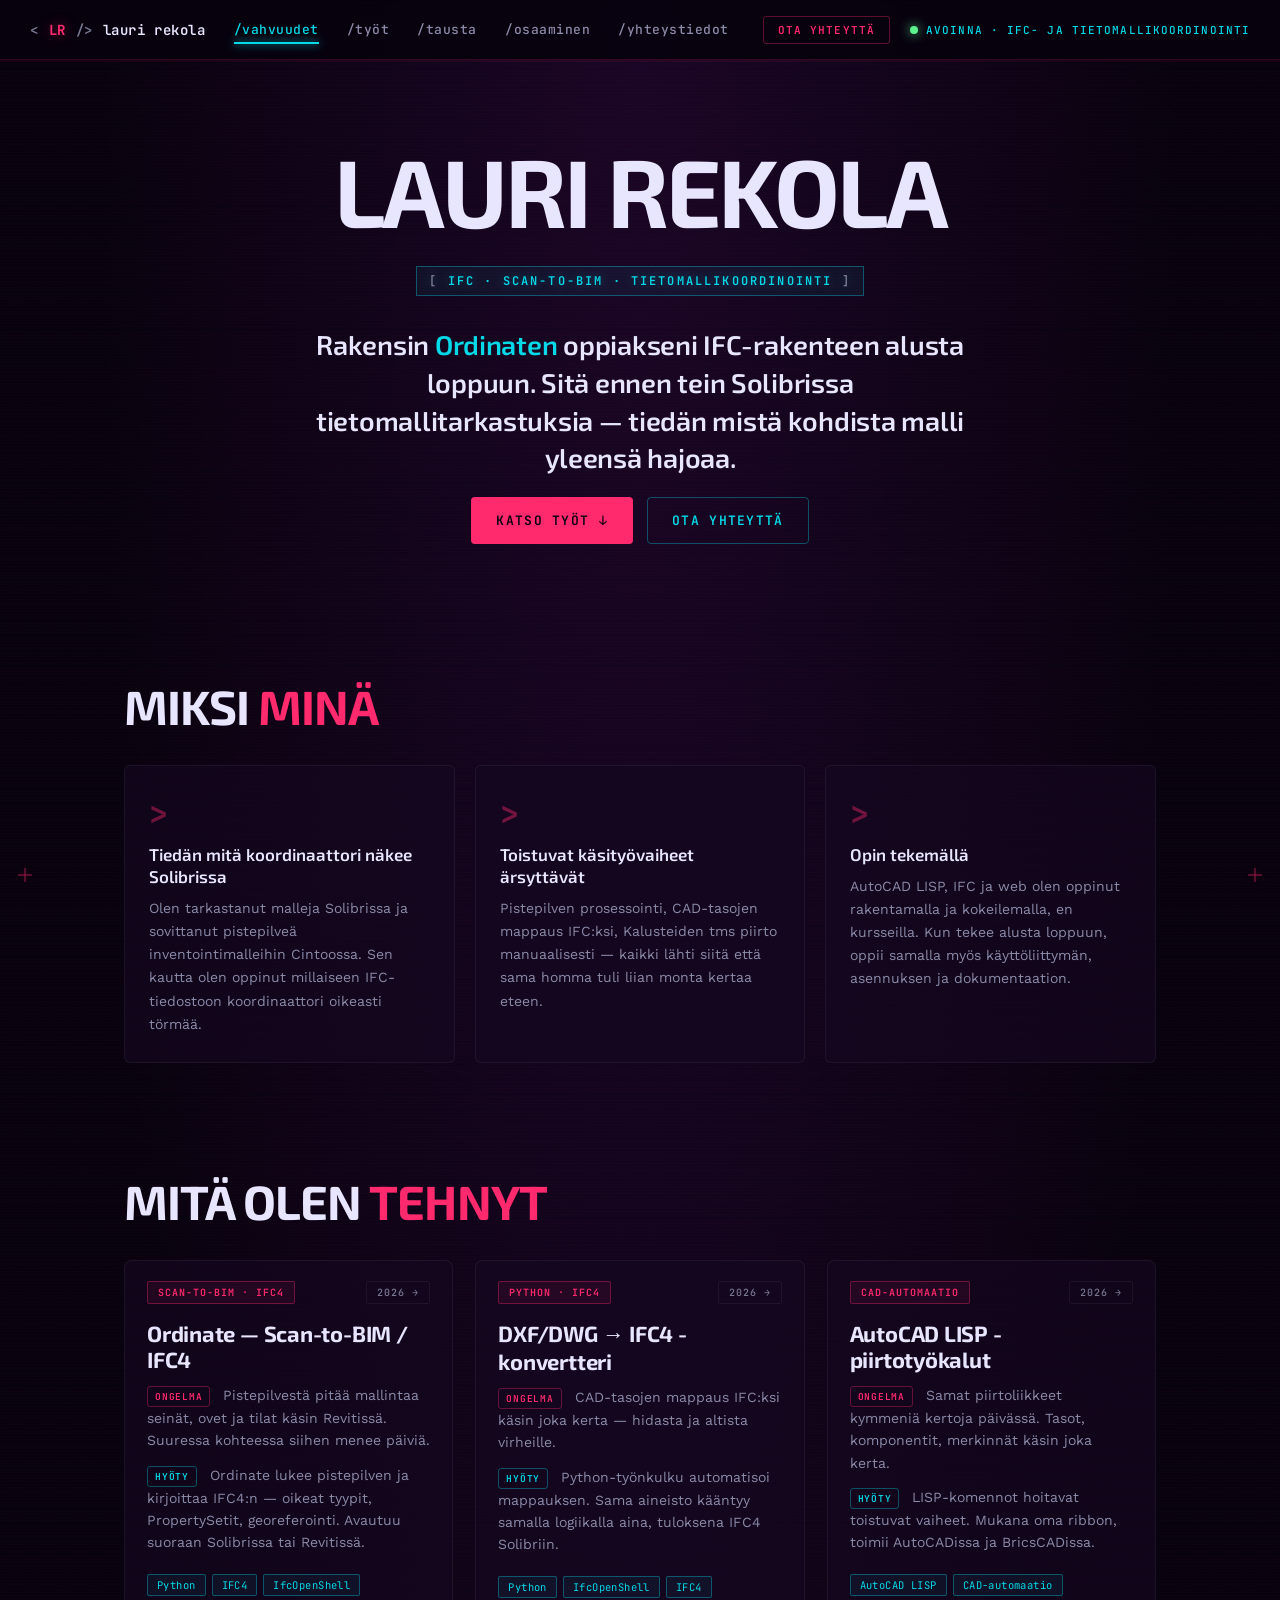
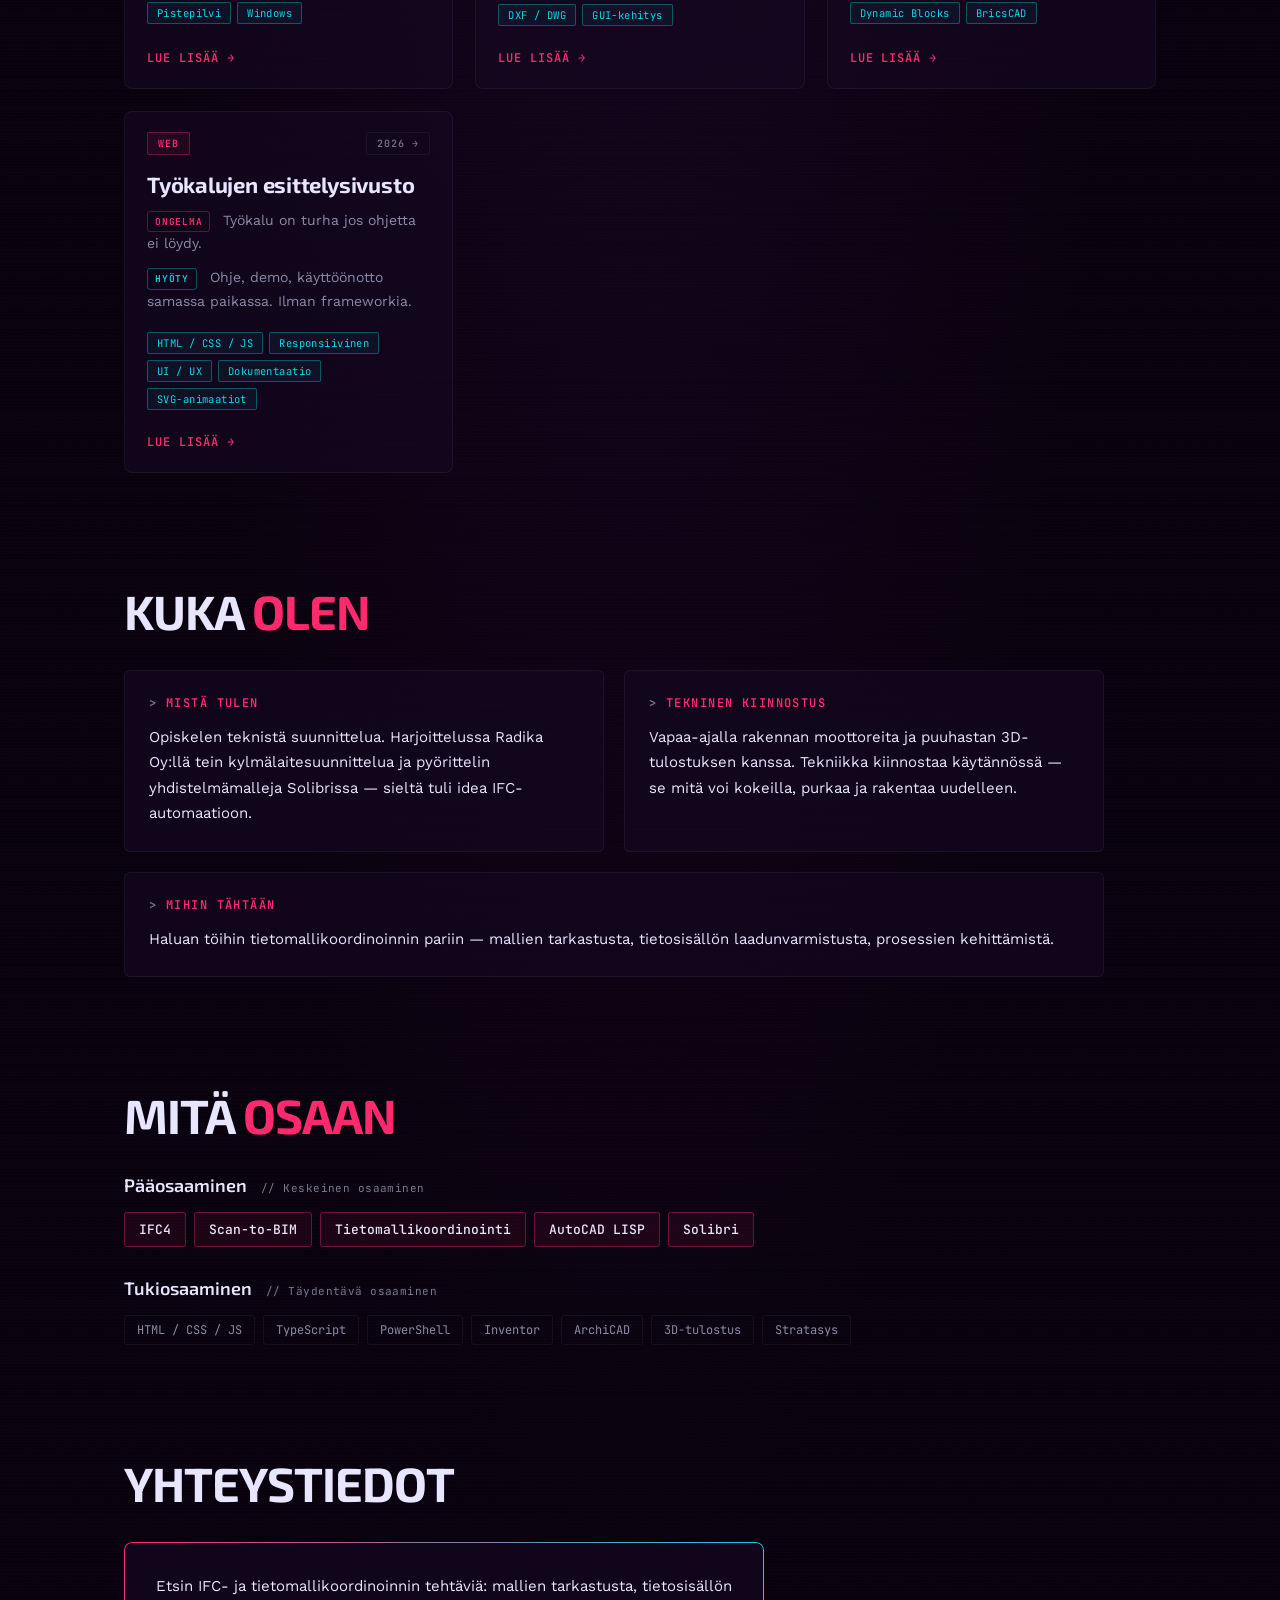
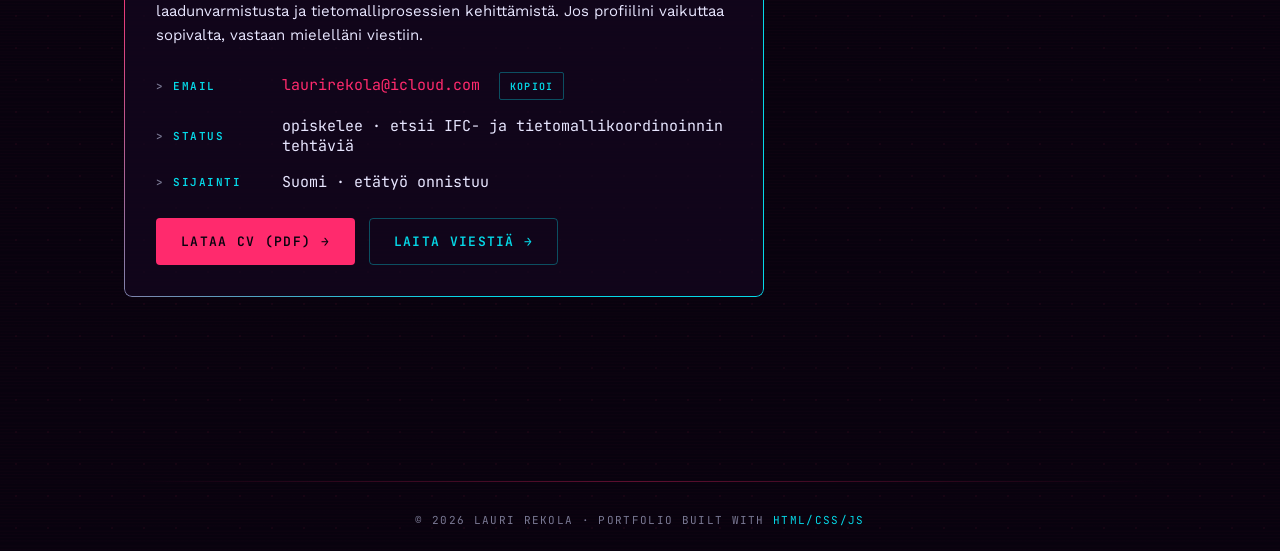
==== commit 8a4c4b43: "Update index.html" ====
--- a/index.html
+++ b/index.html
@@ -174,7 +174,7 @@
         <div class="project-body">
           <div class="project-meta">
             <span class="status-badge">SCAN-TO-BIM · IFC4</span>
-            <span class="year-badge">2025 →</span>
+            <span class="year-badge">2026 →</span>
           </div>
           <h3>Ordinate — Scan-to-BIM / IFC4</h3>
           <p class="case-line"><span class="case-tag">Ongelma</span> Pistepilvestä pitää mallintaa seinät, ovet ja tilat käsin Revitissä. Suuressa kohteessa siihen menee päiviä.</p>
@@ -197,7 +197,7 @@
         <div class="project-body">
           <div class="project-meta">
             <span class="status-badge">PYTHON · IFC4</span>
-            <span class="year-badge">2024 →</span>
+            <span class="year-badge">2026 →</span>
           </div>
           <h3>DXF/DWG → IFC4 -konvertteri</h3>
           <p class="case-line"><span class="case-tag">Ongelma</span> CAD-tasojen mappaus IFC:ksi käsin joka kerta — hidasta ja altista virheille.</p>
@@ -220,7 +220,7 @@
         <div class="project-body">
           <div class="project-meta">
             <span class="status-badge">CAD-AUTOMAATIO</span>
-            <span class="year-badge">2024 →</span>
+            <span class="year-badge">2026 →</span>
           </div>
           <h3>AutoCAD LISP -piirtotyökalut</h3>
           <p class="case-line"><span class="case-tag">Ongelma</span> Samat piirtoliikkeet kymmeniä kertoja päivässä. Tasot, komponentit, merkinnät käsin joka kerta.</p>
@@ -242,7 +242,7 @@
         <div class="project-body">
           <div class="project-meta">
             <span class="status-badge">WEB</span>
-            <span class="year-badge">2025 →</span>
+            <span class="year-badge">2026 →</span>
           </div>
           <h3>Työkalujen esittelysivusto</h3>
           <p class="case-line"><span class="case-tag">Ongelma</span> Työkalu on turha jos ohjetta ei löydy.</p>
